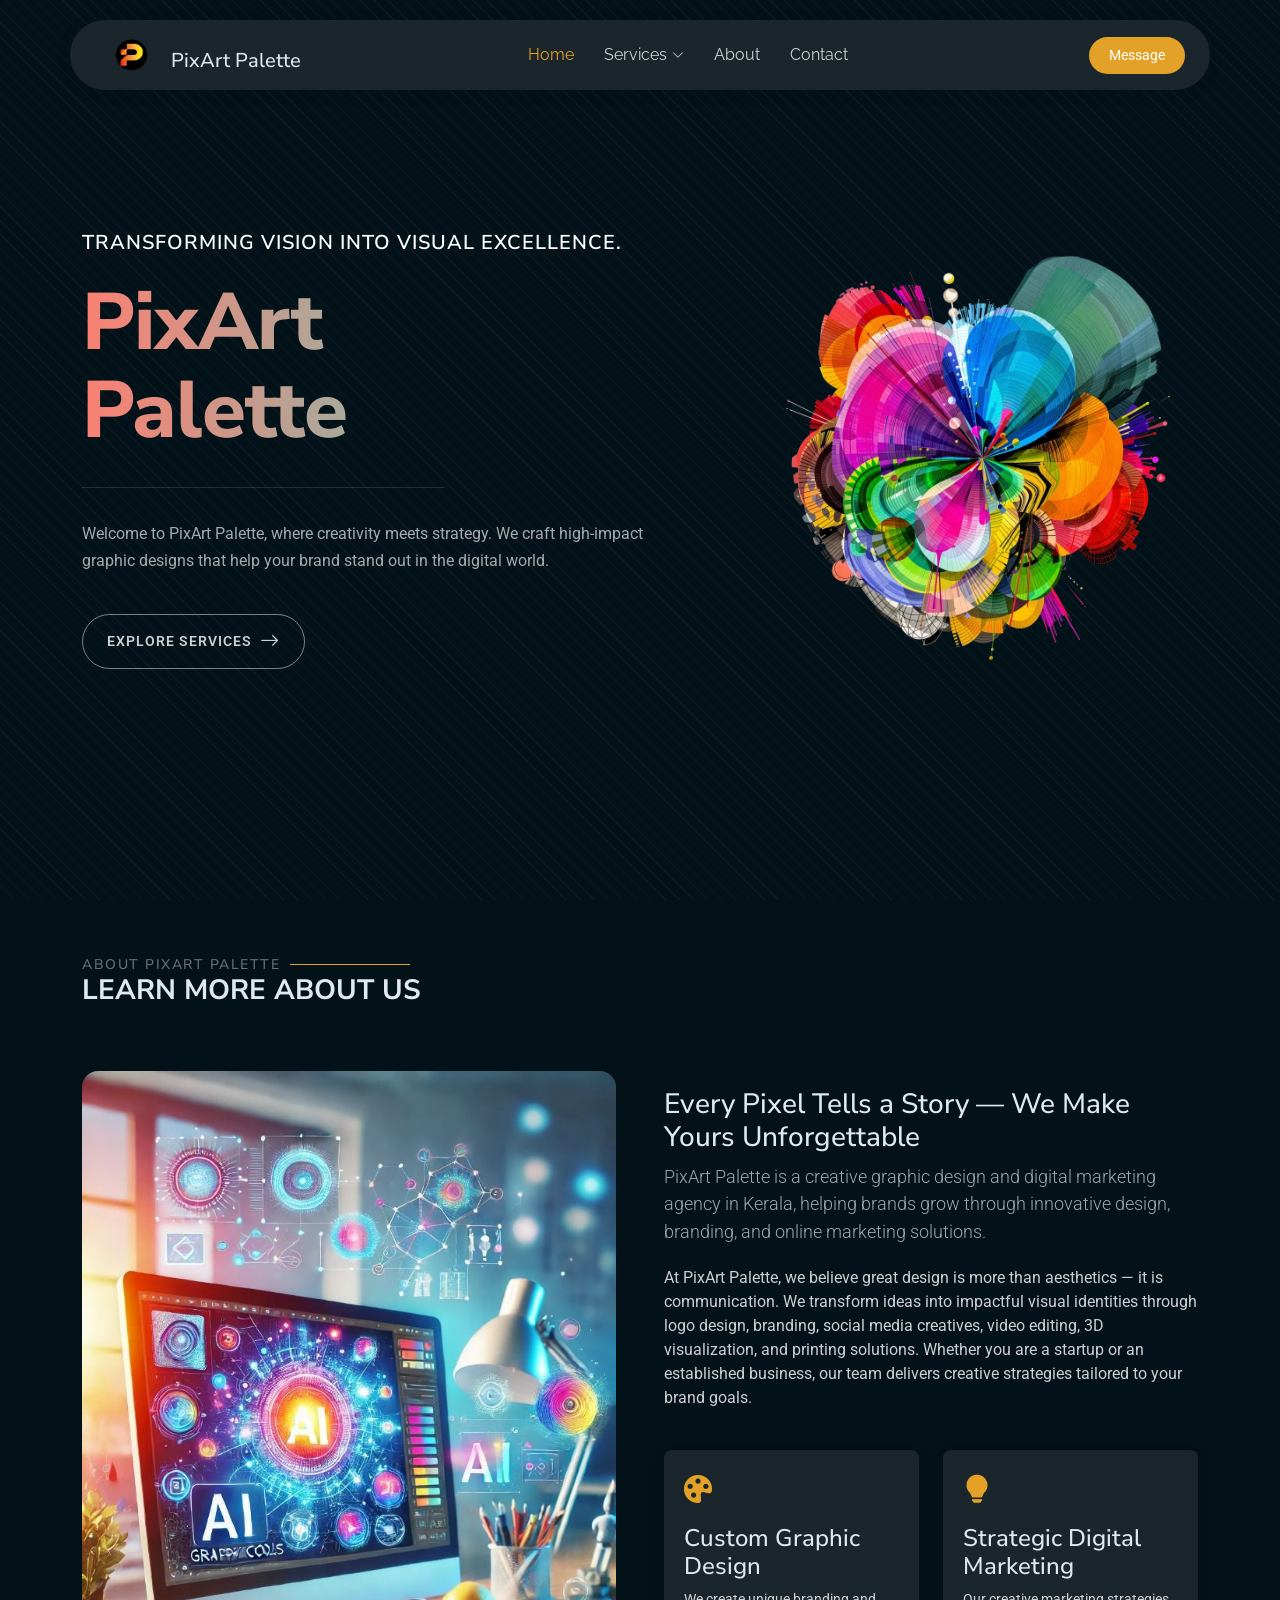
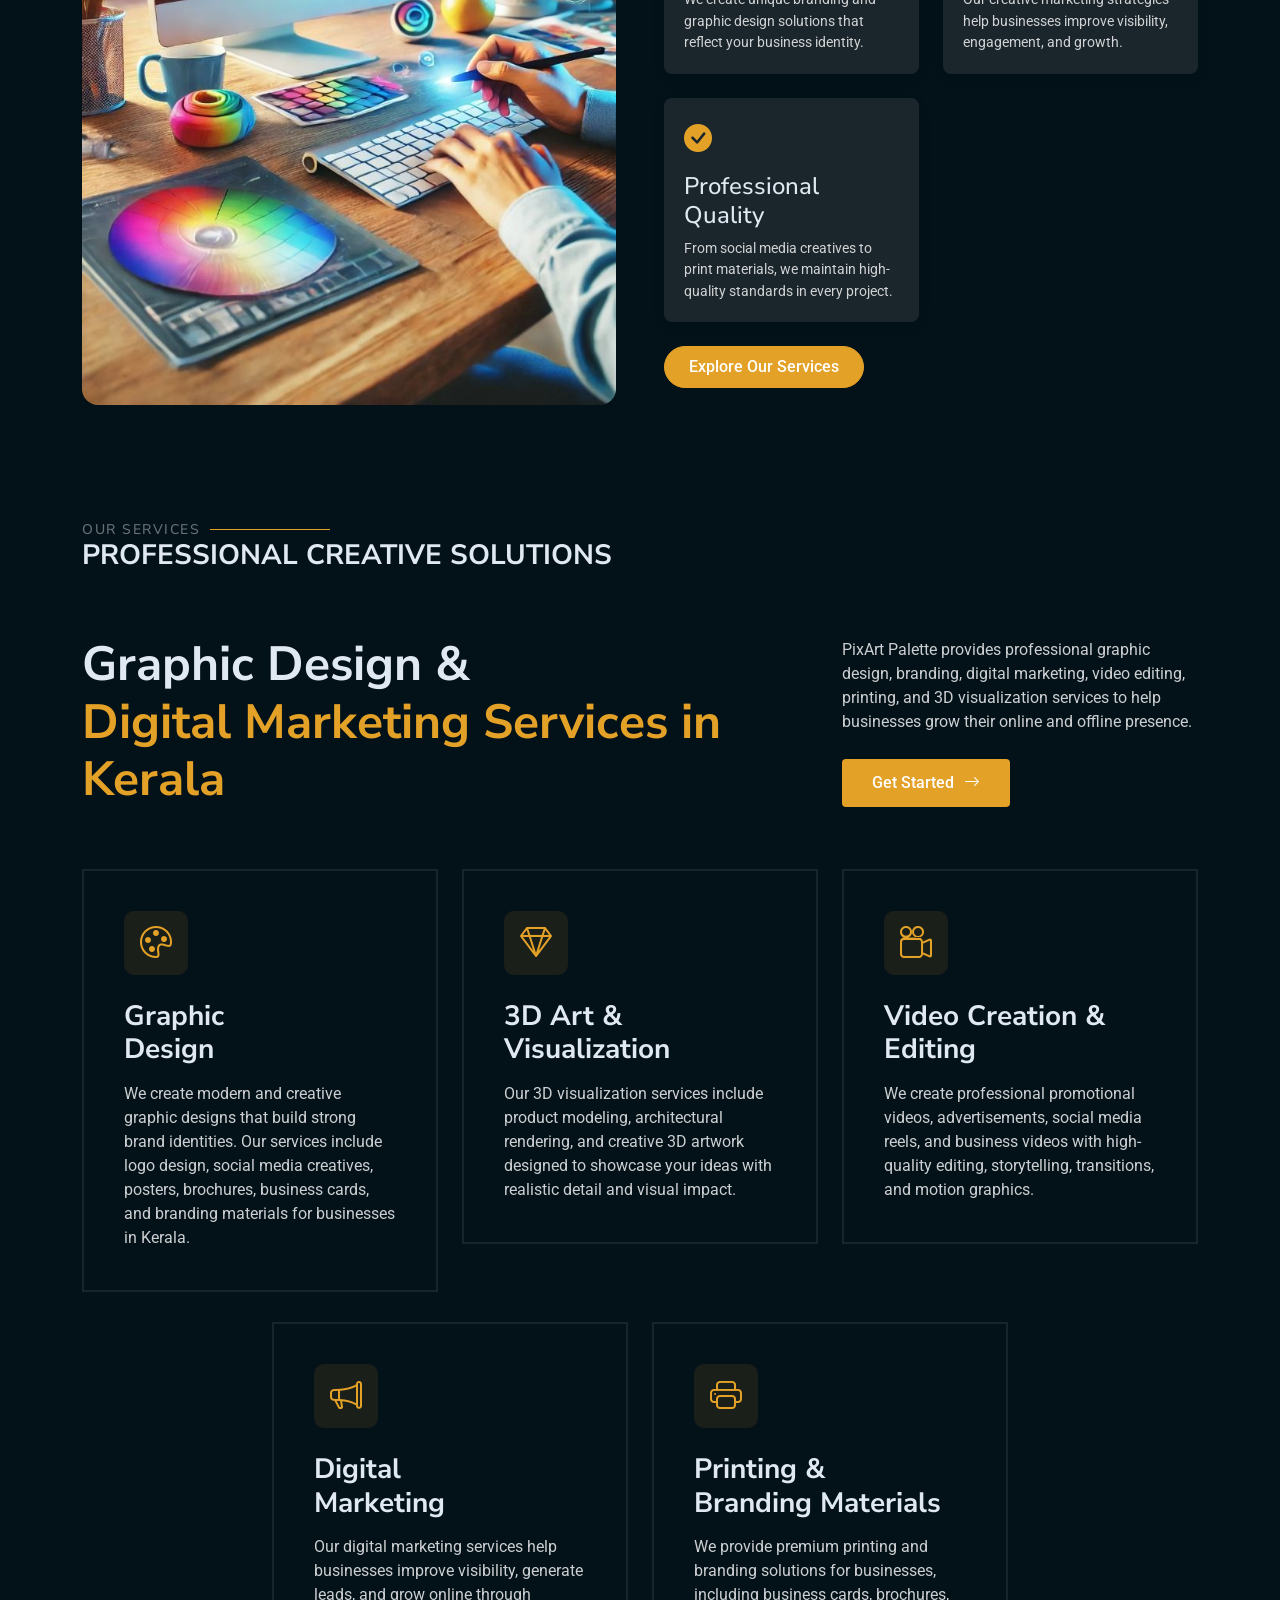
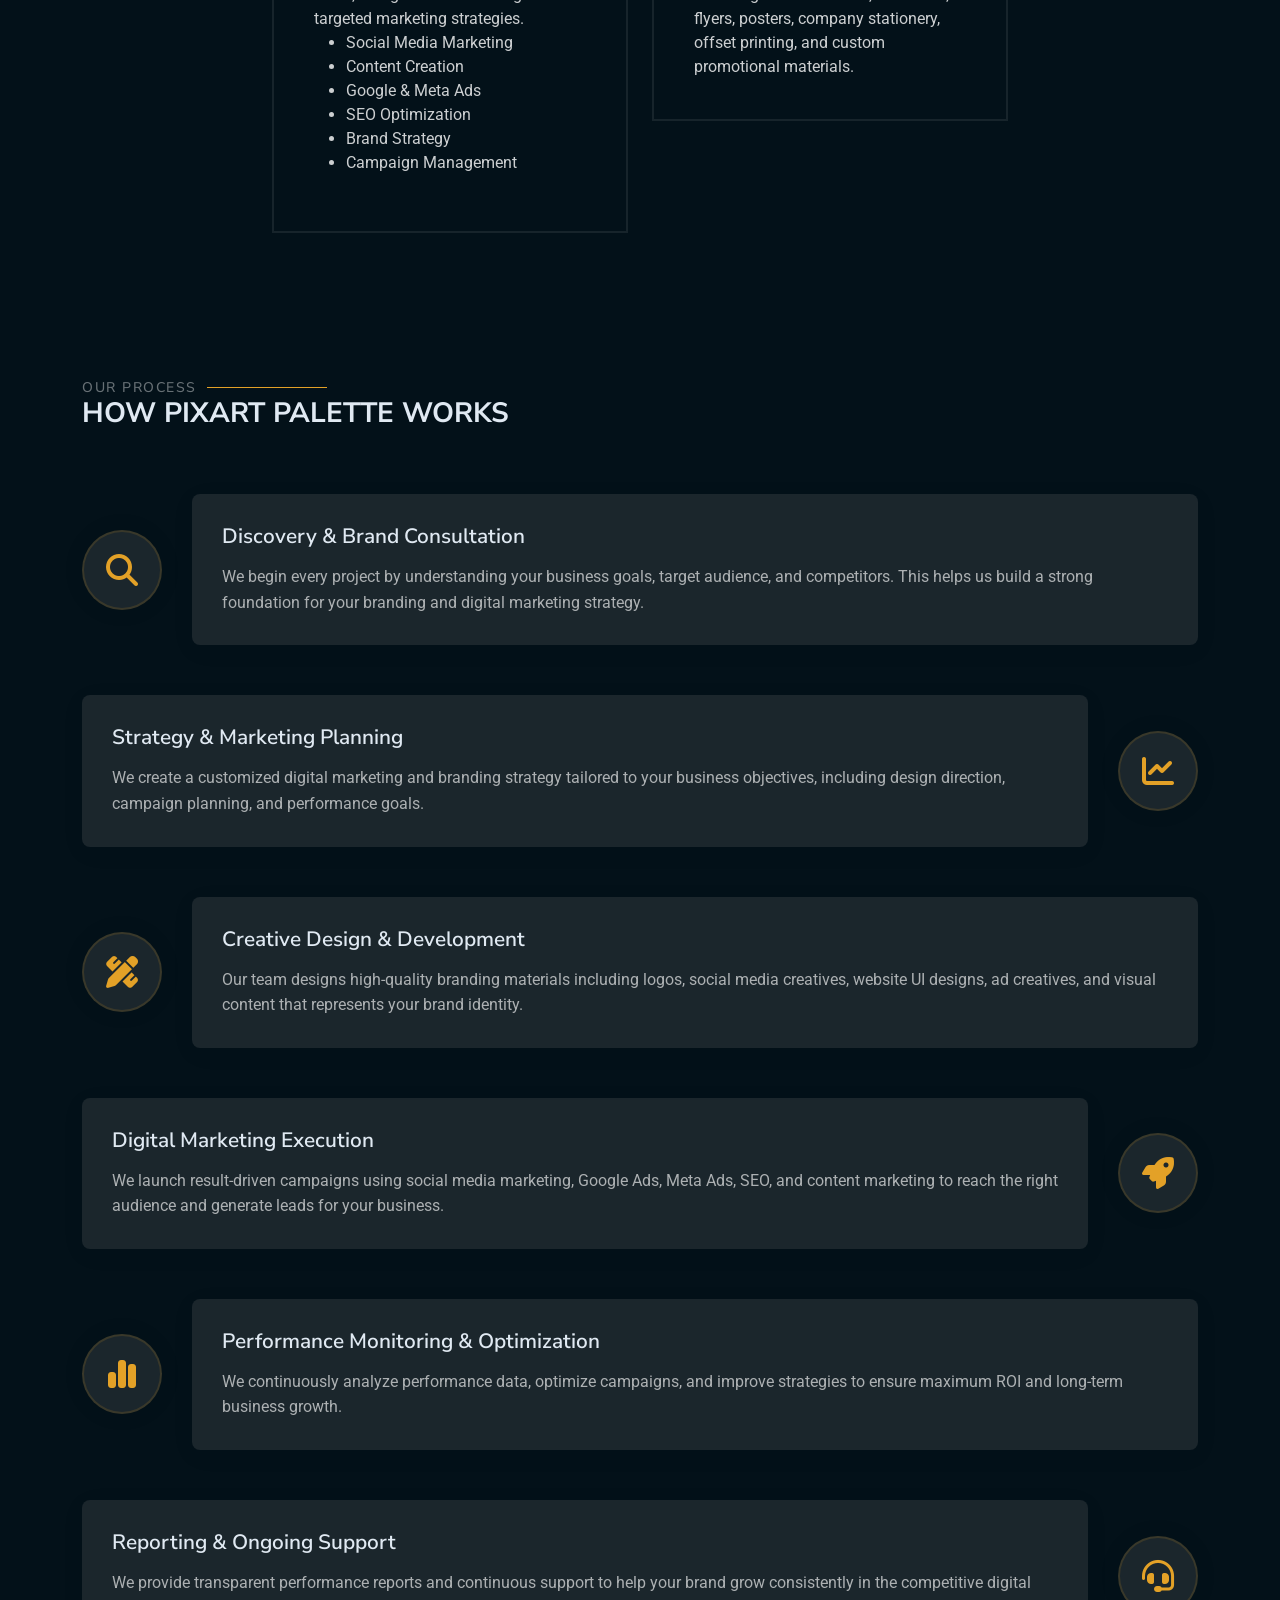
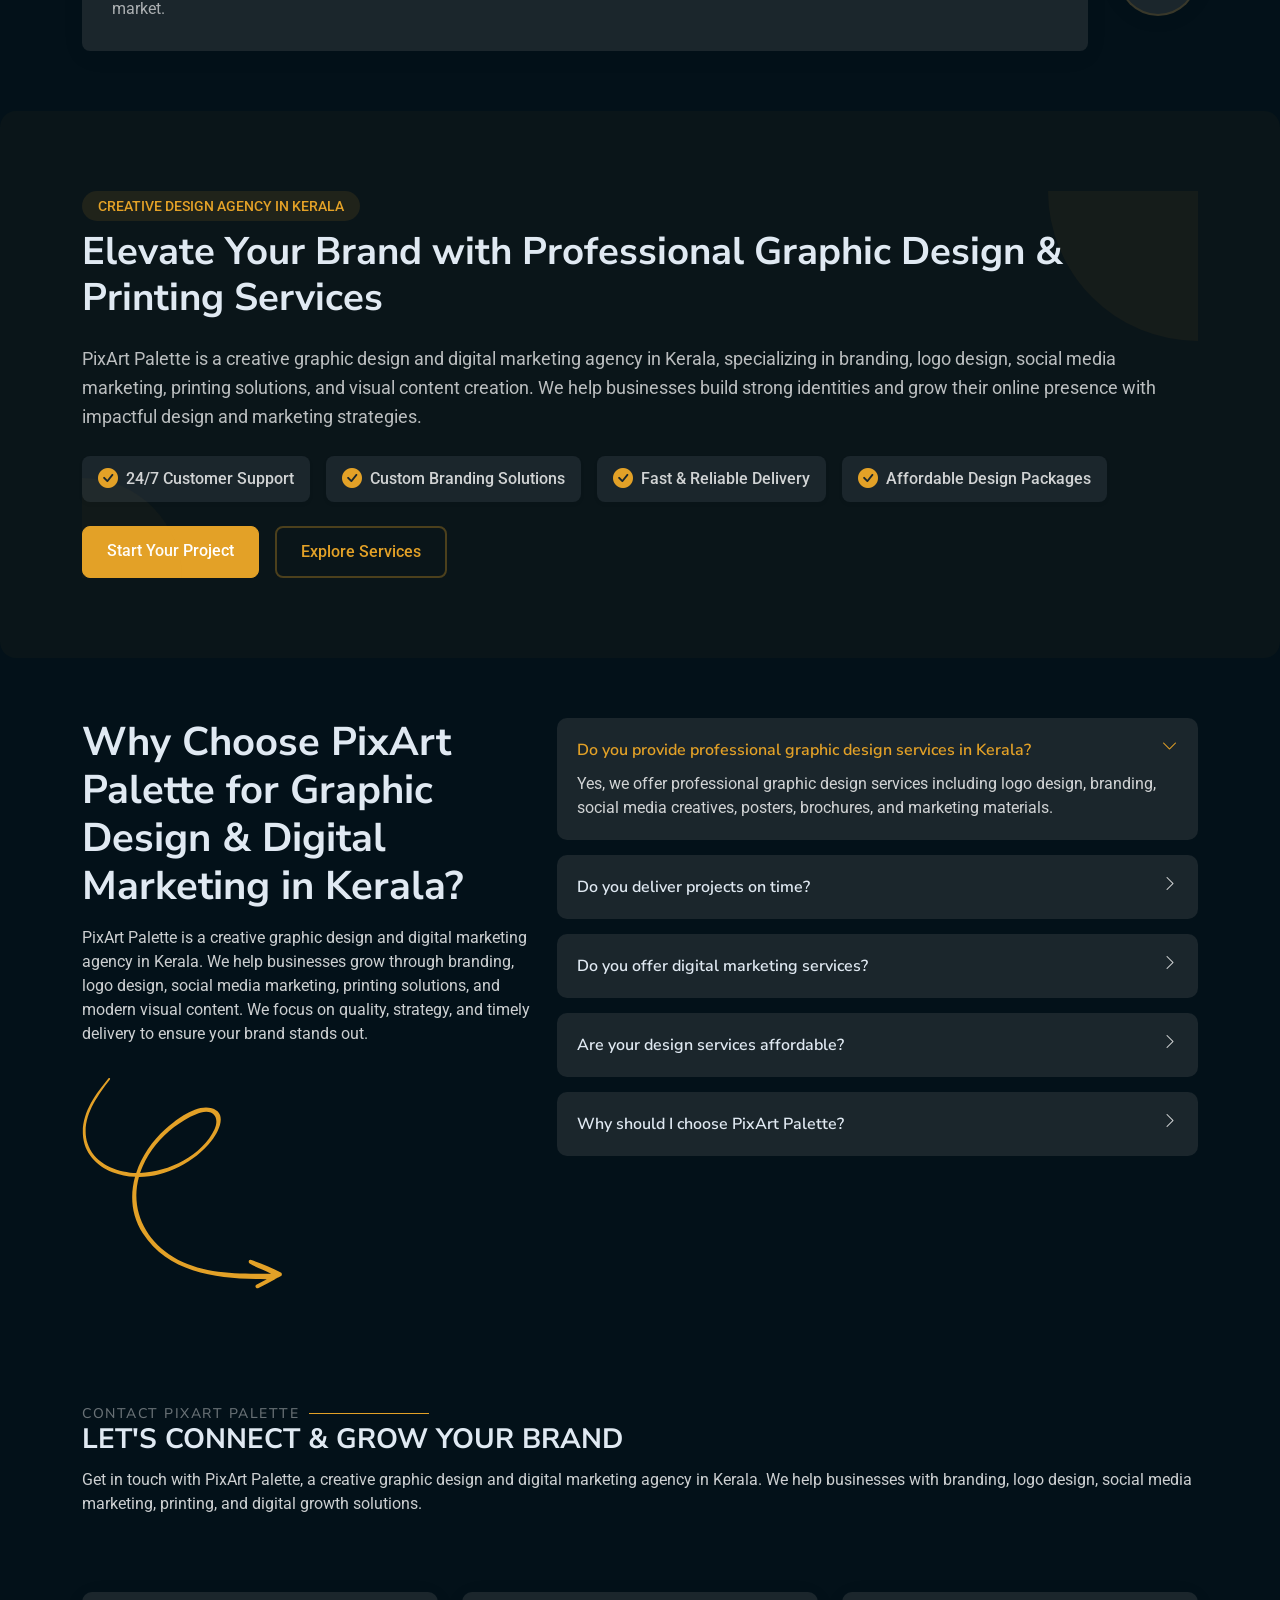
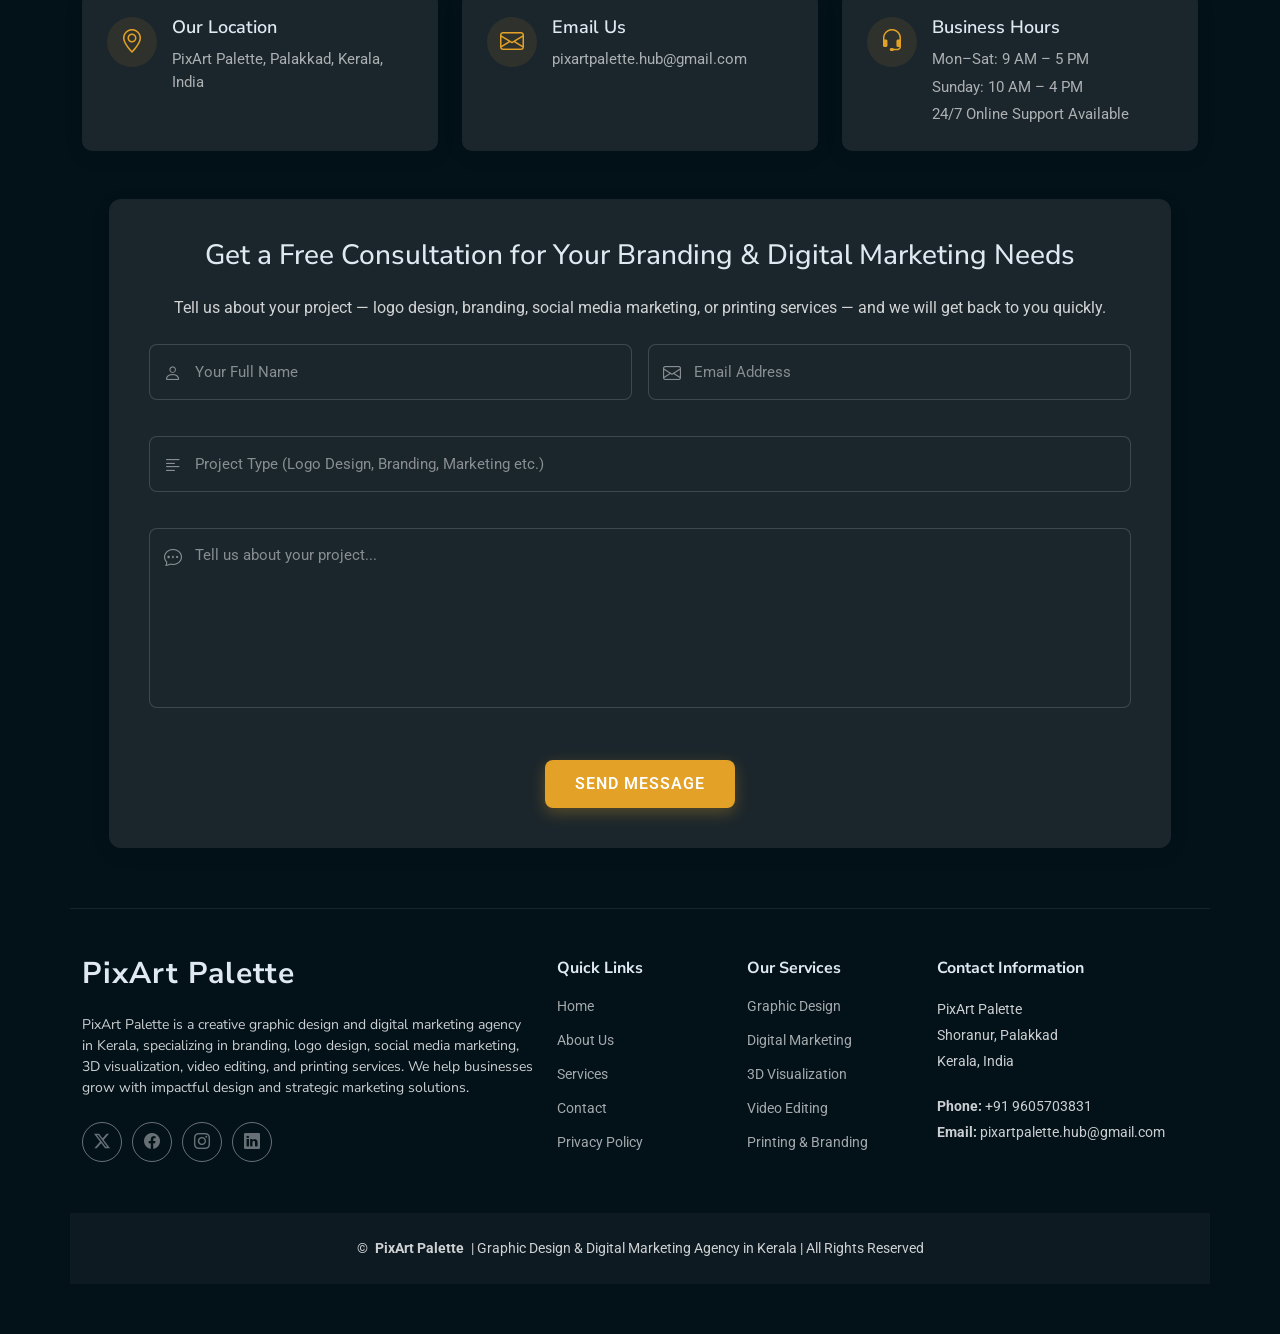
==== index.html @ e787c621 "Update index.html" ====
<!DOCTYPE html>
<html lang="en">

<head>
  <meta charset="utf-8">
  <meta content="width=device-width, initial-scale=1.0" name="viewport">
  <title>PixArt Palette | Graphic Design & Digital Marketing Agency in Kerala</title>
  
  <link rel="canonical" href="https://yourdomain.com/">

<meta name="description"
content="PixArt Palette offers professional graphic design, branding, digital marketing, video editing, 3D visualization, and printing services in Kerala.">

<meta name="keywords"
content="Graphic Design Kerala, Digital Marketing Kerala, Branding Agency, Logo Design, Social Media Marketing, Video Editing, 3D Visualization, Printing Services">

<meta name="author" content="PixArt Palette">
  <meta property="og:title" content="PixArt Palette">
<meta property="og:description" content="Creative Graphic Design & Digital Marketing Solutions">
<meta property="og:image" content="https://yourdomain.com/assets/img/logo.png">
<meta property="og:url" content="https://yourdomain.com">
<meta property="og:type" content="website">

  <meta name="twitter:card" content="summary_large_image">
<meta name="twitter:title" content="PixArt Palette">
<meta name="twitter:description" content="Creative Graphic Design & Digital Marketing Solutions">
<meta name="twitter:image" content="https://yourdomain.com/assets/img/logo.png">
  
  <link href="https://fonts.googleapis.com" rel="preconnect">
  <link href="https://fonts.gstatic.com" rel="preconnect" crossorigin>
  <link href="https://fonts.googleapis.com/css2?family=Roboto:ital,wght@0,100;0,300;0,400;0,500;0,700;0,900;1,100;1,300;1,400;1,500;1,700;1,900&family=Raleway:ital,wght@0,100;0,200;0,300;0,400;0,500;0,600;0,700;0,800;0,900;1,100;1,200;1,300;1,400;1,500;1,600;1,700;1,800;1,900&family=Nunito+Sans:ital,wght@0,200;0,300;0,400;0,600;0,700;0,800;0,900;1,200;1,300;1,400;1,600;1,700;1,800;1,900&display=swap" rel="stylesheet">
  <link href="assets/vendor/bootstrap/css/bootstrap.min.css" rel="stylesheet">
  <link href="assets/vendor/bootstrap-icons/bootstrap-icons.css" rel="stylesheet">
  <link href="assets/vendor/aos/aos.css" rel="stylesheet">
  <link href="assets/vendor/swiper/swiper-bundle.min.css" rel="stylesheet">
  <link href="assets/vendor/glightbox/css/glightbox.min.css" rel="stylesheet">
  <link href="assets/css/main.css" rel="stylesheet">

<link rel="stylesheet" href="https://cdnjs.cloudflare.com/ajax/libs/font-awesome/6.5.1/css/all.min.css">
  
  

</head>

<body class="index-page">

  <header id="header" class="header d-flex align-items-center fixed-top">
    <div class="header-container container-fluid container-xl position-relative d-flex align-items-center justify-content-between">

      <a href="index.html" class="logo d-flex align-items-center me-auto me-xl-0">
        <img src="assets\img\logo.png" alt="PixArt Palette" >
        <h5 style="margin-top: 20px;">PixArt Palette</h5>
      </a>

      <nav id="navmenu" class="navmenu">
        <ul>
          <li><a href="#hero" class="active">Home</a></li>
          <li class="dropdown"><a href="#services"><span>Services</span> <i class="bi bi-chevron-down toggle-dropdown"></i></a>
            <ul>
              <li><a href="graphic-designing.html">Graphic Designing </a></li>
              <li><a href="digital-marketing.html">Digital Marketing</a></li>
              <li><a href="3d-art.html">3D Art & Visualization</a></li>
              <li><a href="video-editing.html">Video Creation & Editing</a></li>
              <li><a href="printing-branding.html">Printing & Branding Materials</a></li>
            </ul>
          </li>
          <li><a href="#about">About</a></li>
          <li><a href="#contact">Contact</a></li>
        </ul>
        <i class="mobile-nav-toggle d-xl-none bi bi-list"></i>
      </nav>

      <a class="btn-getstarted" href="#contact" >Message</a>

    </div>
  </header>

  <main class="main">

    <!-- Hero Section -->
    <section id="hero" class="hero section">
      <div class="container">
        <div class="row">
          <div class="col-lg-7 content-col" data-aos="fade-up">
            <div class="content">
              <div class="agency-name">
                <h5 style="text-transform: uppercase;">Transforming Vision into Visual Excellence.</h5>
              </div>

              <div class="main-heading">
                <h1 style="background: linear-gradient(to right, salmon, turquoise);color: transparent;background-clip: text;">PixArt <br> Palette</h1>
              </div>

              <div class="divider"></div>

              <div class="description">
                <p>Welcome to PixArt Palette, where creativity meets strategy. We craft high-impact graphic designs that help your brand stand out in the digital world.</p>
              </div>

              <div class="cta-button">
                <a href="#services" class="btn">
                  <span>EXPLORE SERVICES</span>
                  <i class="bi bi-arrow-right"></i>
                </a>
              </div>
            </div>
          </div>

          <div class="col-lg-5" data-aos="zoom-out">
            <div class="visual-content">
              <div class="fluid-shape">
                <img src="assets/img/abstract/abstract-1.webp" alt="Abstract colorful digital art explosion with vibrant geometric shapes and creative design elements" class="fluid-img">
              </div>
            </div>
          </div>
        </div>
      </div>
    </section>
    
  <section id="about" class="about section">

  <div class="container section-title" data-aos="fade-up">
    <h2>About PixArt Palette</h2>
    <div>
      <span>Learn More</span>
      <span class="description-title">About Us</span>
    </div>
  </div>

  <div class="container">

    <div class="row gx-5 align-items-center">

      <!-- About Image -->
      <div class="col-lg-6" data-aos="fade-right" data-aos-delay="200">
        <div class="about-image position-relative">
          <img 
            src="assets/img/image1.jpg"
            class="img-fluid rounded-4 shadow-sm"
            alt="Graphic design and digital marketing workspace"
            loading="lazy">
        </div>
      </div>

      <!-- About Content -->
      <div class="col-lg-6 mt-4 mt-lg-0" data-aos="fade-left" data-aos-delay="300">

        <div class="about-content">

          <h3>
            Every Pixel Tells a Story — We Make Yours Unforgettable
          </h3>

          <p class="lead">
            PixArt Palette is a creative graphic design and digital marketing agency in Kerala,
            helping brands grow through innovative design, branding, and online marketing solutions.
          </p>

          <p>
            At PixArt Palette, we believe great design is more than aesthetics — it is communication.
            We transform ideas into impactful visual identities through logo design, branding,
            social media creatives, video editing, 3D visualization, and printing solutions.
            Whether you are a startup or an established business, our team delivers creative strategies
            tailored to your brand goals.
          </p>

          <!-- Features -->
          <div class="row g-4 mt-3">

            <div class="col-md-6" data-aos="zoom-in" data-aos-delay="400">
              <div class="feature-item">
                <i class="bi bi-palette-fill"></i>

                <h4>Custom Graphic Design</h4>

                <p>
                  We create unique branding and graphic design solutions that reflect your business identity.
                </p>
              </div>
            </div>

            <div class="col-md-6" data-aos="zoom-in" data-aos-delay="450">
              <div class="feature-item">
                <i class="bi bi-lightbulb-fill"></i>

                <h4>Strategic Digital Marketing</h4>

                <p>
                  Our creative marketing strategies help businesses improve visibility, engagement, and growth.
                </p>
              </div>
            </div>

            <div class="col-md-6" data-aos="zoom-in" data-aos-delay="500">
              <div class="feature-item">
                <i class="bi bi-check-circle-fill"></i>

                <h4>Professional Quality</h4>

                <p>
                  From social media creatives to print materials, we maintain high-quality standards in every project.
                </p>
              </div>
            </div>

          </div>

          <!-- CTA -->
          <a href="#services" class="btn btn-primary mt-4" aria-label="Explore PixArt Palette Services">
            Explore Our Services
          </a>

        </div>
      </div>

    </div>

  </div>

</section>
    <section id="services" class="services section">

  <!-- Section Title -->
  <div class="container section-title" data-aos="fade-up">
    <h2>Our Services</h2>
    <div>
      <span>Professional</span>
      <span class="description-title">Creative Solutions</span>
    </div>
  </div>

  <div class="container" data-aos="fade-up" data-aos-delay="100">

    <!-- Service Header -->
    <div class="service-header">
      <div class="row align-items-center">

        <div class="col-lg-8 col-md-12">
          <div class="service-intro">

            <h3 class="service-heading">
              <div>Graphic Design &</div>
              <div><span>Digital Marketing Services in Kerala</span></div>
            </h3>

          </div>
        </div>

        <div class="col-lg-4 col-md-12">
          <div class="service-summary">

            <p>
              PixArt Palette provides professional graphic design, branding,
              digital marketing, video editing, printing, and 3D visualization services
              to help businesses grow their online and offline presence.
            </p>

            <a href="#contact" class="service-btn" aria-label="Contact PixArt Palette">
              Get Started
              <i class="bi bi-arrow-right"></i>
            </a>

          </div>
        </div>

      </div>
    </div>

    <!-- Services Grid -->
    <div class="row justify-content-center">

      <!-- Graphic Design -->
      <div class="col-lg-4 col-md-6" data-aos="fade-up" data-aos-delay="100">

        <article class="service-card position-relative z-1">

          <div class="service-icon">
            <i class="bi bi-palette"></i>
          </div>

          <h3>
            <a href="#contact">
              Graphic <span>Design</span>
            </a>
          </h3>

          <p>
            We create modern and creative graphic designs that build strong brand identities.
            Our services include logo design, social media creatives, posters,
            brochures, business cards, and branding materials for businesses in Kerala.
          </p>

        </article>
      </div>

      <!-- 3D Visualization -->
      <div class="col-lg-4 col-md-6" data-aos="fade-up" data-aos-delay="200">

        <article class="service-card position-relative z-1">

          <div class="service-icon">
            <i class="bi bi-gem"></i>
          </div>

          <h3>
            <a href="#contact">
              3D Art & <span>Visualization</span>
            </a>
          </h3>

          <p>
            Our 3D visualization services include product modeling,
            architectural rendering, and creative 3D artwork designed to
            showcase your ideas with realistic detail and visual impact.
          </p>

        </article>
      </div>

      <!-- Video Editing -->
      <div class="col-lg-4 col-md-6" data-aos="fade-up" data-aos-delay="300">

        <article class="service-card position-relative z-1">

          <div class="service-icon">
            <i class="bi bi-camera-reels"></i>
          </div>

          <h3>
            <a href="#contact">
              Video Creation & <span>Editing</span>
            </a>
          </h3>

          <p>
            We create professional promotional videos, advertisements,
            social media reels, and business videos with high-quality editing,
            storytelling, transitions, and motion graphics.
          </p>

        </article>
      </div>

      <!-- Digital Marketing -->
      <div class="col-lg-4 col-md-6" data-aos="fade-up" data-aos-delay="100">

        <article class="service-card position-relative z-1">

          <div class="service-icon">
            <i class="bi bi-megaphone"></i>
          </div>

          <h3>
            <a href="#contact">
              Digital <span>Marketing</span>
            </a>
          </h3>

          <p>
            Our digital marketing services help businesses improve visibility,
            generate leads, and grow online through targeted marketing strategies.
          </p>

          <ul class="seo-service-list">
            <li>Social Media Marketing</li>
            <li>Content Creation</li>
            <li>Google & Meta Ads</li>
            <li>SEO Optimization</li>
            <li>Brand Strategy</li>
            <li>Campaign Management</li>
          </ul>

        </article>
      </div>

      <!-- Printing -->
      <div class="col-lg-4 col-md-6" data-aos="fade-up" data-aos-delay="200">

        <article class="service-card position-relative z-1">

          <div class="service-icon">
            <i class="bi bi-printer"></i>
          </div>

          <h3>
            <a href="#contact">
              Printing & <span>Branding Materials</span>
            </a>
          </h3>

          <p>
            We provide premium printing and branding solutions for businesses,
            including business cards, brochures, flyers, posters, company stationery,
            offset printing, and custom promotional materials.
          </p>

        </article>
      </div>

    </div>

  </div>

</section>
    
    <section id="steps" class="steps section">

  <!-- Section Title -->
  <div class="container section-title" data-aos="fade-up">
    <h2>Our Process</h2>
    <div>
      <span>How PixArt Palette</span>
      <span class="description-title">Works</span>
    </div>
  </div>

  <div class="container" data-aos="fade-up" data-aos-delay="100">

    <!-- Step 1 -->
    <article class="step-item" data-aos="fade-right" data-aos-delay="200">

      <div class="step-content">

        <div class="step-icon">
          <i class="fas fa-magnifying-glass"></i>
        </div>

        <div class="step-info">
          <h3>Discovery & Brand Consultation</h3>
          <p>
            We begin every project by understanding your business goals,
            target audience, and competitors. This helps us build a strong
            foundation for your branding and digital marketing strategy.
          </p>
        </div>

      </div>
    </article>

    <!-- Step 2 -->
    <article class="step-item" data-aos="fade-left" data-aos-delay="300">

      <div class="step-content">

        <div class="step-icon">
          <i class="fas fa-chart-line"></i>
        </div>

        <div class="step-info">
          <h3>Strategy & Marketing Planning</h3>
          <p>
            We create a customized digital marketing and branding strategy
            tailored to your business objectives, including design direction,
            campaign planning, and performance goals.
          </p>
        </div>

      </div>
    </article>

    <!-- Step 3 -->
    <article class="step-item" data-aos="fade-right" data-aos-delay="400">

      <div class="step-content">

        <div class="step-icon">
          <i class="fas fa-pen-ruler"></i>
        </div>

        <div class="step-info">
          <h3>Creative Design & Development</h3>
          <p>
            Our team designs high-quality branding materials including logos,
            social media creatives, website UI designs, ad creatives,
            and visual content that represents your brand identity.
          </p>
        </div>

      </div>
    </article>

    <!-- Step 4 -->
    <article class="step-item" data-aos="fade-left" data-aos-delay="500">

      <div class="step-content">

        <div class="step-icon">
          <i class="fas fa-rocket"></i>
        </div>

        <div class="step-info">
          <h3>Digital Marketing Execution</h3>
          <p>
            We launch result-driven campaigns using social media marketing,
            Google Ads, Meta Ads, SEO, and content marketing to reach the
            right audience and generate leads for your business.
          </p>
        </div>

      </div>
    </article>

    <!-- Step 5 -->
    <article class="step-item" data-aos="fade-right" data-aos-delay="600">

      <div class="step-content">

        <div class="step-icon">
          <i class="fas fa-chart-simple"></i>
        </div>

        <div class="step-info">
          <h3>Performance Monitoring & Optimization</h3>
          <p>
            We continuously analyze performance data, optimize campaigns,
            and improve strategies to ensure maximum ROI and long-term business growth.
          </p>
        </div>

      </div>
    </article>

    <!-- Step 6 -->
    <article class="step-item" data-aos="fade-left" data-aos-delay="700">

      <div class="step-content">

        <div class="step-icon">
          <i class="fas fa-headset"></i>
        </div>

        <div class="step-info">
          <h3>Reporting & Ongoing Support</h3>
          <p>
            We provide transparent performance reports and continuous support
            to help your brand grow consistently in the competitive digital market.
          </p>
        </div>

      </div>
    </article>

  </div>

</section>
    
   <section id="call-to-action" class="call-to-action section">

  <div class="container" data-aos="fade-up" data-aos-delay="100">

    <div class="advertise-1 d-flex flex-column flex-lg-row gap-4 align-items-center position-relative">

      <!-- Content -->
      <div class="content-left flex-grow-1" data-aos="fade-right" data-aos-delay="200">

        <span class="badge text-uppercase mb-2">
          Creative Design Agency in Kerala
        </span>

        <h2>
          Elevate Your Brand with Professional Graphic Design & Printing Services
        </h2>

        <p class="my-4">
          PixArt Palette is a creative graphic design and digital marketing agency in Kerala,
          specializing in branding, logo design, social media marketing, printing solutions,
          and visual content creation. We help businesses build strong identities and
          grow their online presence with impactful design and marketing strategies.
        </p>

        <!-- Features -->
        <div class="features d-flex flex-wrap gap-3 mb-4">

          <div class="feature-item">
            <i class="bi bi-check-circle-fill"></i>
            <span>24/7 Customer Support</span>
          </div>

          <div class="feature-item">
            <i class="bi bi-check-circle-fill"></i>
            <span>Custom Branding Solutions</span>
          </div>

          <div class="feature-item">
            <i class="bi bi-check-circle-fill"></i>
            <span>Fast & Reliable Delivery</span>
          </div>

          <div class="feature-item">
            <i class="bi bi-check-circle-fill"></i>
            <span>Affordable Design Packages</span>
          </div>

        </div>

        <!-- CTA Buttons -->
        <div class="cta-buttons d-flex flex-wrap gap-3">

          <a href="#contact"
             class="btn btn-primary"
             aria-label="Start your project with PixArt Palette">
            Start Your Project
          </a>

          <a href="#services"
             class="btn btn-outline"
             aria-label="View PixArt Palette services">
            Explore Services
          </a>

        </div>

      </div>

      <!-- Decorative Elements -->
      <div class="decoration" aria-hidden="true">
        <div class="circle-1"></div>
        <div class="circle-2"></div>
      </div>

    </div>

  </div>

</section>
    
   <section class="faq-9 faq section" id="faq">
     <div class="container">
       <div class="row"> 
         <div class="col-lg-5" data-aos="fade-up"> 
           <h2 class="faq-title">
          Why Choose PixArt Palette for Graphic Design & Digital Marketing in Kerala?</h2>
           <p class="faq-description">
          PixArt Palette is a creative graphic design and digital marketing agency in Kerala.
          We help businesses grow through branding, logo design, social media marketing,
          printing solutions, and modern visual content. We focus on quality, strategy,
          and timely delivery to ensure your brand stands out.</p>
           <div class="faq-arrow d-none d-lg-block" data-aos="fade-up" data-aos-delay="200">
             <svg class="faq-arrow" width="200" height="211" viewBox="0 0 200 211" fill="none" xmlns="http://www.w3.org/2000/svg"> 
               <path d="M198.804 194.488C189.279 189.596 179.529 185.52 169.407 182.07L169.384 182.049C169.227 181.994 169.07 181.939 168.912 181.884C166.669 181.139 165.906 184.546 167.669 185.615C174.053 189.473 182.761 191.837 189.146 195.695C156.603 195.912 119.781 196.591 91.266 179.049C62.5221 161.368 48.1094 130.695 56.934 98.891C84.5539 98.7247 112.556 84.0176 129.508 62.667C136.396 53.9724 146.193 35.1448 129.773 30.2717C114.292 25.6624 93.7109 41.8875 83.1971 51.3147C70.1109 63.039 59.63 78.433 54.2039 95.0087C52.1221 94.9842 50.0776 94.8683 48.0703 94.6608C30.1803 92.8027 11.2197 83.6338 5.44902 65.1074C-1.88449 41.5699 14.4994 19.0183 27.9202 1.56641C28.6411 0.625793 27.2862 -0.561638 26.5419 0.358501C13.4588 16.4098 -0.221091 34.5242 0.896608 56.5659C1.8218 74.6941 14.221 87.9401 30.4121 94.2058C37.7076 97.0203 45.3454 98.5003 53.0334 98.8449C47.8679 117.532 49.2961 137.487 60.7729 155.283C87.7615 197.081 139.616 201.147 184.786 201.155L174.332 206.827C172.119 208.033 174.345 211.287 176.537 210.105C182.06 207.125 187.582 204.122 193.084 201.144C193.346 201.147 195.161 199.887 195.423 199.868C197.08 198.548 193.084 201.144 195.528 199.81C196.688 199.192 197.846 198.552 199.006 197.935C200.397 197.167 200.007 195.087 198.804 194.488ZM60.8213 88.0427C67.6894 72.648 78.8538 59.1566 92.1207 49.0388C98.8475 43.9065 106.334 39.2953 114.188 36.1439C117.295 34.8947 120.798 33.6609 124.168 33.635C134.365 33.5511 136.354 42.9911 132.638 51.031C120.47 77.4222 86.8639 93.9837 58.0983 94.9666C58.8971 92.6666 59.783 90.3603 60.8213 88.0427Z" fill="currentColor">
                 
               </path>
             </svg> 
           </div> 
         </div> 
         <div class="col-lg-7" data-aos="fade-up" data-aos-delay="300"> 
           <div class="faq-container"> 
             <div class="faq-item faq-active"> 
               <h3>Do you provide professional graphic design services in Kerala?</h3>
               <div class="faq-content">
                 <p>Yes, we offer professional graphic design services including logo design, branding, social media creatives, posters, brochures, and marketing materials.</p>
               </div> 
               <i class="faq-toggle bi bi-chevron-right"></i>
             </div>
             <!-- End Faq item-->
             <div class="faq-item"> 
               <h3>Do you deliver projects on time?</h3>
               <div class="faq-content"> 
                 <p>Yes, we follow a structured workflow to ensure all projects are delivered on time without compromising quality or creativity.</p>
               </div>
               <i class="faq-toggle bi bi-chevron-right"></i>
             </div>
             <!-- End Faq item-->
             <div class="faq-item"> 
                <h3>Do you offer digital marketing services?</h3> 
               <div class="faq-content">
                 <p>Yes, we provide complete digital marketing services including social media marketing, Google Ads, Meta Ads, SEO, content marketing, and campaign management.</p>
               </div> <i class="faq-toggle bi bi-chevron-right"></i>
             </div>
             <!-- End Faq item-->
             <div class="faq-item"> 
                <h3>Are your design services affordable?</h3>
               <div class="faq-content"> 
                 <p>Yes, we offer flexible and affordable pricing packages tailored for startups, small businesses, and established brands. </p>
               </div> 
               <i class="faq-toggle bi bi-chevron-right"></i>
             </div>
             <!-- End Faq item--> 
             <div class="faq-item">
                <h3>Why should I choose PixArt Palette?</h3>
               <div class="faq-content"> 
                 <p> We combine creativity with strategy to deliver high-quality branding, digital marketing, and design solutions that help your business grow online and offline. </p>
               </div> 
               <i class="faq-toggle bi bi-chevron-right"></i> 
             </div>
             <!-- End Faq item--> 
           </div> 
         </div> 
       </div> 
     </div> 
   </section>
    <!-- /Faq Section -->

   <!-- Contact Section -->
<section id="contact" class="contact section">

  <!-- Section Title -->
  <div class="container section-title" data-aos="fade-up">

    <h2>Contact PixArt Palette</h2>

    <div>
      <span>Let's</span>
      <span class="description-title">Connect & Grow Your Brand</span>
    </div>

    <p class="mt-2">
      Get in touch with PixArt Palette, a creative graphic design and digital marketing agency in Kerala.
      We help businesses with branding, logo design, social media marketing, printing, and digital growth solutions.
    </p>

  </div>

  <!-- Contact Info -->
  <div class="container" data-aos="fade-up" data-aos-delay="100">

    <div class="row gy-4 mb-5">

      <!-- Address -->
      <div class="col-lg-4" data-aos="fade-up" data-aos-delay="100">

        <div class="contact-info-box">

          <div class="icon-box">
            <i class="bi bi-geo-alt"></i>
          </div>

          <div class="info-content">
            <h4>Our Location</h4>
            <p>PixArt Palette, Palakkad, Kerala, India</p>
          </div>

        </div>
      </div>

      <!-- Email -->
      <div class="col-lg-4" data-aos="fade-up" data-aos-delay="200">

        <div class="contact-info-box">

          <div class="icon-box">
            <i class="bi bi-envelope"></i>
          </div>

          <div class="info-content">
            <h4>Email Us</h4>
            <p>pixartpalette.hub@gmail.com</p>
          </div>

        </div>
      </div>

      <!-- Hours -->
      <div class="col-lg-4" data-aos="fade-up" data-aos-delay="300">

        <div class="contact-info-box">

          <div class="icon-box">
            <i class="bi bi-headset"></i>
          </div>

          <div class="info-content">
            <h4>Business Hours</h4>
            <p>Mon–Sat: 9 AM – 5 PM</p>
            <p>Sunday: 10 AM – 4 PM</p>
            <p>24/7 Online Support Available</p>
          </div>

        </div>
      </div>

    </div>

  </div>

  <!-- Contact Form -->
  <div class="row justify-content-center" data-aos="fade-up" data-aos-delay="300"> 
    <div class="col-lg-10"> 
      <div class="contact-form-wrapper"> 
        <h3 class="text-center mb-4">
            Get a Free Consultation for Your Branding & Digital Marketing Needs
          </h3>
        <p class="text-center mb-4">
            Tell us about your project — logo design, branding, social media marketing,
            or printing services — and we will get back to you quickly.
          </p> 
        <form action="https://formsubmit.co/pixartpalette.hub@gmail.com" method="POST" class="php-email-form"> 
          <input type="hidden" name="_captcha" value="false"> 
          <input type="hidden" name="_subject" value="New message from PixArt Palette website"> 
          <div class="row g-3"> 
            <div class="col-md-6">
              <div class="form-group"> 
                <div class="input-with-icon">
                  <i class="bi bi-person"></i>
                  <input type="text" class="form-control" name="name" placeholder="Your Full Name" required=""> 
                </div> 
              </div> 
            </div> 
            <div class="col-md-6"> 
              <div class="form-group"> 
                <div class="input-with-icon">
                  <i class="bi bi-envelope"></i>
                  <input type="email" class="form-control" name="email" placeholder="Email Address" required=""> 
                </div> 
              </div> 
            </div> 
            <div class="col-md-12"> 
              <div class="form-group">
                <div class="input-with-icon">
                  <i class="bi bi-text-left"></i>
                  <input type="text" class="form-control" name="subject" placeholder="Project Type (Logo Design, Branding, Marketing etc.)" required=""> 
                </div> 
              </div> 
            </div>
            <div class="col-12"> 
              <div class="form-group"> 
                <div class="input-with-icon"> 
                  <i class="bi bi-chat-dots message-icon"></i>
                  <textarea class="form-control" name="message" placeholder="Tell us about your project..." style="height: 180px" required=""></textarea>
                </div> 
              </div>
            </div>
            <div class="col-12">
              <div class="loading">Sending message...</div>
              <div class="error-message"></div>
              <div class="sent-message">Your message has been sent successfully!</div>
            </div>
            <div class="col-12 text-center">
              <button type="submit" class="btn btn-primary btn-submit">SEND MESSAGE</button> 
            </div>
          </div>
        </form>
      </div>
    </div>
  </div>
</div> 
</section>

</section>

  </main>

  <footer id="footer" class="footer">

  <div class="container footer-top">

    <div class="row gy-4">

      <!-- About -->
      <div class="col-lg-5 col-md-12 footer-about">

        <a href="index.html" class="logo d-flex align-items-center">
          <span class="sitename">PixArt Palette</span>
        </a>

        <p>
          PixArt Palette is a creative graphic design and digital marketing agency in Kerala,
          specializing in branding, logo design, social media marketing, 3D visualization,
          video editing, and printing services. We help businesses grow with impactful design
          and strategic marketing solutions.
        </p>

        <!-- Social Links -->
        <div class="social-links d-flex mt-4">

          <a href="#" aria-label="Twitter">
            <i class="bi bi-twitter-x"></i>
          </a>

          <a href="https://www.facebook.com/profile.php?id=61588335359564" aria-label="Facebook">
            <i class="bi bi-facebook"></i>
          </a>

          <a href="https://www.instagram.com/pixart_ Palette.io/" aria-label="Instagram">
            <i class="bi bi-instagram"></i>
          </a>

          <a href="#" aria-label="LinkedIn">
            <i class="bi bi-linkedin"></i>
          </a>

        </div>

      </div>

      <!-- Useful Links -->
      <div class="col-lg-2 col-6 footer-links">

        <h4>Quick Links</h4>

        <ul>
          <li><a href="#hero">Home</a></li>
          <li><a href="#about">About Us</a></li>
          <li><a href="#services">Services</a></li>
          <li><a href="#contact">Contact</a></li>
          <li><a href="#">Privacy Policy</a></li>
        </ul>

      </div>

      <!-- Services -->
      <div class="col-lg-2 col-6 footer-links">

        <h4>Our Services</h4>

        <ul>
          <li><a href="#services">Graphic Design</a></li>
          <li><a href="#services">Digital Marketing</a></li>
          <li><a href="#services">3D Visualization</a></li>
          <li><a href="#services">Video Editing</a></li>
          <li><a href="#services">Printing & Branding</a></li>
        </ul>

      </div>

      <!-- Contact -->
      <div class="col-lg-3 col-md-12 footer-contact text-center text-md-start">

        <h4>Contact Information</h4>

        <p>PixArt Palette</p>
        <p>Shoranur, Palakkad</p>
        <p>Kerala, India</p>

        <p class="mt-4">
          <strong>Phone:</strong>
          <span>+91 9605703831</span>
        </p>

        <p>
          <strong>Email:</strong>
          <span>pixartpalette.hub@gmail.com</span>
        </p>

      </div>

    </div>

  </div>

  <!-- Copyright -->
  <div class="container copyright text-center mt-4">

    <p>
      © <span id="year"></span>
      <strong class="px-1 sitename">PixArt Palette</strong>
      | Graphic Design & Digital Marketing Agency in Kerala
      | All Rights Reserved
    </p>

  </div>

</footer>
  
  <!-- Scroll Top -->
  <a href="#" id="scroll-top" class="scroll-top d-flex align-items-center justify-content-center"><i class="bi bi-arrow-up-short"></i></a>

  <!-- Preloader -->
  <div id="preloader"></div>

  <!-- Vendor JS Files -->
  <script src="assets/vendor/bootstrap/js/bootstrap.bundle.min.js"></script>
  <script src="assets/vendor/php-email-form/validate.js"></script>
  <script src="assets/vendor/aos/aos.js"></script>
  <script src="assets/vendor/swiper/swiper-bundle.min.js"></script>
  <script src="assets/vendor/glightbox/js/glightbox.min.js"></script>
  <script src="assets/vendor/imagesloaded/imagesloaded.pkgd.min.js"></script>
  <script src="assets/vendor/isotope-layout/isotope.pkgd.min.js"></script>

  <!-- Main JS File -->
  <script src="assets/js/main.js"></script>

</body>

</html>
---- assets/css/main.css ----
/*--------------------------------------------------------------
# Font & Color Variables
# Help: https://bootstrapmade.com/color-system/
--------------------------------------------------------------*/
/* Fonts */
:root {
  --default-font: "Roboto",  system-ui, -apple-system, "Segoe UI", Roboto, "Helvetica Neue", Arial, "Noto Sans", "Liberation Sans", sans-serif, "Apple Color Emoji", "Segoe UI Emoji", "Segoe UI Symbol", "Noto Color Emoji";
  --heading-font: "Nunito Sans",  sans-serif;
  --nav-font: "Raleway",  sans-serif;
}

/* Global Colors - The following color variables are used throughout the website. Updating them here will change the color scheme of the entire website */
:root { 
  --background-color: #031119; /* Background color for the entire website, including individual sections */
  --default-color: rgba(255, 255, 255, 0.8); /* Default color used for the majority of the text content across the entire website */
  --heading-color: #e0e9f2; /* Color for headings, subheadings and title throughout the website */
  --accent-color: #e3a127; /* Accent color that represents your brand on the website. It's used for buttons, links, and other elements that need to stand out */
  --surface-color: #1b262c; /* The surface color is used as a background of boxed elements within sections, such as cards, icon boxes, or other elements that require a visual separation from the global background. */
  --contrast-color: #ffffff; /* Contrast color for text, ensuring readability against backgrounds of accent, heading, or default colors. */
}

/* Nav Menu Colors - The following color variables are used specifically for the navigation menu. They are separate from the global colors to allow for more customization options */
:root {
  --nav-color: rgba(255, 255, 255, 0.8);  /* The default color of the main navmenu links */
  --nav-hover-color: #e3a127; /* Applied to main navmenu links when they are hovered over or active */
  --nav-mobile-background-color: #29343a; /* Used as the background color for mobile navigation menu */
  --nav-dropdown-background-color: #29343a; /* Used as the background color for dropdown items that appear when hovering over primary navigation items */
  --nav-dropdown-color: rgba(255, 255, 255, 0.8); /* Used for navigation links of the dropdown items in the navigation menu. */
  --nav-dropdown-hover-color: #e3a127; /* Similar to --nav-hover-color, this color is applied to dropdown navigation links when they are hovered over. */
}

/* Color Presets - These classes override global colors when applied to any section or element, providing reuse of the sam color scheme. */

.light-background {
  --background-color: #0d1d26;
  --surface-color: #16262f;
}

.dark-background {
  --background-color: #060606;
  --default-color: #ffffff;
  --heading-color: #ffffff;
  --surface-color: #252525;
  --contrast-color: #ffffff;
}

/* Smooth scroll */
:root {
  scroll-behavior: smooth;
}

/*--------------------------------------------------------------
# General Styling & Shared Classes
--------------------------------------------------------------*/
body {
  color: var(--default-color);
  background-color: var(--background-color);
  font-family: var(--default-font);
}

a {
  color: var(--accent-color);
  text-decoration: none;
  transition: 0.3s;
}

a:hover {
  color: color-mix(in srgb, var(--accent-color), transparent 25%);
  text-decoration: none;
}

h1,
h2,
h3,
h4,
h5,
h6 {
  color: var(--heading-color);
  font-family: var(--heading-font);
}

/* PHP Email Form Messages
------------------------------*/
.php-email-form .error-message {
  display: none;
  background: #df1529;
  color: #ffffff;
  text-align: left;
  padding: 15px;
  margin-bottom: 24px;
  font-weight: 600;
}

.php-email-form .sent-message {
  display: none;
  color: #ffffff;
  background: #059652;
  text-align: center;
  padding: 15px;
  margin-bottom: 24px;
  font-weight: 600;
}

.php-email-form .loading {
  display: none;
  background: var(--surface-color);
  text-align: center;
  padding: 15px;
  margin-bottom: 24px;
}

.php-email-form .loading:before {
  content: "";
  display: inline-block;
  border-radius: 50%;
  width: 24px;
  height: 24px;
  margin: 0 10px -6px 0;
  border: 3px solid var(--accent-color);
  border-top-color: var(--surface-color);
  animation: php-email-form-loading 1s linear infinite;
}

@keyframes php-email-form-loading {
  0% {
    transform: rotate(0deg);
  }

  100% {
    transform: rotate(360deg);
  }
}

/*--------------------------------------------------------------
# Global Header
--------------------------------------------------------------*/
.header {
  --background-color: rgba(255, 255, 255, 0);
  color: var(--default-color);
  background-color: var(--background-color);
  padding: 20px 0;
  transition: all 0.5s;
  z-index: 997;
}

.header .header-container {
  background: var(--surface-color);
  border-radius: 50px;
  padding: 5px 25px 5px 30px;
  box-shadow: 0px 2px 15px rgba(0, 0, 0, 0.1);
}

.header .logo {
  line-height: 1;
}

.header .logo img {
  max-height: 36px;
  margin-right: 8px;
}

.header .logo h1 {
  font-size: 20px;
  margin: 0;
  font-weight: 600;
  text-transform: uppercase;
  letter-spacing: 1.5px;
  color: var(--heading-color);
}

.header .btn-getstarted,
.header .btn-getstarted:focus {
  color: var(--contrast-color);
  background: var(--accent-color);
  font-size: 14px;
  padding: 8px 20px;
  margin: 0 0 0 30px;
  border-radius: 50px;
  transition: 0.3s;
}

.header .btn-getstarted:hover,
.header .btn-getstarted:focus:hover {
  color: var(--contrast-color);
  background: color-mix(in srgb, var(--accent-color), transparent 15%);
}

@media (max-width: 1000px) {
  .header {
    padding-top: 10px;
  }

  .header .header-container {
    margin-left: 10px;
    margin-right: 10px;
    padding: 10px 5px 10px 15px;
  }

  .header .logo {
    order: 1;
  }

  .header .btn-getstarted {
    order: 2;
    margin: 0 10px 0 0;
    padding: 6px 15px;
  }

  .header .navmenu {
    order: 3;
  }
}

/*--------------------------------------------------------------
# Navigation Menu
--------------------------------------------------------------*/
/* Navmenu - Desktop */
@media (min-width: 1200px) {
  .navmenu {
    padding: 0;
  }

  .navmenu ul {
    margin: 0;
    padding: 0;
    display: flex;
    list-style: none;
    align-items: center;
  }

  .navmenu li {
    position: relative;
  }

  .navmenu a,
  .navmenu a:focus {
    color: var(--nav-color);
    padding: 18px 15px;
    font-size: 16px;
    font-family: var(--nav-font);
    font-weight: 400;
    display: flex;
    align-items: center;
    justify-content: space-between;
    white-space: nowrap;
    transition: 0.3s;
  }

  .navmenu a i,
  .navmenu a:focus i {
    font-size: 12px;
    line-height: 0;
    margin-left: 5px;
    transition: 0.3s;
  }

  .navmenu li:last-child a {
    padding-right: 0;
  }

  .navmenu li:hover>a,
  .navmenu .active,
  .navmenu .active:focus {
    color: var(--nav-hover-color);
  }

  .navmenu .dropdown ul {
    margin: 0;
    padding: 10px 0;
    background: var(--nav-dropdown-background-color);
    display: block;
    position: absolute;
    visibility: hidden;
    left: 14px;
    top: 130%;
    opacity: 0;
    transition: 0.3s;
    border-radius: 4px;
    z-index: 99;
    box-shadow: 0px 0px 30px rgba(0, 0, 0, 0.1);
  }

  .navmenu .dropdown ul li {
    min-width: 200px;
  }

  .navmenu .dropdown ul a {
    padding: 10px 20px;
    font-size: 15px;
    text-transform: none;
    color: var(--nav-dropdown-color);
  }

  .navmenu .dropdown ul a i {
    font-size: 12px;
  }

  .navmenu .dropdown ul a:hover,
  .navmenu .dropdown ul .active:hover,
  .navmenu .dropdown ul li:hover>a {
    color: var(--nav-dropdown-hover-color);
  }

  .navmenu .dropdown:hover>ul {
    opacity: 1;
    top: 100%;
    visibility: visible;
  }

  .navmenu .dropdown .dropdown ul {
    top: 0;
    left: -90%;
    visibility: hidden;
  }

  .navmenu .dropdown .dropdown:hover>ul {
    opacity: 1;
    top: 0;
    left: -100%;
    visibility: visible;
  }
}

/* Navmenu - Mobile */
@media (max-width: 1199px) {
  .mobile-nav-toggle {
    color: var(--nav-color);
    font-size: 28px;
    line-height: 0;
    margin-right: 10px;
    cursor: pointer;
    transition: color 0.3s;
  }

  .navmenu {
    padding: 0;
    z-index: 9997;
  }

  .navmenu ul {
    display: none;
    list-style: none;
    position: absolute;
    inset: 60px 20px 20px 20px;
    padding: 10px 0;
    margin: 0;
    border-radius: 6px;
    background-color: var(--nav-mobile-background-color);
    overflow-y: auto;
    transition: 0.3s;
    z-index: 9998;
    box-shadow: 0px 0px 30px rgba(0, 0, 0, 0.1);
  }

  .navmenu a,
  .navmenu a:focus {
    color: var(--nav-dropdown-color);
    padding: 10px 20px;
    font-family: var(--nav-font);
    font-size: 17px;
    font-weight: 500;
    display: flex;
    align-items: center;
    justify-content: space-between;
    white-space: nowrap;
    transition: 0.3s;
  }

  .navmenu a i,
  .navmenu a:focus i {
    font-size: 12px;
    line-height: 0;
    margin-left: 5px;
    width: 30px;
    height: 30px;
    display: flex;
    align-items: center;
    justify-content: center;
    border-radius: 50%;
    transition: 0.3s;
    background-color: color-mix(in srgb, var(--accent-color), transparent 90%);
  }

  .navmenu a i:hover,
  .navmenu a:focus i:hover {
    background-color: var(--accent-color);
    color: var(--contrast-color);
  }

  .navmenu a:hover,
  .navmenu .active,
  .navmenu .active:focus {
    color: var(--nav-dropdown-hover-color);
  }

  .navmenu .active i,
  .navmenu .active:focus i {
    background-color: var(--accent-color);
    color: var(--contrast-color);
    transform: rotate(180deg);
  }

  .navmenu .dropdown ul {
    position: static;
    display: none;
    z-index: 99;
    padding: 10px 0;
    margin: 10px 20px;
    background-color: var(--nav-dropdown-background-color);
    border: 1px solid color-mix(in srgb, var(--default-color), transparent 90%);
    box-shadow: none;
    transition: all 0.5s ease-in-out;
  }

  .navmenu .dropdown ul ul {
    background-color: rgba(33, 37, 41, 0.1);
  }

  .navmenu .dropdown>.dropdown-active {
    display: block;
    background-color: rgba(33, 37, 41, 0.03);
  }

  .mobile-nav-active {
    overflow: hidden;
  }

  .mobile-nav-active .mobile-nav-toggle {
    color: #fff;
    position: absolute;
    font-size: 32px;
    top: 15px;
    right: 15px;
    margin-right: 0;
    z-index: 9999;
  }

  .mobile-nav-active .navmenu {
    position: fixed;
    overflow: hidden;
    inset: 0;
    background: rgba(33, 37, 41, 0.8);
    transition: 0.3s;
  }

  .mobile-nav-active .navmenu>ul {
    display: block;
  }
}

/*--------------------------------------------------------------
# Global Footer
--------------------------------------------------------------*/
.footer {
  color: var(--default-color);
  background-color: var(--background-color);
  font-size: 14px;
  padding-bottom: 50px;
  position: relative;
}

.footer .footer-top {
  padding-top: 50px;
  border-top: 1px solid color-mix(in srgb, var(--default-color), transparent 90%);
}

.footer .footer-about .logo {
  line-height: 1;
  margin-bottom: 25px;
}

.footer .footer-about .logo img {
  max-height: 40px;
  margin-right: 6px;
}

.footer .footer-about .logo span {
  color: var(--heading-color);
  font-size: 30px;
  font-weight: 700;
  letter-spacing: 1px;
  font-family: var(--heading-font);
}

.footer .footer-about p {
  font-size: 14px;
  font-family: var(--heading-font);
}

.footer .social-links a {
  display: flex;
  align-items: center;
  justify-content: center;
  width: 40px;
  height: 40px;
  border-radius: 50%;
  border: 1px solid color-mix(in srgb, var(--default-color), transparent 50%);
  font-size: 16px;
  color: color-mix(in srgb, var(--default-color), transparent 50%);
  margin-right: 10px;
  transition: 0.3s;
}

.footer .social-links a:hover {
  color: var(--accent-color);
  border-color: var(--accent-color);
}

.footer h4 {
  font-size: 16px;
  font-weight: bold;
  position: relative;
  padding-bottom: 12px;
}

.footer .footer-links {
  margin-bottom: 30px;
}

.footer .footer-links ul {
  list-style: none;
  padding: 0;
  margin: 0;
}

.footer .footer-links ul i {
  padding-right: 2px;
  font-size: 12px;
  line-height: 0;
}

.footer .footer-links ul li {
  padding: 10px 0;
  display: flex;
  align-items: center;
}

.footer .footer-links ul li:first-child {
  padding-top: 0;
}

.footer .footer-links ul a {
  color: color-mix(in srgb, var(--default-color), transparent 20%);
  display: inline-block;
  line-height: 1;
}

.footer .footer-links ul a:hover {
  color: var(--accent-color);
}

.footer .footer-contact p {
  margin-bottom: 5px;
}

.footer .copyright {
  padding-top: 25px;
  padding-bottom: 25px;
  background-color: color-mix(in srgb, var(--default-color), transparent 95%);
}

.footer .copyright p {
  margin-bottom: 0;
}

.footer .credits {
  margin-top: 6px;
  font-size: 13px;
}

/*--------------------------------------------------------------
# Preloader
--------------------------------------------------------------*/
#preloader {
  position: fixed;
  inset: 0;
  z-index: 999999;
  overflow: hidden;
  background: var(--background-color);
  transition: all 0.6s ease-out;
}

#preloader:before {
  content: "";
  position: fixed;
  top: calc(50% - 30px);
  left: calc(50% - 30px);
  border: 6px solid #ffffff;
  border-color: var(--accent-color) transparent var(--accent-color) transparent;
  border-radius: 50%;
  width: 60px;
  height: 60px;
  animation: animate-preloader 1.5s linear infinite;
}

@keyframes animate-preloader {
  0% {
    transform: rotate(0deg);
  }

  100% {
    transform: rotate(360deg);
  }
}

/*--------------------------------------------------------------
# Scroll Top Button
--------------------------------------------------------------*/
.scroll-top {
  position: fixed;
  visibility: hidden;
  opacity: 0;
  right: 15px;
  bottom: -15px;
  z-index: 99999;
  background-color: var(--accent-color);
  width: 44px;
  height: 44px;
  border-radius: 50px;
  transition: all 0.4s;
}

.scroll-top i {
  font-size: 24px;
  color: var(--contrast-color);
  line-height: 0;
}

.scroll-top:hover {
  background-color: color-mix(in srgb, var(--accent-color), transparent 20%);
  color: var(--contrast-color);
}

.scroll-top.active {
  visibility: visible;
  opacity: 1;
  bottom: 15px;
}

/*--------------------------------------------------------------
# Disable aos animation delay on mobile devices
--------------------------------------------------------------*/
@media screen and (max-width: 768px) {
  [data-aos-delay] {
    transition-delay: 0 !important;
  }
}

/*--------------------------------------------------------------
# Global Page Titles & Breadcrumbs
--------------------------------------------------------------*/
.page-title {
  color: var(--default-color);
  background-color: var(--background-color);
  background-size: cover;
  background-position: center;
  background-repeat: no-repeat;
  padding: 160px 0 80px 0;
  text-align: center;
  position: relative;
}

.page-title::after {
  content: "";
  position: absolute;
  top: 0;
  left: 0;
  right: 0;
  bottom: 0;
  background-image: repeating-linear-gradient(45deg, rgba(255, 255, 255, 0.02) 0px, rgba(255, 255, 255, 0.05) 1px, transparent 1px, transparent 10px);
  z-index: 1;
}

.page-title h1 {
  font-size: 42px;
  font-weight: 700;
  margin-bottom: 10px;
}

.page-title .breadcrumbs ol {
  display: flex;
  flex-wrap: wrap;
  list-style: none;
  justify-content: center;
  padding: 0;
  margin: 0;
  font-size: 16px;
  font-weight: 400;
}

.page-title .breadcrumbs ol li+li {
  padding-left: 10px;
}

.page-title .breadcrumbs ol li+li::before {
  content: "/";
  display: inline-block;
  padding-right: 10px;
  color: color-mix(in srgb, var(--default-color), transparent 50%);
}

/*--------------------------------------------------------------
# Global Sections
--------------------------------------------------------------*/
section,
.section {
  color: var(--default-color);
  background-color: var(--background-color);
  padding: 60px 0;
  scroll-margin-top: 90px;
  overflow: clip;
}

@media (max-width: 1199px) {

  section,
  .section {
    scroll-margin-top: 66px;
  }
}

/*--------------------------------------------------------------
# Global Section Titles
--------------------------------------------------------------*/
.section-title {
  padding-bottom: 60px;
  position: relative;
}

.section-title h2 {
  font-size: 14px;
  font-weight: 500;
  padding: 0;
  line-height: 1px;
  margin: 0;
  letter-spacing: 1.5px;
  text-transform: uppercase;
  color: color-mix(in srgb, var(--default-color), transparent 50%);
  position: relative;
}

.section-title h2::after {
  content: "";
  width: 120px;
  height: 1px;
  display: inline-block;
  background: var(--accent-color);
  margin: 4px 10px;
}

.section-title div {
  color: var(--heading-color);
  margin: 0;
  margin: 0;
  font-size: 28px;
  font-weight: 700;
  text-transform: uppercase;
  font-family: var(--heading-font);
}

/*--------------------------------------------------------------
# Hero Section
--------------------------------------------------------------*/
.hero {
  position: relative;
  min-height: 100vh;
  width: 100%;
  display: flex;
  align-items: center;
  overflow: hidden;
  padding: 100px 0;
}

.hero::after {
  content: "";
  position: absolute;
  top: 0;
  left: 0;
  right: 0;
  bottom: 0;
  background-image: repeating-linear-gradient(45deg, rgba(255, 255, 255, 0.02) 0px, rgba(255, 255, 255, 0.05) 1px, transparent 1px, transparent 10px);
  z-index: 1;
}

.hero .container,
.hero .container-fluid {
  position: relative;
  z-index: 2;
}

.hero .content-col {
  display: flex;
  flex-direction: column;
  justify-content: center;
  padding-right: 3rem;
}

@media (max-width: 991px) {
  .hero .content-col {
    padding-right: 15px;
    margin-bottom: 3rem;
  }
}

.hero .agency-name {
  margin-bottom: 1.5rem;
}

.hero .agency-name h5 {
  font-size: 1.25rem;
  font-weight: 600;
  letter-spacing: 1px;
  color: var(--contrast-color);
  margin: 0;
}

.hero .main-heading {
  margin-bottom: 2rem;
}

.hero .main-heading h1 {
  font-size: 5rem;
  font-weight: 800;
  line-height: 1.1;
  letter-spacing: -1px;
  margin: 0;
}

@media (max-width: 1200px) {
  .hero .main-heading h1 {
    font-size: 4rem;
  }
}

@media (max-width: 767px) {
  .hero .main-heading h1 {
    font-size: 3rem;
  }
}

@media (max-width: 480px) {
  .hero .main-heading h1 {
    font-size: 2.5rem;
  }
}

.hero .divider {
  width: 60%;
  height: 1px;
  background-color: color-mix(in srgb, var(--default-color), transparent 85%);
  margin-bottom: 2rem;
}

@media (max-width: 767px) {
  .hero .divider {
    width: 100%;
  }
}

.hero .description {
  margin-bottom: 2.5rem;
}

.hero .description p {
  font-size: 1rem;
  line-height: 1.7;
  color: color-mix(in srgb, var(--default-color), transparent 20%);
  margin: 0;
}

.hero .cta-button .btn {
  display: inline-flex;
  align-items: center;
  background-color: transparent;
  border: 1px solid color-mix(in srgb, var(--default-color), transparent 40%);
  color: var(--default-color);
  padding: 0.75rem 1.5rem;
  border-radius: 50px;
  font-size: 0.9rem;
  font-weight: 600;
  letter-spacing: 1px;
  transition: all 0.3s ease;
}

.hero .cta-button .btn span {
  margin-right: 0.5rem;
}

.hero .cta-button .btn i {
  font-size: 1.2rem;
  transition: transform 0.3s ease;
}

.hero .cta-button .btn:hover {
  background-color: var(--accent-color);
  border-color: var(--accent-color);
  color: var(--contrast-color);
}

.hero .cta-button .btn:hover i {
  transform: translateX(5px);
}

.hero .visual-content {
  position: relative;
  width: 100%;
  height: 100%;
  display: flex;
  align-items: center;
  justify-content: center;
}

@media (max-width: 991px) {
  .hero .visual-content {
    flex-direction: column;
  }
}

.hero .fluid-shape {
  position: relative;
  width: 100%;
  margin: 0 auto;
}

.hero .fluid-shape .fluid-img {
  width: 100%;
  height: auto;
  animation: float 6s ease-in-out infinite;
}

@keyframes float {
  0% {
    transform: translateY(0px);
  }

  50% {
    transform: translateY(-15px);
  }

  100% {
    transform: translateY(0px);
  }
}

.hero .stats-card {
  position: absolute;
  bottom: 10%;
  right: 0;
  background-color: color-mix(in srgb, var(--surface-color), transparent 50%);
  backdrop-filter: blur(10px);
  border: 1px solid color-mix(in srgb, var(--default-color), transparent 90%);
  border-radius: 10px;
  padding: 1.5rem;
  width: 200px;
  display: flex;
  flex-direction: column;
  box-shadow: 0 10px 30px rgba(0, 0, 0, 0.1);
}

@media (max-width: 991px) {
  .hero .stats-card {
    position: relative;
    bottom: auto;
    right: auto;
    margin-top: 2rem;
    width: 90%;
  }
}

.hero .stats-card .stats-number h2 {
  font-size: 3rem;
  font-weight: 700;
  margin: 0;
  line-height: 1;
}

.hero .stats-card .stats-label {
  margin-top: 0.5rem;
}

.hero .stats-card .stats-label p {
  font-size: 0.9rem;
  margin: 0;
}

.hero .stats-card .stats-arrow {
  position: absolute;
  top: 1.5rem;
  right: 1.5rem;
}

.hero .stats-card .stats-arrow a {
  display: flex;
  align-items: center;
  justify-content: center;
  width: 32px;
  height: 32px;
  background-color: var(--accent-color);
  border-radius: 50%;
  color: var(--contrast-color);
  font-size: 1rem;
  transition: all 0.3s ease;
}

.hero .stats-card .stats-arrow a:hover {
  transform: translateY(-3px);
  background-color: color-mix(in srgb, var(--accent-color), transparent 20%);
}

/*--------------------------------------------------------------
# About Section
--------------------------------------------------------------*/
.about {
  padding-top: 60px;
  padding-bottom: 60px;
}

.about .about-image {
  border-radius: 8px;
  overflow: hidden;
}

.about .about-image .experience-badge {
  position: absolute;
  bottom: 30px;
  right: -30px;
  background: var(--accent-color);
  color: var(--contrast-color);
  padding: 1.5rem;
  border-radius: 8px;
  box-shadow: 0 10px 30px rgba(0, 0, 0, 0.1);
  text-align: center;
  min-width: 140px;
}

.about .about-image .experience-badge .years {
  font-size: 2.5rem;
  font-weight: 700;
  line-height: 1;
  display: block;
  margin-bottom: 5px;
}

.about .about-image .experience-badge .text {
  font-size: 0.9rem;
  text-transform: uppercase;
  letter-spacing: 1px;
}

@media (max-width: 768px) {
  .about .about-image .experience-badge {
    right: 0;
    bottom: 20px;
    padding: 1rem;
    min-width: 120px;
  }

  .about .about-image .experience-badge .years {
    font-size: 2rem;
  }
}

.about .about-content h2 {
  font-size: 2.2rem;
  margin-bottom: 1.25rem;
  font-weight: 700;
}

@media (max-width: 768px) {
  .about .about-content h2 {
    font-size: 1.8rem;
  }
}

.about .about-content .lead {
  font-size: 1.15rem;
  margin-bottom: 1.25rem;
  color: color-mix(in srgb, var(--heading-color), transparent 30%);
}

.about .about-content p {
  margin-bottom: 1rem;
}

.about .about-content .feature-item {
  padding: 1.25rem;
  background-color: var(--surface-color);
  border-radius: 8px;
  box-shadow: 0 5px 15px rgba(0, 0, 0, 0.05);
  height: 100%;
  transition: all 0.3s ease;
}

.about .about-content .feature-item:hover {
  transform: translateY(-5px);
  box-shadow: 0 10px 25px rgba(0, 0, 0, 0.1);
}

.about .about-content .feature-item i {
  font-size: 1.75rem;
  color: var(--accent-color);
  margin-bottom: 0.75rem;
  display: block;
}

.about .about-content .feature-item h5 {
  font-size: 1.15rem;
  margin-bottom: 0.75rem;
  font-weight: 600;
}

.about .about-content .feature-item p {
  font-size: 0.9rem;
  margin-bottom: 0;
}

.about .about-content .btn-primary {
  background-color: var(--accent-color);
  border-color: var(--accent-color);
  padding: 0.5rem 1.5rem;
  border-radius: 50px;
  font-weight: 500;
  color: var(--contrast-color);
}

.about .about-content .btn-primary:hover {
  background-color: color-mix(in srgb, var(--accent-color), black 10%);
  border-color: color-mix(in srgb, var(--accent-color), black 10%);
}

.about .testimonial-section {
  border-top: 1px solid rgba(0, 0, 0, 0.08);
}

.about .testimonial-section .testimonial-intro h3 {
  font-size: 1.75rem;
  margin-bottom: 1.25rem;
  font-weight: 700;
}

.about .testimonial-section .testimonial-intro p {
  margin-bottom: 1.5rem;
}

.about .testimonial-section .testimonial-intro .swiper-nav-buttons {
  display: flex;
  gap: 10px;
}

.about .testimonial-section .testimonial-intro .swiper-nav-buttons button {
  width: 44px;
  height: 44px;
  border-radius: 50%;
  background-color: var(--surface-color);
  border: 1px solid rgba(0, 0, 0, 0.08);
  display: flex;
  align-items: center;
  justify-content: center;
  cursor: pointer;
  transition: all 0.3s ease;
}

.about .testimonial-section .testimonial-intro .swiper-nav-buttons button:hover {
  background-color: var(--accent-color);
  border-color: var(--accent-color);
  color: var(--contrast-color);
}

.about .testimonial-section .testimonial-intro .swiper-nav-buttons button i {
  font-size: 1.25rem;
}

.about .testimonial-section .testimonial-slider {
  overflow: hidden;
}

.about .testimonial-section .testimonial-slider .swiper-wrapper {
  height: auto !important;
}

.about .testimonial-section .testimonial-item {
  background-color: var(--surface-color);
  border-radius: 10px;
  padding: 2rem;
  box-shadow: 0 5px 30px rgba(0, 0, 0, 0.05);
  height: 100%;
}

.about .testimonial-section .testimonial-item .rating {
  color: #ffc107;
  font-size: 1rem;
}

.about .testimonial-section .testimonial-item p {
  font-style: italic;
  margin-bottom: 0;
  font-size: 1rem;
  line-height: 1.6;
}

.about .testimonial-section .testimonial-item .client-info .client-img {
  width: 50px;
  height: 50px;
  border-radius: 50%;
  margin-right: 15px;
  object-fit: cover;
}

.about .testimonial-section .testimonial-item .client-info h6 {
  font-weight: 600;
}

.about .testimonial-section .testimonial-item .client-info span {
  font-size: 0.85rem;
  color: color-mix(in srgb, var(--default-color), transparent 40%);
}

/*--------------------------------------------------------------
# Services Section
--------------------------------------------------------------*/
.services .service-header {
  margin-bottom: 60px;
}

.services .service-header .service-intro .service-heading {
  font-size: 48px;
  margin-bottom: 0;
  font-weight: 700;
  line-height: 1.2;
  color: var(--heading-color);
}

.services .service-header .service-intro .service-heading div {
  display: block;
  position: relative;
}

.services .service-header .service-intro .service-heading span {
  display: block;
  color: var(--accent-color);
}

@media (max-width: 992px) {
  .services .service-header .service-intro .service-heading {
    font-size: 36px;
  }
}

@media (max-width: 768px) {
  .services .service-header .service-intro .service-heading {
    font-size: 30px;
    margin-bottom: 20px;
  }
}

.services .service-header .service-summary p {
  margin-bottom: 25px;
  color: var(--default-color);
}

.services .service-header .service-summary .service-btn {
  display: inline-flex;
  align-items: center;
  padding: 12px 30px;
  background-color: var(--accent-color);
  color: var(--contrast-color);
  border-radius: 4px;
  font-weight: 500;
  transition: all 0.3s ease;
}

.services .service-header .service-summary .service-btn i {
  margin-left: 10px;
  transition: transform 0.3s ease;
}

.services .service-header .service-summary .service-btn:hover {
  background-color: color-mix(in srgb, var(--accent-color), transparent 15%);
  color: var(--contrast-color);
}

.services .service-header .service-summary .service-btn:hover i {
  transform: translateX(5px);
}

@media (max-width: 992px) {
  .services .service-header .service-summary {
    margin-top: 30px;
  }
}

.services .service-card {
  padding: 40px 40px 40px 40px;
  margin-bottom: 30px;
  border: 2px solid color-mix(in srgb, var(--default-color), transparent 90%);
  transition: all 0.3s ease;
}

.services .service-card .service-icon {
  margin-bottom: 25px;
  background-color: color-mix(in srgb, var(--accent-color), transparent 90%);
  display: inline-flex;
  align-items: center;
  justify-content: center;
  border-radius: 10px;
  width: 64px;
  height: 64px;
}

.services .service-card .service-icon i {
  font-size: 32px;
  color: var(--accent-color);
  transition: all 0.3s ease;
}

.services .service-card h3 {
  font-size: 28px;
  margin-bottom: 15px;
  font-weight: 700;
}

.services .service-card h3 a {
  color: var(--heading-color);
  transition: color 0.3s ease;
}

.services .service-card h3 a span {
  display: block;
}

.services .service-card h3 a:hover {
  color: var(--accent-color);
}

.services .service-card p {
  color: var(--default-color);
  transition: color 0.3s ease;
  margin-bottom: 0;
}

.services .service-card .card-action {
  position: absolute;
  top: 0;
  right: 0;
  width: 80px;
  height: 80px;
  display: flex;
  align-items: center;
  justify-content: center;
  background-color: var(--accent-color);
  opacity: 0;
  visibility: hidden;
  transform: translateY(20px);
  transition: all 0.3s ease;
}

.services .service-card .card-action i {
  font-size: 24px;
  color: var(--contrast-color);
  transition: transform 0.3s ease;
}

.services .service-card .card-action:hover i {
  transform: rotate(45deg);
}

.services .service-card::before {
  content: "";
  position: absolute;
  top: 0;
  left: 0;
  right: 0;
  bottom: 0;
  background-color: var(--surface-color);
  clip-path: polygon(70% 0, 100% 30%, 100% 100%, 0 100%, 0 0);
  z-index: -1;
  opacity: 0;
  visibility: hidden;
  transition: all 0.3s ease;
}

.services .service-card:hover {
  border-color: transparent;
}

.services .service-card:hover::before {
  opacity: 1;
  visibility: visible;
  background-color: var(--surface-color);
}

.services .service-card:hover h3 a {
  color: var(--accent-color);
}

.services .service-card:hover h3 a:hover {
  color: var(--accent-color);
}

.services .service-card:hover p {
  color: color-mix(in srgb, var(--default-color), transparent 20%);
}

.services .service-card:hover .card-action {
  opacity: 1;
  visibility: visible;
  transform: translateY(0);
}

.services .service-card:hover .service-icon i {
  transform: scale(1.1);
}

@media (max-width: 768px) {
  .services .service-card {
    padding: 150px 25px 25px;
  }

  .services .service-card h3 {
    font-size: 24px;
  }

  .services .service-card .service-icon {
    position: absolute;
    top: 40px;
    left: 25px;
  }
}

@media (max-width: 768px) {
  .services {
    padding: 70px 0 50px;
  }
}

/*--------------------------------------------------------------
# Steps Section
--------------------------------------------------------------*/
.steps .steps-wrapper {
  position: relative;
  padding: 20px 0;
}

.steps .steps-wrapper::before {
  content: "";
  position: absolute;
  width: 2px;
  background-color: color-mix(in srgb, var(--accent-color), transparent 85%);
  top: 0;
  bottom: 0;
  left: 50%;
  transform: translateX(-50%);
}

.steps .step-item {
  margin-bottom: 50px;
  width: 100%;
  position: relative;
}

.steps .step-item:last-child {
  margin-bottom: 0;
}

.steps .step-item:nth-child(even) .step-content {
  flex-direction: row-reverse;
}

.steps .step-content {
  display: flex;
  align-items: center;
  gap: 30px;
}

.steps .step-icon {
  flex-shrink: 0;
  width: 80px;
  height: 80px;
  background-color: var(--surface-color);
  border-radius: 50%;
  display: flex;
  align-items: center;
  justify-content: center;
  position: relative;
  z-index: 1;
  box-shadow: 0 0 20px rgba(0, 0, 0, 0.1);
  border: 2px solid color-mix(in srgb, var(--accent-color), transparent 85%);
  transition: all 0.3s ease-in-out;
}

.steps .step-icon i {
  font-size: 32px;
  color: var(--accent-color);
  transition: transform 0.3s ease-in-out;
}

.steps .step-info {
  flex: 1;
  background-color: var(--surface-color);
  padding: 30px;
  border-radius: 8px;
  box-shadow: 0 5px 25px rgba(0, 0, 0, 0.05);
  transition: transform 0.3s ease-in-out;
}

.steps .step-info:hover {
  transform: translateY(-5px);
}

.steps .step-number {
  display: inline-block;
  font-family: var(--heading-font);
  font-size: 0.9rem;
  font-weight: 600;
  color: var(--accent-color);
  text-transform: uppercase;
  letter-spacing: 1px;
  margin-bottom: 10px;
}

.steps h3 {
  font-size: 1.3rem;
  margin-bottom: 15px;
  font-weight: 600;
  color: var(--heading-color);
}

.steps p {
  color: color-mix(in srgb, var(--default-color), transparent 20%);
  font-size: 1rem;
  line-height: 1.6;
  margin-bottom: 0;
}

@media (max-width: 991px) {
  .steps .steps-wrapper::before {
    left: 25px;
  }

  .steps .step-item .step-content {
    flex-direction: row !important;
  }

  .steps .step-icon {
    width: 60px;
    height: 60px;
  }

  .steps .step-icon i {
    font-size: 24px;
  }

  .steps .step-info {
    padding: 20px;
  }

  .steps h3 {
    font-size: 1.3rem;
  }
}

@media (max-width: 767px) {
  .steps .step-content {
    gap: 20px;
  }

  .steps .step-icon {
    width: 50px;
    height: 50px;
  }

  .steps .step-icon i {
    font-size: 20px;
  }

  .steps .step-info {
    padding: 15px;
  }

  .steps h3 {
    font-size: 1.2rem;
  }

  .steps p {
    font-size: 0.95rem;
  }
}

/*--------------------------------------------------------------
# Call To Action Section
--------------------------------------------------------------*/
.call-to-action {
  padding-top: 80px;
  position: relative;
  background-color: color-mix(in srgb, var(--accent-color), transparent 97%);
  border-radius: 1rem;
  overflow: hidden;
  padding-bottom: 80px;
}

.call-to-action .badge {
  background-color: color-mix(in srgb, var(--accent-color), transparent 90%);
  color: var(--accent-color);
  padding: 0.5rem 1rem;
  font-size: 0.875rem;
  font-weight: 500;
  border-radius: 2rem;
}

.call-to-action h2 {
  font-size: clamp(1.75rem, 3vw, 2.5rem);
  font-weight: 700;
  line-height: 1.2;
  margin: 0;
}

.call-to-action p {
  font-size: 1.125rem;
  line-height: 1.6;
  opacity: 0.9;
}

.call-to-action .features .feature-item {
  display: flex;
  align-items: center;
  gap: 0.5rem;
  padding: 0.5rem 1rem;
  background-color: var(--surface-color);
  border-radius: 0.5rem;
  box-shadow: 0 2px 4px rgba(0, 0, 0, 0.05);
  transition: transform 0.3s ease;
}

.call-to-action .features .feature-item:hover {
  transform: translateY(-2px);
}

.call-to-action .features .feature-item i {
  color: var(--accent-color);
  font-size: 1.25rem;
}

.call-to-action .features .feature-item span {
  font-weight: 500;
}

.call-to-action .cta-buttons .btn {
  padding: 0.75rem 1.5rem;
  font-weight: 500;
  border-radius: 0.5rem;
  transition: all 0.3s ease;
}

.call-to-action .cta-buttons .btn.btn-primary {
  background-color: var(--accent-color);
  border-color: var(--accent-color);
  color: var(--contrast-color);
}

.call-to-action .cta-buttons .btn.btn-primary:hover {
  background-color: color-mix(in srgb, var(--accent-color), transparent 15%);
  border-color: color-mix(in srgb, var(--accent-color), transparent 15%);
  transform: translateY(-2px);
}

.call-to-action .cta-buttons .btn.btn-outline {
  border: 2px solid color-mix(in srgb, var(--accent-color), transparent 70%);
  color: var(--accent-color);
}

.call-to-action .cta-buttons .btn.btn-outline:hover {
  background-color: var(--accent-color);
  border-color: var(--accent-color);
  color: var(--contrast-color);
  transform: translateY(-2px);
}

.call-to-action .content-right {
  flex-shrink: 0;
  max-width: 100%;
  width: 450px;
}

.call-to-action .content-right img {
  width: 100%;
  height: auto;
  box-shadow: 0 10px 30px rgba(0, 0, 0, 0.1);
}

.call-to-action .content-right .floating-card {
  position: absolute;
  bottom: 2rem;
  right: -1rem;
  background: var(--surface-color);
  padding: 1rem;
  border-radius: 1rem;
  box-shadow: 0 10px 30px rgba(0, 0, 0, 0.1);
  display: flex;
  align-items: center;
  gap: 1rem;
  animation: float 3s ease-in-out infinite;
}

.call-to-action .content-right .floating-card .card-icon {
  width: 3rem;
  height: 3rem;
  background-color: color-mix(in srgb, var(--accent-color), transparent 90%);
  border-radius: 0.75rem;
  display: flex;
  align-items: center;
  justify-content: center;
}

.call-to-action .content-right .floating-card .card-icon i {
  color: var(--accent-color);
  font-size: 1.5rem;
}

.call-to-action .content-right .floating-card .card-content {
  display: flex;
  flex-direction: column;
}

.call-to-action .content-right .floating-card .card-content .stats-number {
  font-size: 1.25rem;
  font-weight: 700;
  color: var(--accent-color);
}

.call-to-action .content-right .floating-card .card-content .stats-text {
  font-size: 0.875rem;
  opacity: 0.8;
}

.call-to-action .decoration {
  position: absolute;
  inset: 0;
  pointer-events: none;
  overflow: hidden;
  z-index: 0;
}

.call-to-action .decoration .circle-1,
.call-to-action .decoration .circle-2 {
  position: absolute;
  border-radius: 50%;
  background-color: color-mix(in srgb, var(--accent-color), transparent 90%);
}

.call-to-action .decoration .circle-1 {
  width: 300px;
  height: 300px;
  top: -150px;
  right: -150px;
  opacity: 0.5;
}

.call-to-action .decoration .circle-2 {
  width: 200px;
  height: 200px;
  bottom: -100px;
  left: -100px;
  opacity: 0.3;
}

@media (max-width: 991.98px) {
  .call-to-action {
    padding: 2rem;
  }

  .call-to-action .content-right {
    width: 100%;
    margin-top: 2rem;
  }

  .call-to-action .content-right .floating-card {
    position: relative;
    bottom: auto;
    right: auto;
    margin-top: -3rem;
    margin-right: 1rem;
    z-index: 1;
  }
}

@keyframes float {

  0%,
  100% {
    transform: translateY(0);
  }

  50% {
    transform: translateY(-10px);
  }
}

/*--------------------------------------------------------------
# Testimonials Section
--------------------------------------------------------------*/
.testimonials .testimonials-slider {
  width: 100%;
  position: relative;
  padding-bottom: 60px;
}

.testimonials .swiper-wrapper {
  height: auto;
}

.testimonials .testimonial-item {
  background-color: var(--surface-color);
  padding: 40px;
  border-radius: 20px;
}

@media (max-width: 575px) {
  .testimonials .testimonial-item {
    padding: 20px;
  }
}

.testimonials .testimonial-item h2 {
  font-size: 24px;
  font-weight: 600;
  margin-bottom: 20px;
}

.testimonials .testimonial-item p {
  font-size: 16px;
  line-height: 1.8;
  margin-bottom: 30px;
  font-style: italic;
}

.testimonials .testimonial-item .profile {
  gap: 15px;
}

.testimonials .testimonial-item .profile .profile-img {
  width: 60px;
  height: 60px;
  border-radius: 50%;
  object-fit: cover;
}

.testimonials .testimonial-item .profile .profile-info h3 {
  font-size: 18px;
  margin: 0;
  font-weight: 600;
}

.testimonials .testimonial-item .profile .profile-info span {
  font-size: 14px;
  color: color-mix(in srgb, var(--default-color) 70%, transparent);
}

.testimonials .testimonial-item .featured-img-wrapper {
  min-height: 400px;
  position: relative;
  overflow: hidden;
  border-radius: 16px;
}

.testimonials .testimonial-item .featured-img {
  width: 100%;
  height: 100%;
  object-fit: cover;
  position: absolute;
  top: 0;
  left: 0;
}

.testimonials .swiper-navigation {
  position: absolute;
  bottom: 0;
  gap: 10px;
}

.testimonials .swiper-button-prev,
.testimonials .swiper-button-next {
  position: relative;
  left: auto;
  right: auto;
  top: auto;
  margin: 0;
  width: 44px;
  height: 44px;
  background-color: var(--surface-color);
  border-radius: 50%;
  border: 1px solid color-mix(in srgb, var(--default-color) 10%, transparent);
  transition: 0.3s;
}

.testimonials .swiper-button-prev::after,
.testimonials .swiper-button-next::after {
  font-size: 20px;
  color: var(--default-color);
}

.testimonials .swiper-button-prev:hover,
.testimonials .swiper-button-next:hover {
  background-color: var(--accent-color);
  border-color: var(--accent-color);
}

.testimonials .swiper-button-prev:hover::after,
.testimonials .swiper-button-next:hover::after {
  color: var(--contrast-color);
}

/*--------------------------------------------------------------
# Portfolio Section
--------------------------------------------------------------*/
.portfolio .portfolio-filters {
  display: flex;
  justify-content: center;
  flex-wrap: wrap;
  gap: 15px;
  padding: 0;
  margin: 0 0 40px;
  list-style: none;
}

.portfolio .portfolio-filters li {
  font-size: 15px;
  font-weight: 500;
  padding: 12px 25px;
  cursor: pointer;
  background: var(--surface-color);
  color: var(--default-color);
  border-radius: 30px;
  display: flex;
  align-items: center;
  gap: 8px;
  transition: all 0.3s ease;
}

.portfolio .portfolio-filters li i {
  font-size: 1.1em;
  transition: transform 0.3s ease;
}

.portfolio .portfolio-filters li:hover {
  color: var(--accent-color);
  transform: translateY(-2px);
  background: color-mix(in srgb, var(--accent-color), transparent 92%);
}

.portfolio .portfolio-filters li:hover i {
  transform: scale(1.1);
}

.portfolio .portfolio-filters li.filter-active {
  background: var(--accent-color);
  color: var(--contrast-color);
}

@media (max-width: 768px) {
  .portfolio .portfolio-filters {
    gap: 10px;
  }

  .portfolio .portfolio-filters li {
    padding: 8px 20px;
    font-size: 14px;
  }
}

.portfolio .portfolio-entry {
  position: relative;
  border-radius: 16px;
  overflow: hidden;
  background: var(--surface-color);
  box-shadow: 0 4px 30px rgba(0, 0, 0, 0.05);
}

.portfolio .portfolio-entry .entry-image {
  position: relative;
  margin: 0;
  overflow: hidden;
  aspect-ratio: 16/9;
}

.portfolio .portfolio-entry .entry-image img {
  width: 100%;
  height: 100%;
  object-fit: cover;
  transition: transform 0.6s cubic-bezier(0.4, 0, 0.2, 1);
}

.portfolio .portfolio-entry .entry-image .entry-overlay {
  position: absolute;
  inset: 0;
  background: linear-gradient(180deg, transparent 0%, rgba(0, 0, 0, 0.8) 100%);
  display: flex;
  align-items: flex-end;
  padding: 30px;
  opacity: 0;
  transform: translateY(20px);
  transition: all 0.4s cubic-bezier(0.4, 0, 0.2, 1);
}

.portfolio .portfolio-entry .entry-image .entry-overlay .overlay-content {
  width: 100%;
  transform: translateY(20px);
  transition: transform 0.4s cubic-bezier(0.4, 0, 0.2, 1);
}

.portfolio .portfolio-entry .entry-image .entry-overlay .entry-meta {
  color: var(--accent-color);
  font-size: 14px;
  font-weight: 500;
  text-transform: uppercase;
  letter-spacing: 1px;
  margin-bottom: 10px;
}

.portfolio .portfolio-entry .entry-image .entry-overlay .entry-title {
  color: var(--contrast-color);
  font-size: 24px;
  font-weight: 600;
  margin: 0 0 20px;
}

.portfolio .portfolio-entry .entry-image .entry-overlay .entry-links {
  display: flex;
  gap: 15px;
}

.portfolio .portfolio-entry .entry-image .entry-overlay .entry-links a {
  width: 46px;
  height: 46px;
  display: flex;
  align-items: center;
  justify-content: center;
  background: var(--surface-color);
  color: var(--accent-color);
  border-radius: 12px;
  font-size: 20px;
  transition: all 0.3s ease;
  opacity: 0;
  transform: translateY(20px);
}

.portfolio .portfolio-entry .entry-image .entry-overlay .entry-links a:hover {
  background: var(--accent-color);
  color: var(--contrast-color);
  transform: translateY(-2px);
}

.portfolio .portfolio-entry .entry-image .entry-overlay .entry-links a:nth-child(1) {
  transition-delay: 0.1s;
}

.portfolio .portfolio-entry .entry-image .entry-overlay .entry-links a:nth-child(2) {
  transition-delay: 0.2s;
}

.portfolio .portfolio-entry:hover .entry-image img {
  transform: scale(1.05);
}

.portfolio .portfolio-entry:hover .entry-image .entry-overlay {
  opacity: 1;
  transform: translateY(0);
}

.portfolio .portfolio-entry:hover .entry-image .entry-overlay .overlay-content {
  transform: translateY(0);
}

.portfolio .portfolio-entry:hover .entry-image .entry-overlay .entry-links a {
  opacity: 1;
  transform: translateY(0);
}

@media (max-width: 768px) {
  .portfolio .portfolio-entry .entry-image .entry-overlay {
    padding: 20px;
  }

  .portfolio .portfolio-entry .entry-image .entry-overlay .entry-title {
    font-size: 20px;
    margin-bottom: 15px;
  }

  .portfolio .portfolio-entry .entry-image .entry-overlay .entry-links a {
    width: 40px;
    height: 40px;
    font-size: 18px;
  }
}

.portfolio .portfolio-item .entry-image {
  aspect-ratio: 4/3;
}

@media (min-width: 1200px) {
  .portfolio .portfolio-item .entry-title {
    font-size: 20px;
  }
}

@media (min-width: 768px) {
  .portfolio .row {
    margin-left: -10px;
    margin-right: -10px;
  }

  .portfolio .row .portfolio-item {
    padding-left: 10px;
    padding-right: 10px;
  }
}

@media (min-width: 992px) {
  .portfolio .row {
    margin-left: -12px;
    margin-right: -12px;
  }

  .portfolio .row .portfolio-item {
    padding-left: 12px;
    padding-right: 12px;
  }
}

@media (min-width: 1200px) {
  .portfolio .row {
    margin-left: -15px;
    margin-right: -15px;
  }

  .portfolio .row .portfolio-item {
    padding-left: 15px;
    padding-right: 15px;
  }
}

@media (min-width: 1200px) {
  .portfolio .entry-overlay {
    padding: 25px;
  }
}

@media (min-width: 992px) and (max-width: 1199px) {
  .portfolio .entry-overlay {
    padding: 20px;
  }
}

@media (max-width: 991px) {
  .portfolio .entry-overlay {
    padding: 20px;
  }
}

/*--------------------------------------------------------------
# Team Section
--------------------------------------------------------------*/
.team .team-member {
  position: relative;
  background-color: var(--surface-color);
  border: 1px solid color-mix(in srgb, var(--default-color), transparent 90%);
  border-radius: 8px;
  transition: 0.3s;
}

.team .team-member:hover {
  border-color: color-mix(in srgb, var(--accent-color), transparent 70%);
}

.team .team-member .member-img {
  flex: 0 0 200px;
  overflow: hidden;
}

.team .team-member .member-img img {
  width: 200px;
  height: 100%;
  object-fit: cover;
  border-top-left-radius: 8px;
  border-bottom-left-radius: 8px;
}

.team .team-member .member-info {
  padding: 25px;
  text-align: left;
}

.team .team-member .member-info h4 {
  font-size: 1.2rem;
  font-weight: 700;
  margin-bottom: 5px;
  color: var(--heading-color);
}

.team .team-member .member-info span {
  font-size: 0.9rem;
  font-weight: 400;
  color: color-mix(in srgb, var(--heading-color), transparent 30%);
  display: block;
  margin-bottom: 15px;
}

.team .team-member .member-info p {
  font-size: 0.9rem;
  margin-bottom: 20px;
  color: color-mix(in srgb, var(--default-color), transparent 20%);
}

.team .team-member .member-info .social {
  display: flex;
  gap: 10px;
}

.team .team-member .member-info .social a {
  display: inline-flex;
  align-items: center;
  justify-content: center;
  width: 32px;
  height: 32px;
  font-size: 1rem;
  color: var(--heading-color);
  transition: 0.3s;
  border-radius: 4px;
  border: 1px solid color-mix(in srgb, var(--default-color), transparent 90%);
}

.team .team-member .member-info .social a:hover {
  color: var(--accent-color);
  border-color: var(--accent-color);
  background: color-mix(in srgb, var(--accent-color), transparent 95%);
}

@media (max-width: 767px) {
  .team .team-member {
    flex-direction: column;
  }

  .team .team-member .member-img {
    flex: auto;
  }

  .team .team-member .member-img img {
    width: 100%;
    border-radius: 8px 8px 0 0;
  }

  .team .team-member .member-info {
    text-align: center;
  }

  .team .team-member .member-info .social {
    justify-content: center;
  }
}

/*--------------------------------------------------------------
# Pricing Section
--------------------------------------------------------------*/
.pricing {
  --card-border-radius: 20px;
}

.pricing .row {
  justify-content: center;
}

.pricing .pricing-card {
  height: 100%;
  background: var(--surface-color);
  border-radius: var(--card-border-radius);
  box-shadow: 0 10px 30px rgba(0, 0, 0, 0.05);
  overflow: hidden;
  position: relative;
  transition: all 0.4s;
  margin-bottom: 30px;
  display: flex;
  flex-direction: column;
  border: 1px solid color-mix(in srgb, var(--default-color), transparent 90%);
}

.pricing .pricing-card:hover {
  transform: translateY(-10px);
  box-shadow: 0 15px 30px rgba(0, 0, 0, 0.1);
}

.pricing .pricing-card.popular {
  border: 2px solid var(--accent-color);
}

.pricing .pricing-card.popular .plan-cta .btn-plan {
  background-color: var(--accent-color);
  color: var(--contrast-color);
}

.pricing .pricing-card.popular .plan-cta .btn-plan:hover {
  background-color: color-mix(in srgb, var(--accent-color), transparent 20%);
}

.pricing .pricing-card .popular-tag {
  position: absolute;
  top: 20px;
  right: -35px;
  background-color: var(--accent-color);
  color: var(--contrast-color);
  font-size: 13px;
  font-weight: 600;
  padding: 8px 40px;
  transform: rotate(45deg);
}

.pricing .plan-header {
  padding: 30px 30px 20px;
  text-align: center;
}

.pricing .plan-header .plan-icon {
  width: 70px;
  height: 70px;
  margin: 0 auto 20px;
  display: flex;
  align-items: center;
  justify-content: center;
  border-radius: 50%;
  background-color: color-mix(in srgb, var(--accent-color), transparent 90%);
}

.pricing .plan-header .plan-icon i {
  font-size: 28px;
  color: var(--accent-color);
}

.pricing .plan-header h3 {
  font-size: 24px;
  font-weight: 700;
  margin-bottom: 10px;
}

.pricing .plan-header p {
  font-size: 15px;
  color: color-mix(in srgb, var(--default-color), transparent 30%);
}

.pricing .plan-pricing {
  text-align: center;
  padding: 10px 30px 20px;
  position: relative;
}

.pricing .plan-pricing .currency {
  font-size: 24px;
  vertical-align: top;
  line-height: 1;
  color: var(--heading-color);
  font-weight: 600;
}

.pricing .plan-pricing .amount {
  font-size: 60px;
  font-weight: 700;
  color: var(--heading-color);
  line-height: 1;
}

.pricing .plan-pricing .period {
  font-size: 16px;
  color: color-mix(in srgb, var(--default-color), transparent 40%);
}

.pricing .plan-features {
  padding: 20px 30px;
  flex: 1;
}

.pricing .plan-features ul {
  list-style: none;
  padding: 0;
  margin: 0;
}

.pricing .plan-features ul li {
  padding: 12px 0;
  font-size: 15px;
  display: flex;
  align-items: center;
  gap: 10px;
  color: color-mix(in srgb, var(--default-color), transparent 20%);
}

.pricing .plan-features ul li.disabled {
  color: color-mix(in srgb, var(--default-color), transparent 60%);
}

.pricing .plan-features ul li i {
  font-size: 18px;
}

.pricing .plan-features ul li i.bi-check-circle-fill {
  color: var(--accent-color);
}

.pricing .plan-features ul li i.bi-x-circle-fill {
  color: color-mix(in srgb, var(--default-color), transparent 60%);
}

.pricing .plan-cta {
  padding: 10px 30px 30px;
  text-align: center;
}

.pricing .plan-cta .btn-plan {
  display: inline-block;
  width: 100%;
  padding: 14px 32px;
  background-color: color-mix(in srgb, var(--default-color), transparent 95%);
  color: var(--default-color);
  border-radius: 50px;
  font-size: 16px;
  font-weight: 600;
  transition: all 0.3s;
}

.pricing .plan-cta .btn-plan:hover {
  background-color: color-mix(in srgb, var(--default-color), transparent 80%);
}

@media (max-width: 992px) {
  .pricing .pricing-card {
    max-width: 400px;
    margin-left: auto;
    margin-right: auto;
  }
}

@media (max-width: 768px) {
  .pricing .plan-pricing .amount {
    font-size: 48px;
  }

  .pricing .plan-header {
    padding: 25px 20px 15px;
  }

  .pricing .plan-features,
  .pricing .plan-pricing,
  .pricing .plan-cta {
    padding-left: 20px;
    padding-right: 20px;
  }
}

/*--------------------------------------------------------------
# Faq Section
--------------------------------------------------------------*/
.faq .faq-title {
  font-size: 2.5rem;
  font-weight: 700;
  margin-bottom: 1rem;
  color: var(--heading-color);
}

.faq .faq-description {
  font-size: 1rem;
  color: var(--default-color);
  margin-bottom: 2rem;
}

.faq .faq-arrow {
  color: var(--accent-color);
}

.faq .faq-container .faq-item {
  background-color: var(--surface-color);
  position: relative;
  padding: 20px;
  margin-bottom: 15px;
  border-radius: 10px;
  overflow: hidden;
}

.faq .faq-container .faq-item:last-child {
  margin-bottom: 0;
}

.faq .faq-container .faq-item h3 {
  font-weight: 600;
  font-size: 16px;
  line-height: 24px;
  margin: 0 30px 0 0;
  transition: 0.3s;
  cursor: pointer;
  display: flex;
  align-items: center;
}

.faq .faq-container .faq-item h3 .num {
  color: var(--accent-color);
  padding-right: 5px;
}

.faq .faq-container .faq-item h3:hover {
  color: var(--accent-color);
}

.faq .faq-container .faq-item .faq-content {
  display: grid;
  grid-template-rows: 0fr;
  transition: 0.3s ease-in-out;
  visibility: hidden;
  opacity: 0;
}

.faq .faq-container .faq-item .faq-content p {
  margin-bottom: 0;
  overflow: hidden;
}

.faq .faq-container .faq-item .faq-toggle {
  position: absolute;
  top: 20px;
  right: 20px;
  font-size: 16px;
  line-height: 0;
  transition: 0.3s;
  cursor: pointer;
}

.faq .faq-container .faq-item .faq-toggle:hover {
  color: var(--accent-color);
}

.faq .faq-container .faq-active h3 {
  color: var(--accent-color);
}

.faq .faq-container .faq-active .faq-content {
  grid-template-rows: 1fr;
  visibility: visible;
  opacity: 1;
  padding-top: 10px;
}

.faq .faq-container .faq-active .faq-toggle {
  transform: rotate(90deg);
  color: var(--accent-color);
}

/*--------------------------------------------------------------
# Contact Section
--------------------------------------------------------------*/
.contact .contact-info-box {
  background-color: var(--surface-color);
  border-radius: 10px;
  box-shadow: 0 5px 25px rgba(0, 0, 0, 0.05);
  padding: 25px;
  height: 100%;
  transition: transform 0.3s ease, box-shadow 0.3s ease;
  display: flex;
  align-items: flex-start;
  gap: 15px;
}

.contact .contact-info-box:hover {
  transform: translateY(-5px);
  box-shadow: 0 8px 30px rgba(0, 0, 0, 0.1);
}

.contact .contact-info-box .icon-box {
  background-color: color-mix(in srgb, var(--accent-color), transparent 90%);
  color: var(--accent-color);
  width: 50px;
  height: 50px;
  border-radius: 50%;
  display: flex;
  align-items: center;
  justify-content: center;
  flex-shrink: 0;
}

.contact .contact-info-box .icon-box i {
  font-size: 24px;
}

.contact .contact-info-box .info-content h4 {
  font-size: 18px;
  font-weight: 600;
  margin-bottom: 10px;
}

.contact .contact-info-box .info-content p {
  margin-bottom: 5px;
  color: color-mix(in srgb, var(--default-color), transparent 20%);
  font-size: 15px;
  line-height: 1.5;
}

.contact .contact-info-box .info-content p:last-child {
  margin-bottom: 0;
}

.contact .map-section {
  position: relative;
  width: 100%;
  height: 500px;
  overflow: hidden;
}

.contact .map-section iframe {
  display: block;
  width: 100%;
  height: 100%;
  border: 0;
}

.contact .form-container-overlap {
  position: relative;
  margin-top: -150px;
  margin-bottom: 60px;
  z-index: 10;
}

.contact .contact-form-wrapper {
  background-color: var(--surface-color);
  border-radius: 12px;
  box-shadow: 0 5px 25px rgba(0, 0, 0, 0.05);
  padding: 40px;
}

.contact .contact-form-wrapper h2 {
  font-size: 28px;
  font-weight: 700;
  margin-bottom: 30px;
  position: relative;
}

.contact .contact-form-wrapper h2:after {
  content: "";
  position: absolute;
  left: 50%;
  bottom: -10px;
  transform: translateX(-50%);
  width: 50px;
  height: 3px;
  background-color: var(--accent-color);
}

.contact .contact-form-wrapper .form-group {
  margin-bottom: 20px;
}

.contact .contact-form-wrapper .form-group .input-with-icon {
  position: relative;
}

.contact .contact-form-wrapper .form-group .input-with-icon i {
  position: absolute;
  left: 15px;
  top: 50%;
  transform: translateY(-50%);
  color: color-mix(in srgb, var(--default-color), transparent 40%);
  font-size: 18px;
  z-index: 10;
}

.contact .contact-form-wrapper .form-group .input-with-icon i.message-icon {
  top: 28px;
}

.contact .contact-form-wrapper .form-group .input-with-icon textarea+i {
  top: 25px;
  transform: none;
}

.contact .contact-form-wrapper .form-group .input-with-icon .form-control {
  border-radius: 8px;
  padding: 12px 15px 12px 45px;
  height: 3.5rem;
  color: var(--default-color);
  background-color: var(--surface-color);
  font-size: 15px;
  border: 1px solid color-mix(in srgb, var(--default-color), transparent 80%);
}

.contact .contact-form-wrapper .form-group .input-with-icon .form-control:focus {
  border-color: var(--accent-color);
  box-shadow: 0 0 0 0.25rem color-mix(in srgb, var(--accent-color), transparent 90%);
}

.contact .contact-form-wrapper .form-group .input-with-icon .form-control::placeholder {
  color: color-mix(in srgb, var(--default-color), transparent 40%);
}

.contact .contact-form-wrapper .form-group .input-with-icon textarea.form-control {
  height: 180px;
  resize: none;
  padding-top: 15px;
}

.contact .contact-form-wrapper .btn-submit {
  background-color: var(--accent-color);
  border: none;
  color: var(--contrast-color);
  padding: 12px 30px;
  font-size: 16px;
  font-weight: 600;
  letter-spacing: 1px;
  border-radius: 8px;
  transition: all 0.3s ease;
  box-shadow: 0 5px 15px color-mix(in srgb, var(--accent-color), transparent 70%);
}

.contact .contact-form-wrapper .btn-submit:hover {
  background-color: color-mix(in srgb, var(--accent-color), transparent 15%);
  transform: translateY(-3px);
  box-shadow: 0 8px 20px color-mix(in srgb, var(--accent-color), transparent 60%);
}

.contact .contact-form-wrapper .btn-submit:active {
  transform: translateY(0);
  box-shadow: 0 3px 10px color-mix(in srgb, var(--accent-color), transparent 70%);
}

.contact .contact-form-wrapper .loading,
.contact .contact-form-wrapper .error-message,
.contact .contact-form-wrapper .sent-message {
  margin-top: 10px;
  margin-bottom: 20px;
}

@media (max-width: 992px) {
  .contact .form-container-overlap {
    margin-top: -120px;
  }

  .contact .contact-form-wrapper {
    padding: 30px;
  }
}

@media (max-width: 768px) {
  .contact .contact-info-box {
    margin-bottom: 20px;
  }

  .contact .form-container-overlap {
    margin-top: -100px;
  }

  .contact .contact-form-wrapper {
    padding: 25px;
  }

  .contact .contact-form-wrapper h2 {
    font-size: 24px;
  }

  .contact .map-section {
    height: 450px;
  }
}

@media (max-width: 576px) {
  .contact .form-container-overlap {
    margin-top: -80px;
  }

  .contact .contact-form-wrapper {
    padding: 20px;
  }

  .contact .btn-submit {
    width: 100%;
  }

  .contact .map-section {
    height: 400px;
  }
}

/*--------------------------------------------------------------
# Portfolio Details Section
--------------------------------------------------------------*/
.portfolio-details {
  --section-spacing: 2.5rem;
}

.portfolio-details .portfolio-details-media {
  position: relative;
}

.portfolio-details .portfolio-details-media .main-image {
  margin-bottom: 1rem;
  border-radius: 20px;
  overflow: hidden;
  box-shadow: 0 10px 30px rgba(0, 0, 0, 0.08);
}

.portfolio-details .portfolio-details-media .main-image .portfolio-details-slider {
  position: relative;
}

.portfolio-details .portfolio-details-media .main-image .portfolio-details-slider .swiper-wrapper {
  height: auto !important;
}

.portfolio-details .portfolio-details-media .main-image .portfolio-details-slider .swiper-slide img {
  aspect-ratio: 3/2;
  object-fit: cover;
  width: 100%;
}

.portfolio-details .portfolio-details-media .main-image .portfolio-details-slider .swiper-button-next,
.portfolio-details .portfolio-details-media .main-image .portfolio-details-slider .swiper-button-prev {
  background-color: var(--contrast-color);
  width: 40px;
  height: 40px;
  border-radius: 50%;
  transition: all 0.3s ease;
}

.portfolio-details .portfolio-details-media .main-image .portfolio-details-slider .swiper-button-next:after,
.portfolio-details .portfolio-details-media .main-image .portfolio-details-slider .swiper-button-prev:after {
  font-size: 16px;
  color: var(--accent-color);
  font-weight: bold;
}

.portfolio-details .portfolio-details-media .main-image .portfolio-details-slider .swiper-button-next:hover,
.portfolio-details .portfolio-details-media .main-image .portfolio-details-slider .swiper-button-prev:hover {
  background-color: var(--accent-color);
}

.portfolio-details .portfolio-details-media .main-image .portfolio-details-slider .swiper-button-next:hover:after,
.portfolio-details .portfolio-details-media .main-image .portfolio-details-slider .swiper-button-prev:hover:after {
  color: var(--contrast-color);
}

.portfolio-details .portfolio-details-media .thumbnail-grid img {
  height: 80px;
  object-fit: cover;
  border-radius: 8px;
  cursor: pointer;
  transition: all 0.3s ease;
  box-shadow: 0 4px 10px rgba(0, 0, 0, 0.05);
}

.portfolio-details .portfolio-details-media .thumbnail-grid img:hover {
  transform: translateY(-5px);
  box-shadow: 0 8px 15px rgba(0, 0, 0, 0.1);
}

.portfolio-details .portfolio-details-media .tech-stack-badges {
  display: flex;
  flex-wrap: wrap;
  gap: 10px;
  margin-top: 1.5rem;
}

.portfolio-details .portfolio-details-media .tech-stack-badges span {
  display: inline-block;
  padding: 6px 12px;
  font-size: 13px;
  font-weight: 500;
  border-radius: 20px;
  background-color: color-mix(in srgb, var(--heading-color), transparent 85%);
  color: var(--heading-color);
  transition: all 0.3s ease;
}

.portfolio-details .portfolio-details-media .tech-stack-badges span:hover {
  background-color: color-mix(in srgb, var(--heading-color), transparent 70%);
  transform: translateY(-2px);
}

.portfolio-details .portfolio-details-content {
  padding: 0 0 0 2rem;
  height: 100%;
  display: flex;
  flex-direction: column;
}

.portfolio-details .portfolio-details-content .project-meta {
  display: flex;
  flex-wrap: wrap;
  justify-content: space-between;
  margin-bottom: 1.5rem;
}

.portfolio-details .portfolio-details-content .project-meta .badge-wrapper .project-badge {
  display: inline-block;
  padding: 8px 16px;
  background-color: color-mix(in srgb, var(--accent-color), transparent 90%);
  color: var(--accent-color);
  border-radius: 30px;
  font-weight: 600;
  font-size: 14px;
}

.portfolio-details .portfolio-details-content .project-meta .date-client {
  display: flex;
  gap: 1.5rem;
}

.portfolio-details .portfolio-details-content .project-meta .date-client .meta-item {
  display: flex;
  align-items: center;
  font-size: 14px;
  color: color-mix(in srgb, var(--default-color), transparent 30%);
}

.portfolio-details .portfolio-details-content .project-meta .date-client .meta-item i {
  margin-right: 6px;
  color: var(--accent-color);
}

.portfolio-details .portfolio-details-content .project-title {
  font-size: 2.2rem;
  margin-bottom: 1rem;
  font-weight: 700;
  line-height: 1.2;
  color: var(--heading-color);
}

.portfolio-details .portfolio-details-content .project-website {
  display: flex;
  align-items: center;
  margin-bottom: 1.5rem;
}

.portfolio-details .portfolio-details-content .project-website i {
  font-size: 22px;
  color: var(--accent-color);
  margin-right: 8px;
}

.portfolio-details .portfolio-details-content .project-website a {
  font-weight: 500;
  transition: all 0.3s;
}

.portfolio-details .portfolio-details-content .project-website a:hover {
  letter-spacing: 0.5px;
}

.portfolio-details .portfolio-details-content .project-overview {
  margin-bottom: var(--section-spacing);
}

.portfolio-details .portfolio-details-content .project-overview .lead {
  font-size: 1.1rem;
  line-height: 1.7;
  color: color-mix(in srgb, var(--default-color), transparent 15%);
  margin-bottom: 1.5rem;
}

.portfolio-details .portfolio-details-content .project-overview .project-accordion .accordion-item {
  border: none;
  background: none;
  margin-bottom: 10px;
}

.portfolio-details .portfolio-details-content .project-overview .project-accordion .accordion-item .accordion-header .accordion-button {
  padding: 1rem;
  font-weight: 600;
  font-size: 1rem;
  color: var(--heading-color);
  background-color: color-mix(in srgb, var(--surface-color), transparent 70%);
  border-radius: 8px !important;
  box-shadow: none;
}

.portfolio-details .portfolio-details-content .project-overview .project-accordion .accordion-item .accordion-header .accordion-button:not(.collapsed) {
  background-color: var(--surface-color);
  color: var(--accent-color);
  border-bottom-left-radius: 0 !important;
  border-bottom-right-radius: 0 !important;
  box-shadow: 0 4px 10px rgba(0, 0, 0, 0.03);
}

.portfolio-details .portfolio-details-content .project-overview .project-accordion .accordion-item .accordion-header .accordion-button:not(.collapsed) i {
  color: var(--accent-color);
}

.portfolio-details .portfolio-details-content .project-overview .project-accordion .accordion-item .accordion-header .accordion-button::after {
  background-size: 14px;
  width: 14px;
  height: 14px;
}

.portfolio-details .portfolio-details-content .project-overview .project-accordion .accordion-item .accordion-header .accordion-button i {
  font-size: 1.1rem;
}

.portfolio-details .portfolio-details-content .project-overview .project-accordion .accordion-item .accordion-body {
  padding: 1rem;
  background-color: var(--surface-color);
  border-bottom-left-radius: 8px;
  border-bottom-right-radius: 8px;
}

.portfolio-details .portfolio-details-content .project-overview .project-accordion .accordion-item .accordion-body p {
  margin-bottom: 0;
  color: color-mix(in srgb, var(--default-color), transparent 25%);
  line-height: 1.6;
}

.portfolio-details .portfolio-details-content .project-features {
  margin-bottom: var(--section-spacing);
}

.portfolio-details .portfolio-details-content .project-features h3 {
  display: flex;
  align-items: center;
  font-size: 1.25rem;
  margin-bottom: 1.2rem;
}

.portfolio-details .portfolio-details-content .project-features h3 i {
  margin-right: 10px;
  color: var(--accent-color);
  font-size: 1.1em;
}

.portfolio-details .portfolio-details-content .project-features .feature-list {
  list-style: none;
  padding-left: 0;
}

.portfolio-details .portfolio-details-content .project-features .feature-list li {
  display: flex;
  align-items: center;
  padding: 8px 0;
  font-size: 15px;
  color: color-mix(in srgb, var(--default-color), transparent 15%);
}

.portfolio-details .portfolio-details-content .project-features .feature-list li i {
  color: var(--accent-color);
  margin-right: 10px;
  font-size: 1.1em;
}

.portfolio-details .portfolio-details-content .cta-buttons {
  display: flex;
  flex-wrap: wrap;
  gap: 1rem;
  margin-top: auto;
}

.portfolio-details .portfolio-details-content .cta-buttons .btn-view-project {
  padding: 12px 28px;
  background-color: var(--accent-color);
  color: var(--contrast-color);
  border-radius: 30px;
  font-weight: 500;
  transition: all 0.3s ease;
}

.portfolio-details .portfolio-details-content .cta-buttons .btn-view-project:hover {
  background-color: color-mix(in srgb, var(--accent-color), black 15%);
  transform: translateY(-3px);
  box-shadow: 0 8px 15px rgba(0, 0, 0, 0.1);
}

.portfolio-details .portfolio-details-content .cta-buttons .btn-next-project {
  padding: 12px 28px;
  background-color: color-mix(in srgb, var(--heading-color), transparent 90%);
  color: var(--heading-color);
  border-radius: 30px;
  font-weight: 500;
  transition: all 0.3s ease;
  display: flex;
  align-items: center;
  gap: 8px;
}

.portfolio-details .portfolio-details-content .cta-buttons .btn-next-project i {
  transition: transform 0.3s ease;
}

.portfolio-details .portfolio-details-content .cta-buttons .btn-next-project:hover {
  background-color: color-mix(in srgb, var(--heading-color), transparent 80%);
}

.portfolio-details .portfolio-details-content .cta-buttons .btn-next-project:hover i {
  transform: translateX(3px);
}

@media (max-width: 1199.98px) {
  .portfolio-details .portfolio-details-content {
    padding-left: 1rem;
  }
}

@media (max-width: 991.98px) {
  .portfolio-details .portfolio-details-content {
    padding: 2rem 0 0 0;
  }

  .portfolio-details .portfolio-details-content .cta-buttons {
    margin-top: 2rem;
  }
}

@media (max-width: 767.98px) {
  .portfolio-details .project-meta {
    flex-direction: column;
    gap: 1rem;
  }

  .portfolio-details .project-meta .date-client {
    flex-direction: column;
    gap: 0.5rem;
  }

  .portfolio-details .cta-buttons {
    flex-direction: column;
    width: 100%;
  }

  .portfolio-details .cta-buttons a {
    width: 100%;
    text-align: center;
  }
}

/*--------------------------------------------------------------
# Service Details Section
--------------------------------------------------------------*/
.service-details .swiper-wrapper {
  height: auto !important;
}

.service-details .service-header {
  margin-bottom: 40px;
}

.service-details .service-header h1 {
  font-size: 36px;
  font-weight: 700;
  margin-bottom: 20px;
  position: relative;
}

.service-details .service-header h1:after {
  content: "";
  position: absolute;
  bottom: -12px;
  left: 0;
  width: 80px;
  height: 4px;
  background: var(--accent-color);
}

.service-details .service-header .service-meta {
  display: flex;
  flex-wrap: wrap;
  gap: 20px;
  margin-bottom: 20px;
  margin-top: 25px;
}

.service-details .service-header .service-meta span {
  display: flex;
  align-items: center;
  font-size: 15px;
  color: color-mix(in srgb, var(--default-color), transparent 30%);
}

.service-details .service-header .service-meta span i {
  color: var(--accent-color);
  margin-right: 8px;
  font-size: 16px;
}

.service-details .service-header .lead {
  font-size: 18px;
  line-height: 1.7;
  color: color-mix(in srgb, var(--default-color), transparent 15%);
}

.service-details .service-tabs {
  margin-bottom: 50px;
}

.service-details .service-tabs .nav-tabs {
  border-bottom: 2px solid color-mix(in srgb, var(--heading-color), transparent 90%);
  margin-bottom: 30px;
}

.service-details .service-tabs .nav-tabs .nav-item {
  margin-right: 5px;
}

.service-details .service-tabs .nav-tabs .nav-link {
  border: none;
  border-radius: 0;
  padding: 12px 20px;
  font-weight: 600;
  color: color-mix(in srgb, var(--heading-color), transparent 30%);
  position: relative;
  transition: all 0.3s;
  display: flex;
  align-items: center;
}

.service-details .service-tabs .nav-tabs .nav-link i {
  margin-right: 8px;
  font-size: 18px;
}

.service-details .service-tabs .nav-tabs .nav-link:after {
  content: "";
  position: absolute;
  bottom: -2px;
  left: 0;
  width: 0;
  height: 3px;
  background-color: var(--accent-color);
  transition: all 0.3s ease;
}

.service-details .service-tabs .nav-tabs .nav-link:hover {
  color: var(--heading-color);
  background-color: transparent;
}

.service-details .service-tabs .nav-tabs .nav-link:hover:after {
  width: 30%;
}

.service-details .service-tabs .nav-tabs .nav-link.active {
  color: var(--accent-color);
  background-color: transparent;
}

.service-details .service-tabs .nav-tabs .nav-link.active:after {
  width: 100%;
}

.service-details .service-tabs .tab-content .content-block h3 {
  font-size: 24px;
  margin-bottom: 20px;
  font-weight: 700;
}

.service-details .service-tabs .tab-content .content-block p {
  color: color-mix(in srgb, var(--default-color), transparent 20%);
  margin-bottom: 15px;
  line-height: 1.7;
}

.service-details .service-tabs .tab-content img {
  border-radius: 10px;
  box-shadow: 0 8px 20px rgba(0, 0, 0, 0.08);
}

.service-details .service-tabs .tab-content .process-timeline {
  position: relative;
  padding-left: 30px;
}

.service-details .service-tabs .tab-content .process-timeline:before {
  content: "";
  position: absolute;
  top: 10px;
  bottom: 10px;
  left: 15px;
  width: 2px;
  background: color-mix(in srgb, var(--accent-color), transparent 80%);
}

.service-details .service-tabs .tab-content .process-timeline .timeline-item {
  position: relative;
  padding-bottom: 35px;
}

.service-details .service-tabs .tab-content .process-timeline .timeline-item:last-child {
  padding-bottom: 0;
}

.service-details .service-tabs .tab-content .process-timeline .timeline-item .timeline-marker {
  position: absolute;
  left: -30px;
  top: -5px;
  width: 32px;
  height: 32px;
  background-color: var(--accent-color);
  color: var(--contrast-color);
  border-radius: 50%;
  display: flex;
  align-items: center;
  justify-content: center;
  font-weight: 700;
  font-size: 14px;
  z-index: 2;
}

.service-details .service-tabs .tab-content .process-timeline .timeline-item .timeline-content {
  padding-left: 10px;
}

.service-details .service-tabs .tab-content .process-timeline .timeline-item .timeline-content h4 {
  font-size: 20px;
  font-weight: 700;
  margin-bottom: 10px;
}

.service-details .service-tabs .tab-content .process-timeline .timeline-item .timeline-content p {
  color: color-mix(in srgb, var(--default-color), transparent 20%);
  line-height: 1.6;
}

.service-details .service-tabs .tab-content .benefit-card {
  background-color: var(--surface-color);
  border-radius: 12px;
  padding: 30px;
  transition: all 0.3s ease;
  height: 100%;
  box-shadow: 0 5px 15px rgba(0, 0, 0, 0.04);
  position: relative;
  overflow: hidden;
}

.service-details .service-tabs .tab-content .benefit-card:before {
  content: "";
  position: absolute;
  bottom: 0;
  left: 0;
  width: 100%;
  height: 3px;
  background: var(--accent-color);
  transform: scaleX(0);
  transform-origin: right;
  transition: transform 0.5s ease;
}

.service-details .service-tabs .tab-content .benefit-card:hover {
  transform: translateY(-8px);
  box-shadow: 0 15px 30px rgba(0, 0, 0, 0.08);
}

.service-details .service-tabs .tab-content .benefit-card:hover:before {
  transform: scaleX(1);
  transform-origin: left;
}

.service-details .service-tabs .tab-content .benefit-card:hover .benefit-icon {
  transform: rotateY(180deg);
  background-color: var(--accent-color);
}

.service-details .service-tabs .tab-content .benefit-card:hover .benefit-icon i {
  color: var(--contrast-color);
}

.service-details .service-tabs .tab-content .benefit-card .benefit-icon {
  width: 60px;
  height: 60px;
  border-radius: 12px;
  background-color: color-mix(in srgb, var(--accent-color), transparent 90%);
  display: flex;
  align-items: center;
  justify-content: center;
  margin-bottom: 20px;
  transition: all 0.5s ease;
}

.service-details .service-tabs .tab-content .benefit-card .benefit-icon i {
  font-size: 28px;
  color: var(--accent-color);
  transition: all 0.5s ease;
}

.service-details .service-tabs .tab-content .benefit-card h4 {
  font-size: 18px;
  font-weight: 700;
  margin-bottom: 12px;
}

.service-details .service-tabs .tab-content .benefit-card p {
  color: color-mix(in srgb, var(--default-color), transparent 20%);
  margin-bottom: 0;
}

.service-details .service-gallery h3 {
  font-size: 26px;
  margin-bottom: 25px;
  font-weight: 700;
}

.service-details .service-gallery .service-details-slider {
  margin-bottom: 40px;
  padding-bottom: 40px;
}

.service-details .service-gallery .service-details-slider .portfolio-item {
  position: relative;
  border-radius: 12px;
  overflow: hidden;
  box-shadow: 0 8px 25px rgba(0, 0, 0, 0.08);
}

.service-details .service-gallery .service-details-slider .portfolio-item:hover .portfolio-info {
  opacity: 1;
  transform: translateY(0);
}

.service-details .service-gallery .service-details-slider .portfolio-item img {
  border-radius: 12px;
  transition: all 0.4s ease;
}

.service-details .service-gallery .service-details-slider .portfolio-item .portfolio-info {
  position: absolute;
  bottom: 0;
  left: 0;
  right: 0;
  background: linear-gradient(0deg, rgba(0, 0, 0, 0.7) 0%, rgba(0, 0, 0, 0) 100%);
  padding: 30px 20px 20px;
  opacity: 0;
  transform: translateY(20px);
  transition: all 0.3s ease;
  border-bottom-left-radius: 12px;
  border-bottom-right-radius: 12px;
}

.service-details .service-gallery .service-details-slider .portfolio-item .portfolio-info h5 {
  color: var(--contrast-color);
  font-weight: 700;
  margin-bottom: 5px;
}

.service-details .service-gallery .service-details-slider .portfolio-item .portfolio-info p {
  color: color-mix(in srgb, var(--contrast-color), transparent 20%);
  margin: 0;
  font-size: 14px;
}

.service-details .service-gallery .service-details-slider .swiper-pagination {
  padding-top: 5px;
  bottom: 0;
}

.service-details .service-gallery .service-details-slider .swiper-pagination .swiper-pagination-bullet {
  width: 10px;
  height: 10px;
  background-color: color-mix(in srgb, var(--accent-color), transparent 70%);
  opacity: 1;
}

.service-details .service-gallery .service-details-slider .swiper-pagination .swiper-pagination-bullet.swiper-pagination-bullet-active {
  width: 25px;
  border-radius: 5px;
  background-color: var(--accent-color);
}

.service-details .service-sidebar {
  position: sticky;
  top: 100px;
}

.service-details .service-sidebar .action-card {
  background: linear-gradient(135deg, var(--accent-color) 0%, color-mix(in srgb, var(--accent-color), black 20%) 100%);
  border-radius: 15px;
  padding: 35px 30px;
  color: var(--contrast-color);
  margin-bottom: 30px;
  position: relative;
  overflow: hidden;
  box-shadow: 0 10px 30px rgba(0, 0, 0, 0.15);
  text-align: center;
}

.service-details .service-sidebar .action-card:before {
  content: "";
  position: absolute;
  top: -50px;
  right: -50px;
  width: 100px;
  height: 100px;
  border-radius: 50%;
  background: rgba(255, 255, 255, 0.1);
  z-index: 1;
}

.service-details .service-sidebar .action-card:after {
  content: "";
  position: absolute;
  bottom: -40px;
  left: -40px;
  width: 80px;
  height: 80px;
  border-radius: 50%;
  background: rgba(255, 255, 255, 0.08);
  z-index: 1;
}

.service-details .service-sidebar .action-card h3 {
  color: var(--contrast-color);
  font-size: 24px;
  font-weight: 700;
  margin-bottom: 15px;
}

.service-details .service-sidebar .action-card p {
  margin-bottom: 25px;
  opacity: 0.9;
}

.service-details .service-sidebar .action-card .btn-primary {
  background-color: var(--contrast-color);
  color: var(--accent-color);
  border: none;
  border-radius: 8px;
  padding: 12px 25px;
  font-weight: 600;
  display: inline-block;
  transition: all 0.3s ease;
}

.service-details .service-sidebar .action-card .btn-primary:hover {
  transform: translateY(-3px);
  box-shadow: 0 10px 20px rgba(0, 0, 0, 0.15);
}

.service-details .service-sidebar .action-card .guarantee {
  display: block;
  margin-top: 20px;
  font-size: 14px;
  opacity: 0.8;
}

.service-details .service-sidebar .action-card .guarantee i {
  margin-right: 5px;
}

.service-details .service-sidebar .service-features-list {
  background-color: var(--surface-color);
  border-radius: 15px;
  padding: 30px;
  margin-bottom: 30px;
  box-shadow: 0 5px 25px rgba(0, 0, 0, 0.05);
}

.service-details .service-sidebar .service-features-list h4 {
  font-size: 20px;
  font-weight: 700;
  margin-bottom: 25px;
  padding-bottom: 15px;
  border-bottom: 2px solid color-mix(in srgb, var(--heading-color), transparent 90%);
}

.service-details .service-sidebar .service-features-list ul {
  list-style: none;
  padding: 0;
  margin: 0;
}

.service-details .service-sidebar .service-features-list ul li {
  display: flex;
  align-items: flex-start;
  margin-bottom: 25px;
}

.service-details .service-sidebar .service-features-list ul li:last-child {
  margin-bottom: 0;
}

.service-details .service-sidebar .service-features-list ul li i {
  flex-shrink: 0;
  background-color: color-mix(in srgb, var(--accent-color), transparent 90%);
  color: var(--accent-color);
  width: 42px;
  height: 42px;
  border-radius: 8px;
  display: flex;
  align-items: center;
  justify-content: center;
  font-size: 20px;
  margin-right: 15px;
}

.service-details .service-sidebar .service-features-list ul li div {
  flex: 1;
}

.service-details .service-sidebar .service-features-list ul li div h5 {
  font-size: 16px;
  font-weight: 700;
  margin-bottom: 5px;
}

.service-details .service-sidebar .service-features-list ul li div p {
  color: color-mix(in srgb, var(--default-color), transparent 25%);
  margin: 0;
  font-size: 14px;
}

.service-details .service-sidebar .testimonial-card {
  background-color: var(--surface-color);
  border-radius: 15px;
  padding: 30px;
  margin-bottom: 30px;
  box-shadow: 0 5px 25px rgba(0, 0, 0, 0.05);
}

.service-details .service-sidebar .testimonial-card .testimonial-header {
  display: flex;
  justify-content: space-between;
  align-items: center;
  margin-bottom: 20px;
}

.service-details .service-sidebar .testimonial-card .testimonial-header i {
  font-size: 36px;
  color: var(--accent-color);
  opacity: 0.3;
}

.service-details .service-sidebar .testimonial-card .testimonial-header .rating {
  display: flex;
}

.service-details .service-sidebar .testimonial-card .testimonial-header .rating i {
  color: #FFD700;
  font-size: 16px;
  opacity: 1;
  margin-left: 2px;
}

.service-details .service-sidebar .testimonial-card .testimonial-text {
  font-style: italic;
  line-height: 1.7;
  margin-bottom: 20px;
  color: color-mix(in srgb, var(--default-color), transparent 15%);
}

.service-details .service-sidebar .testimonial-card .client-info {
  display: flex;
  align-items: center;
}

.service-details .service-sidebar .testimonial-card .client-info .client-image {
  width: 50px;
  height: 50px;
  border-radius: 50%;
  object-fit: cover;
  margin-right: 15px;
}

.service-details .service-sidebar .testimonial-card .client-info .client-details h5 {
  font-size: 16px;
  font-weight: 700;
  margin: 0 0 5px;
}

.service-details .service-sidebar .testimonial-card .client-info .client-details span {
  font-size: 14px;
  color: color-mix(in srgb, var(--default-color), transparent 30%);
}

.service-details .service-sidebar .contact-info {
  background-color: var(--surface-color);
  border-radius: 15px;
  padding: 30px;
  box-shadow: 0 5px 25px rgba(0, 0, 0, 0.05);
}

.service-details .service-sidebar .contact-info h4 {
  font-size: 20px;
  font-weight: 700;
  margin-bottom: 25px;
}

.service-details .service-sidebar .contact-info .contact-method {
  display: flex;
  align-items: flex-start;
  margin-bottom: 20px;
}

.service-details .service-sidebar .contact-info .contact-method:last-child {
  margin-bottom: 0;
}

.service-details .service-sidebar .contact-info .contact-method i {
  flex-shrink: 0;
  width: 40px;
  height: 40px;
  border-radius: 50%;
  background-color: color-mix(in srgb, var(--accent-color), transparent 90%);
  color: var(--accent-color);
  display: flex;
  align-items: center;
  justify-content: center;
  font-size: 18px;
  margin-right: 15px;
}

.service-details .service-sidebar .contact-info .contact-method div {
  flex: 1;
}

.service-details .service-sidebar .contact-info .contact-method div span {
  display: block;
  font-size: 14px;
  color: color-mix(in srgb, var(--default-color), transparent 30%);
  margin-bottom: 5px;
}

.service-details .service-sidebar .contact-info .contact-method div p {
  margin: 0;
  font-weight: 600;
  color: var(--heading-color);
}

@media (max-width: 991px) {
  .service-details .service-sidebar {
    position: relative;
    top: 0;
    margin-bottom: 40px;
  }

  .service-details .service-header h1 {
    font-size: 30px;
  }
}

@media (max-width: 767px) {
  .service-details .service-tabs .nav-tabs {
    flex-wrap: nowrap;
    overflow-x: auto;
  }

  .service-details .service-tabs .nav-tabs .nav-link {
    white-space: nowrap;
    padding: 10px 15px;
    font-size: 14px;
  }

  .service-details .service-tabs .nav-tabs .nav-link i {
    font-size: 16px;
  }

  .service-details .service-header h1 {
    font-size: 26px;
  }

  .service-details .service-header .service-meta {
    gap: 15px;
  }

  .service-details .service-header .service-meta span {
    font-size: 14px;
  }

  .service-details .service-header .lead {
    font-size: 16px;
  }
}

/*--------------------------------------------------------------
# Starter Section Section
--------------------------------------------------------------*/
.starter-section {
  /* Add your styles here */
}
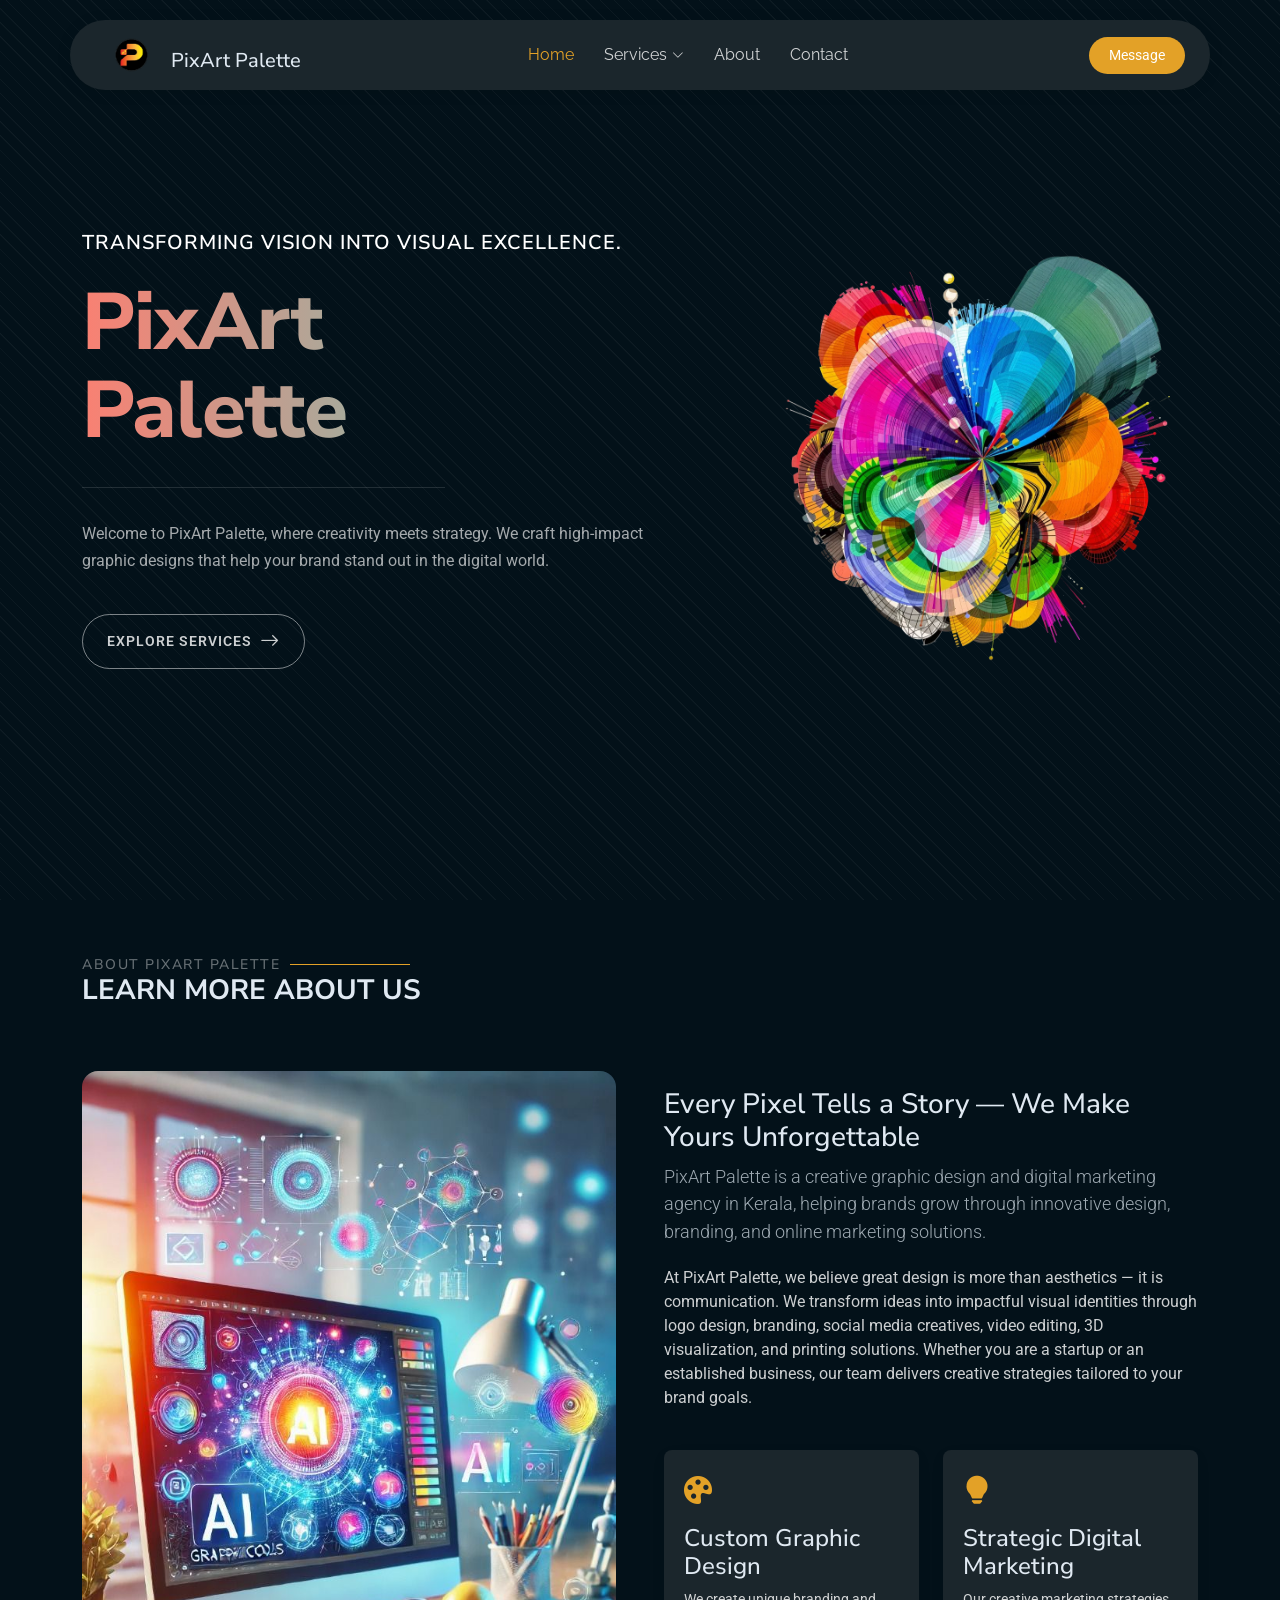
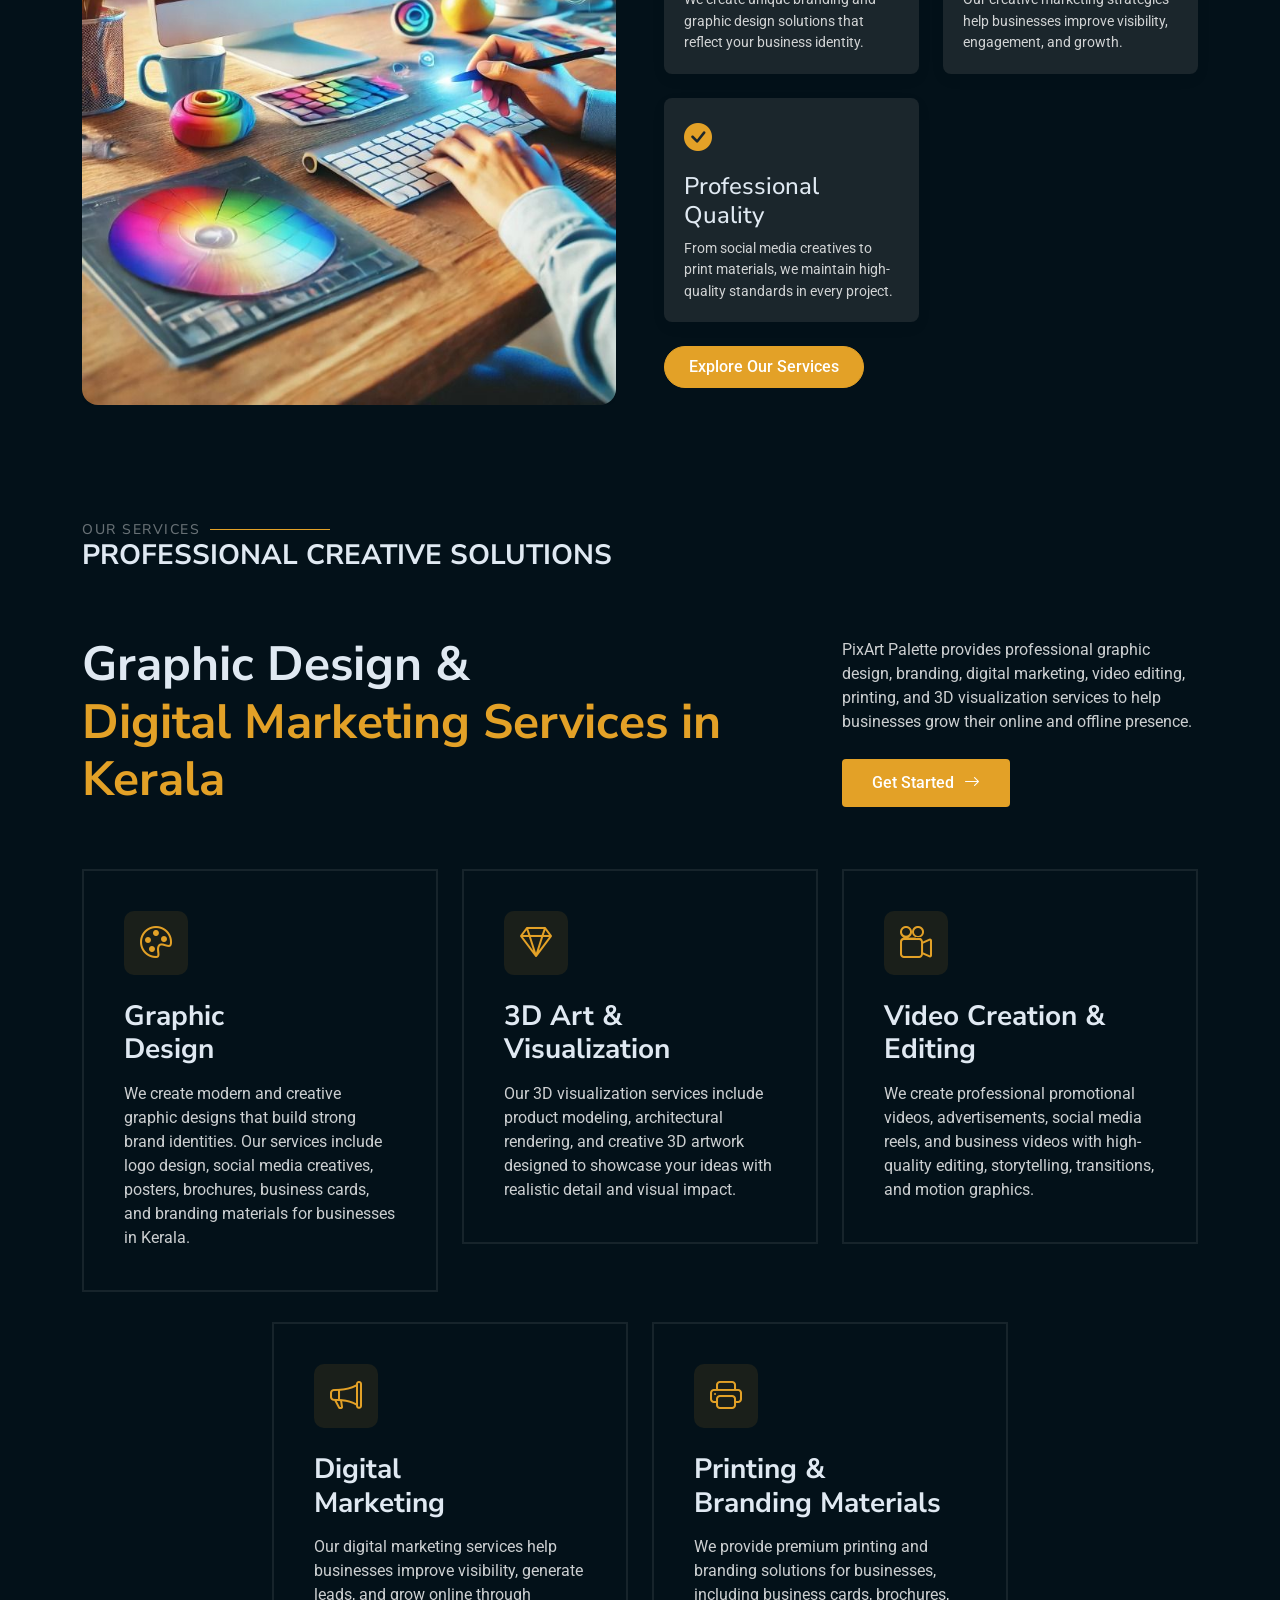
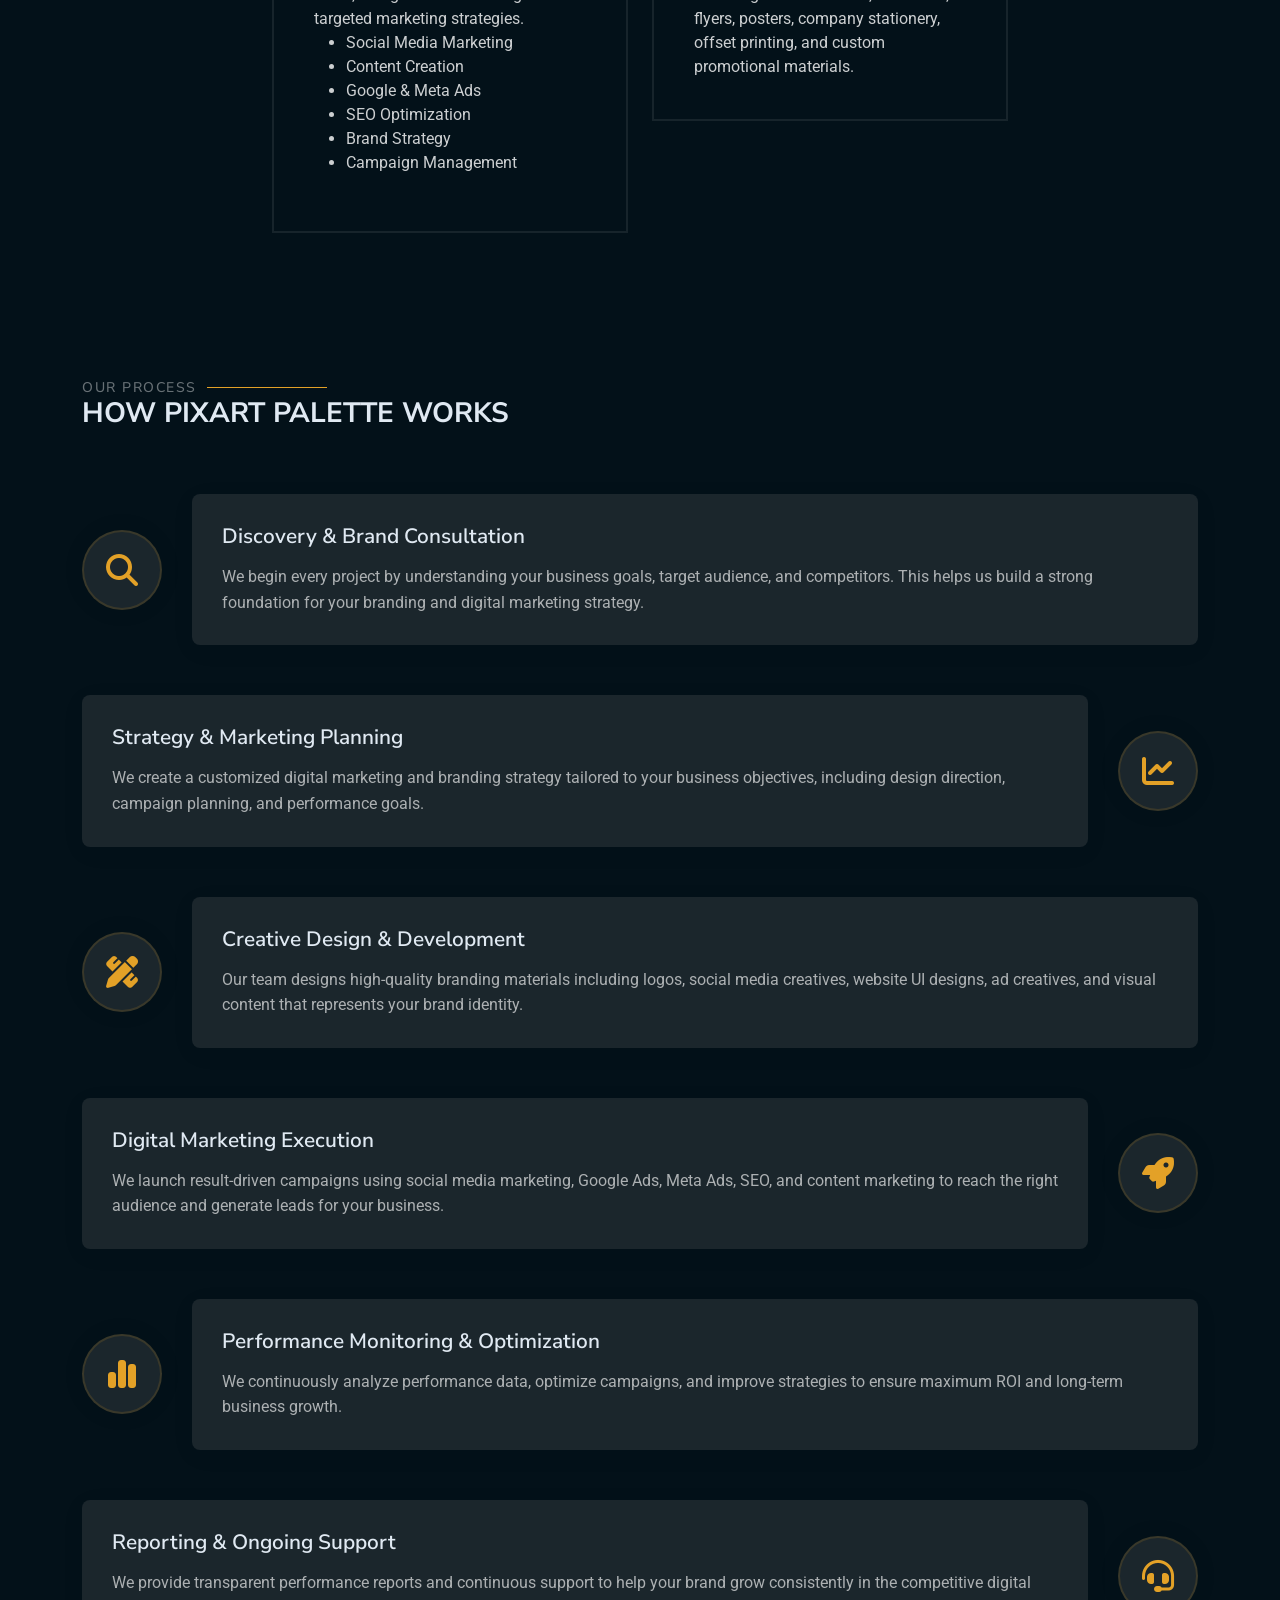
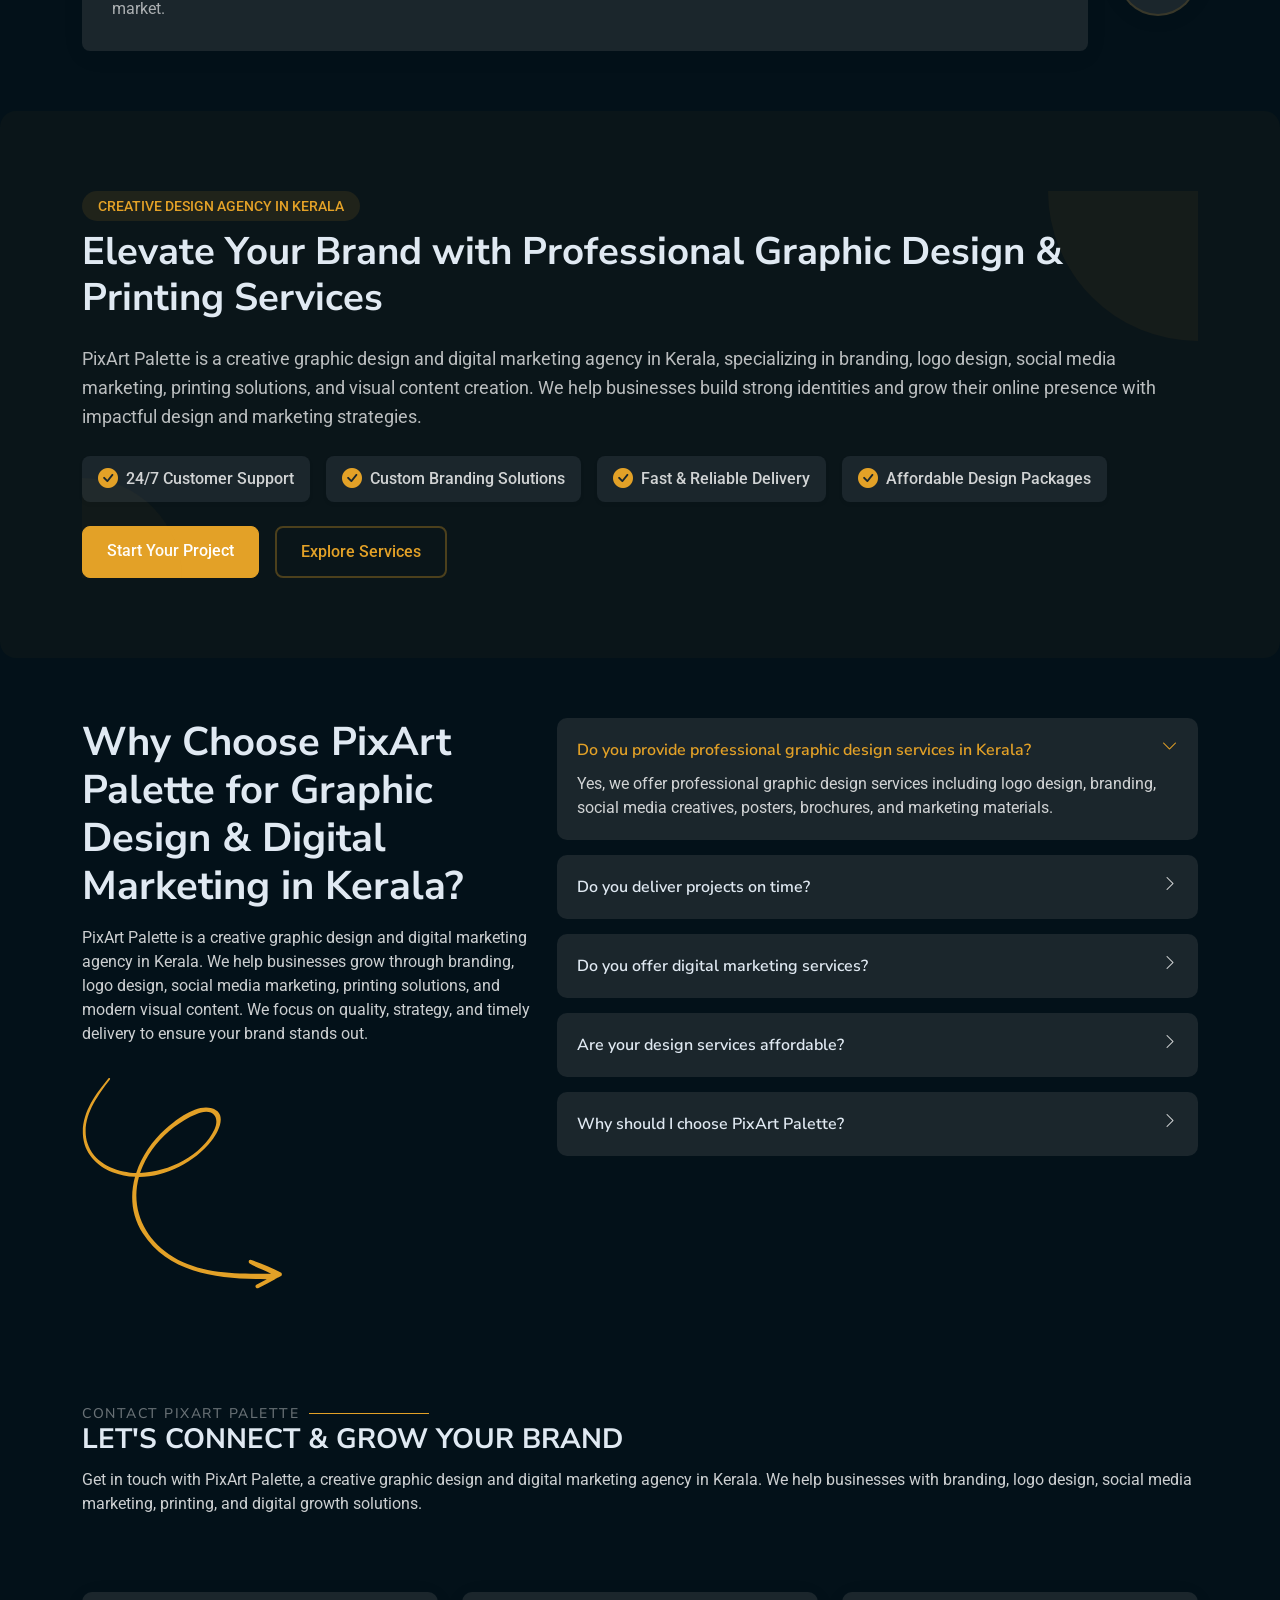
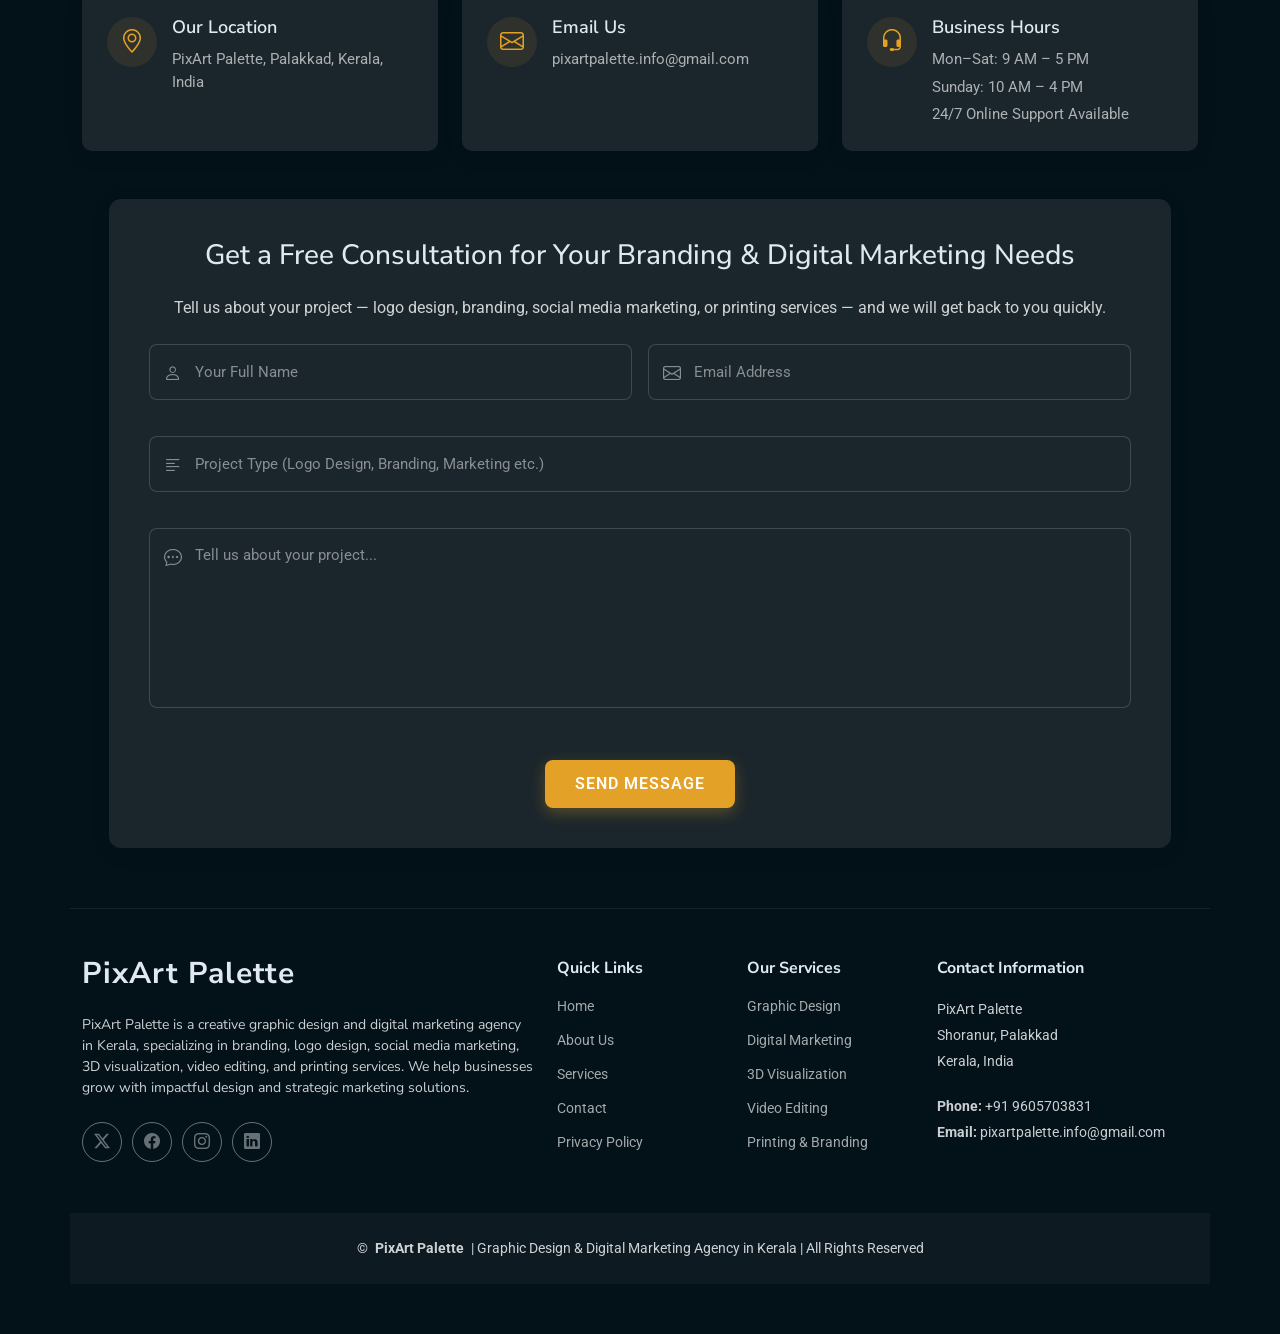
==== commit 76c3ae37: "Update index.html" ====
--- a/index.html
+++ b/index.html
@@ -744,7 +744,7 @@
 
           <div class="info-content">
             <h4>Email Us</h4>
-            <p>pixartpalette.hub@gmail.com</p>
+            <p>pixartpalette.info@gmail.com</p>
           </div>
 
         </div>
@@ -784,7 +784,7 @@
             Tell us about your project — logo design, branding, social media marketing,
             or printing services — and we will get back to you quickly.
           </p> 
-        <form action="https://formsubmit.co/pixartpalette.hub@gmail.com" method="POST" class="php-email-form"> 
+        <form action="https://formsubmit.co/pixartpalette.info@gmail.com" method="POST" class="php-email-form"> 
           <input type="hidden" name="_captcha" value="false"> 
           <input type="hidden" name="_subject" value="New message from PixArt Palette website"> 
           <div class="row g-3"> 
@@ -929,7 +929,7 @@
 
         <p>
           <strong>Email:</strong>
-          <span>pixartpalette.hub@gmail.com</span>
+          <span>pixartpalette.info@gmail.com</span>
         </p>
 
       </div>
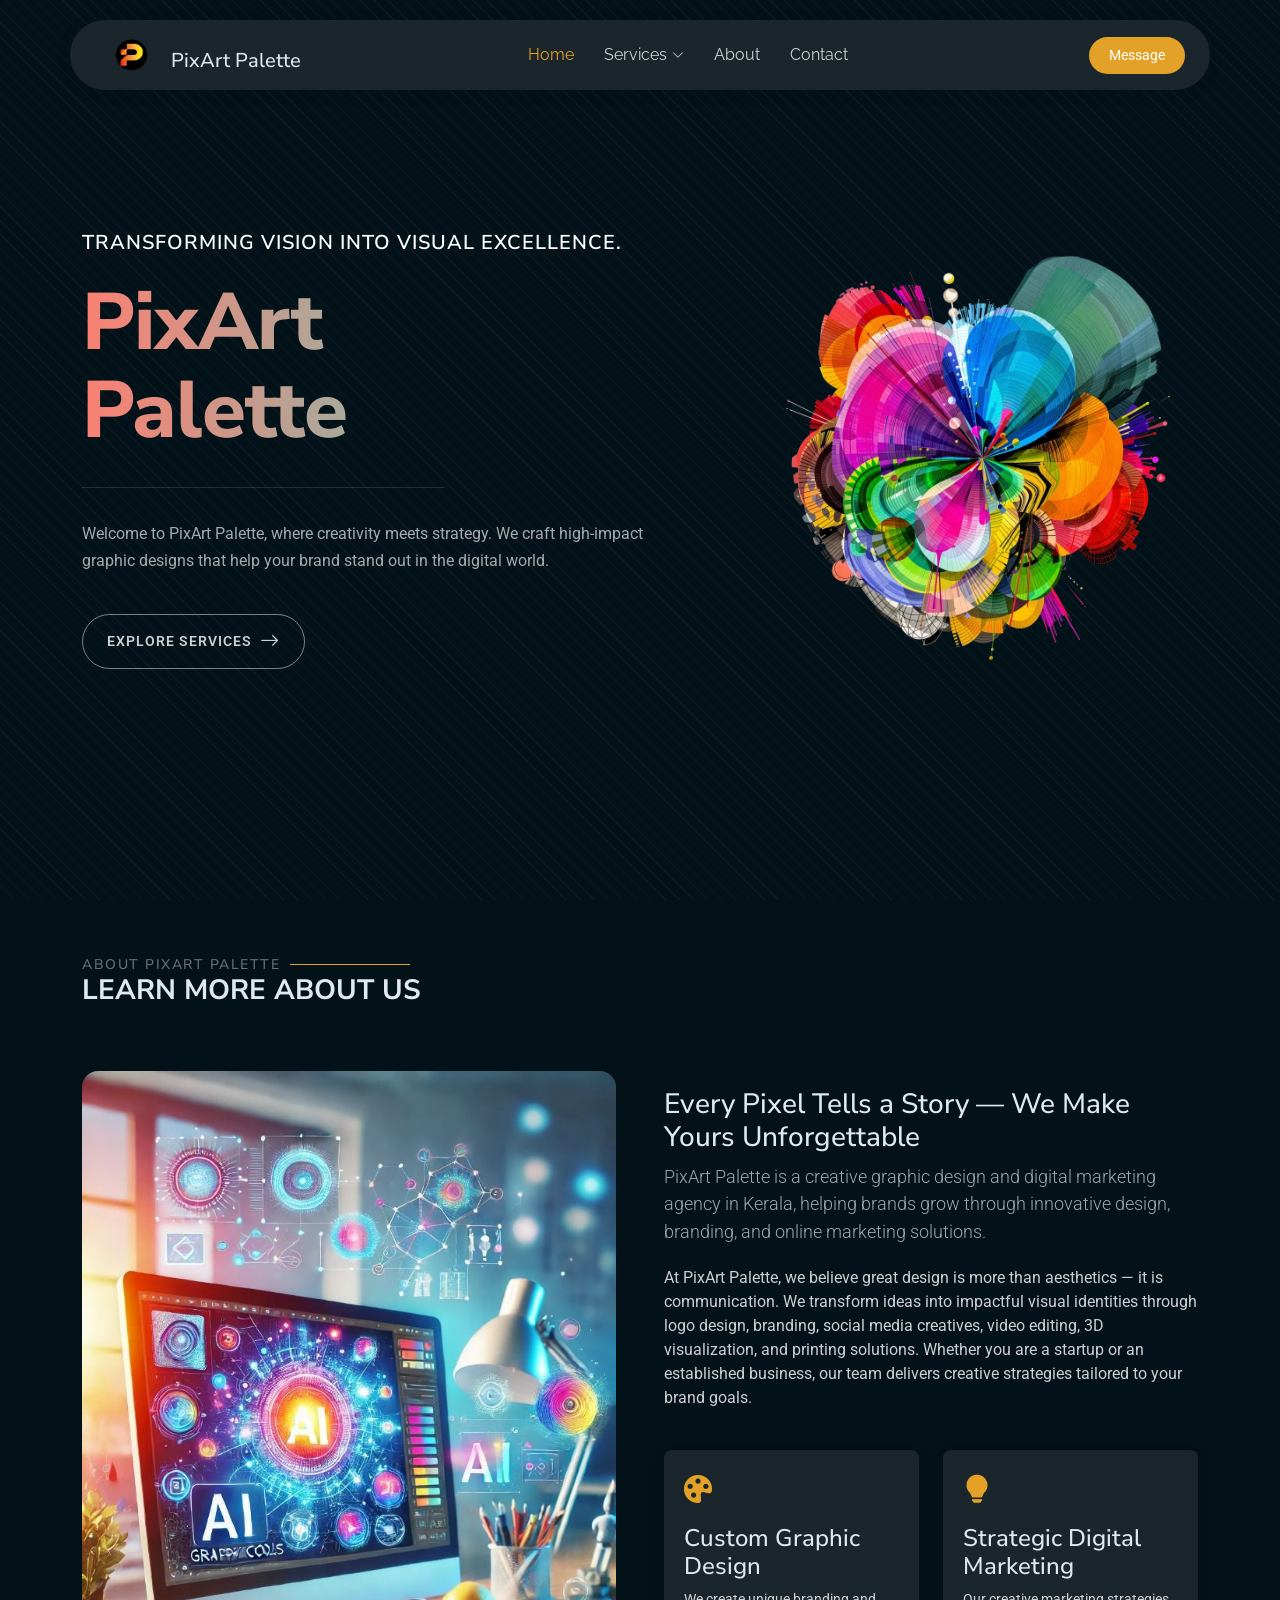
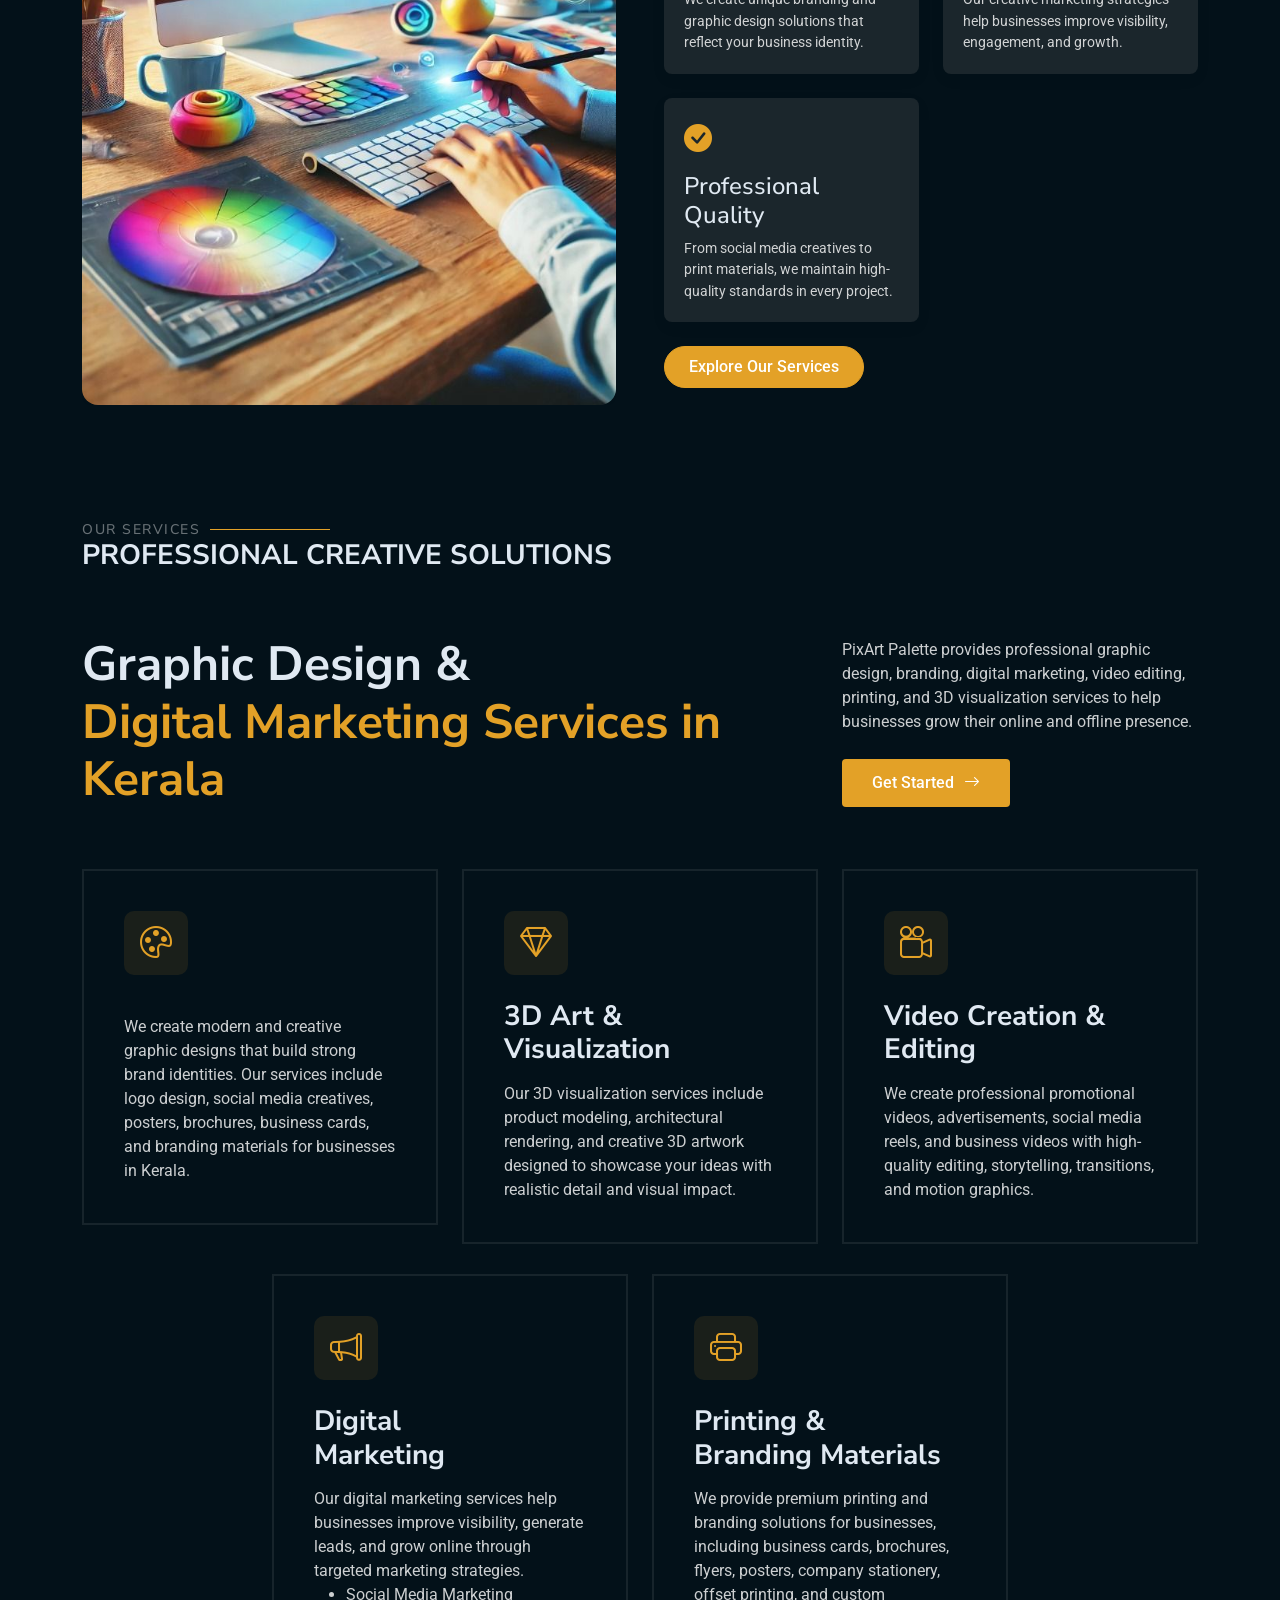
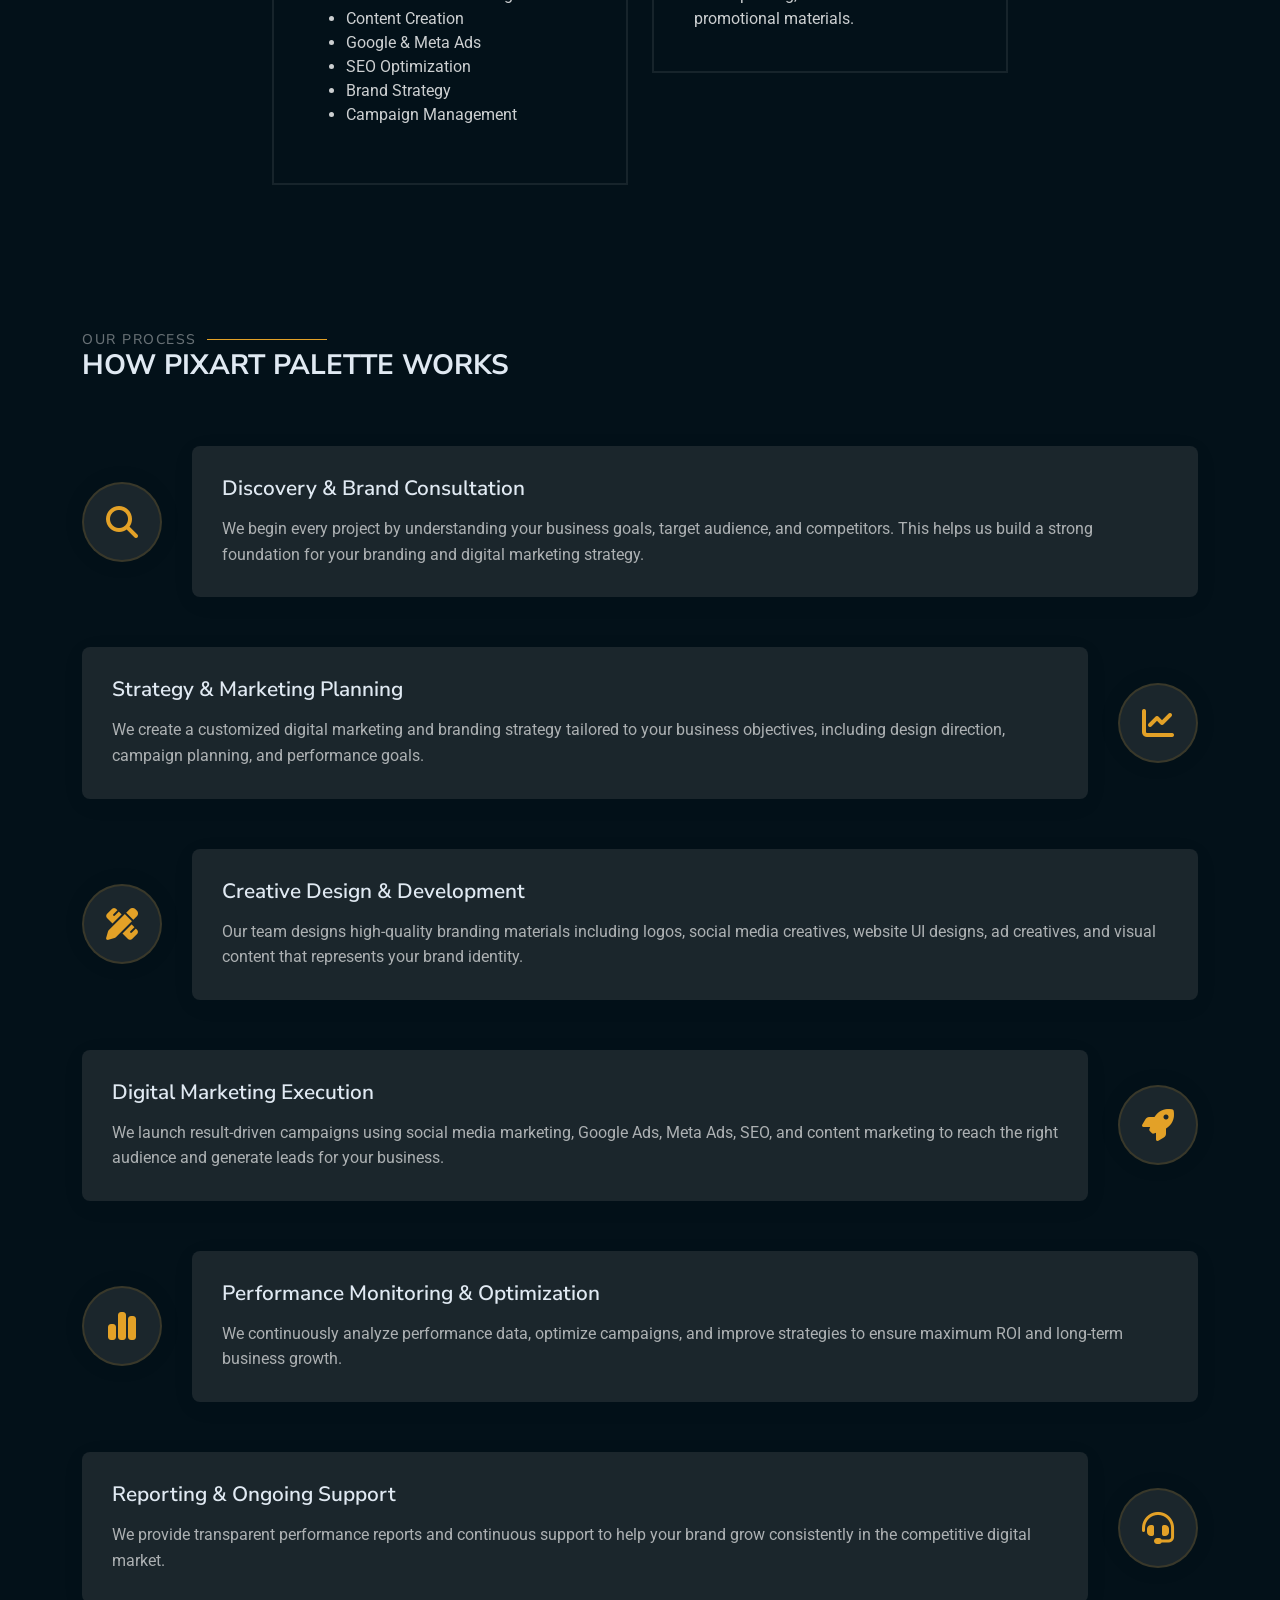
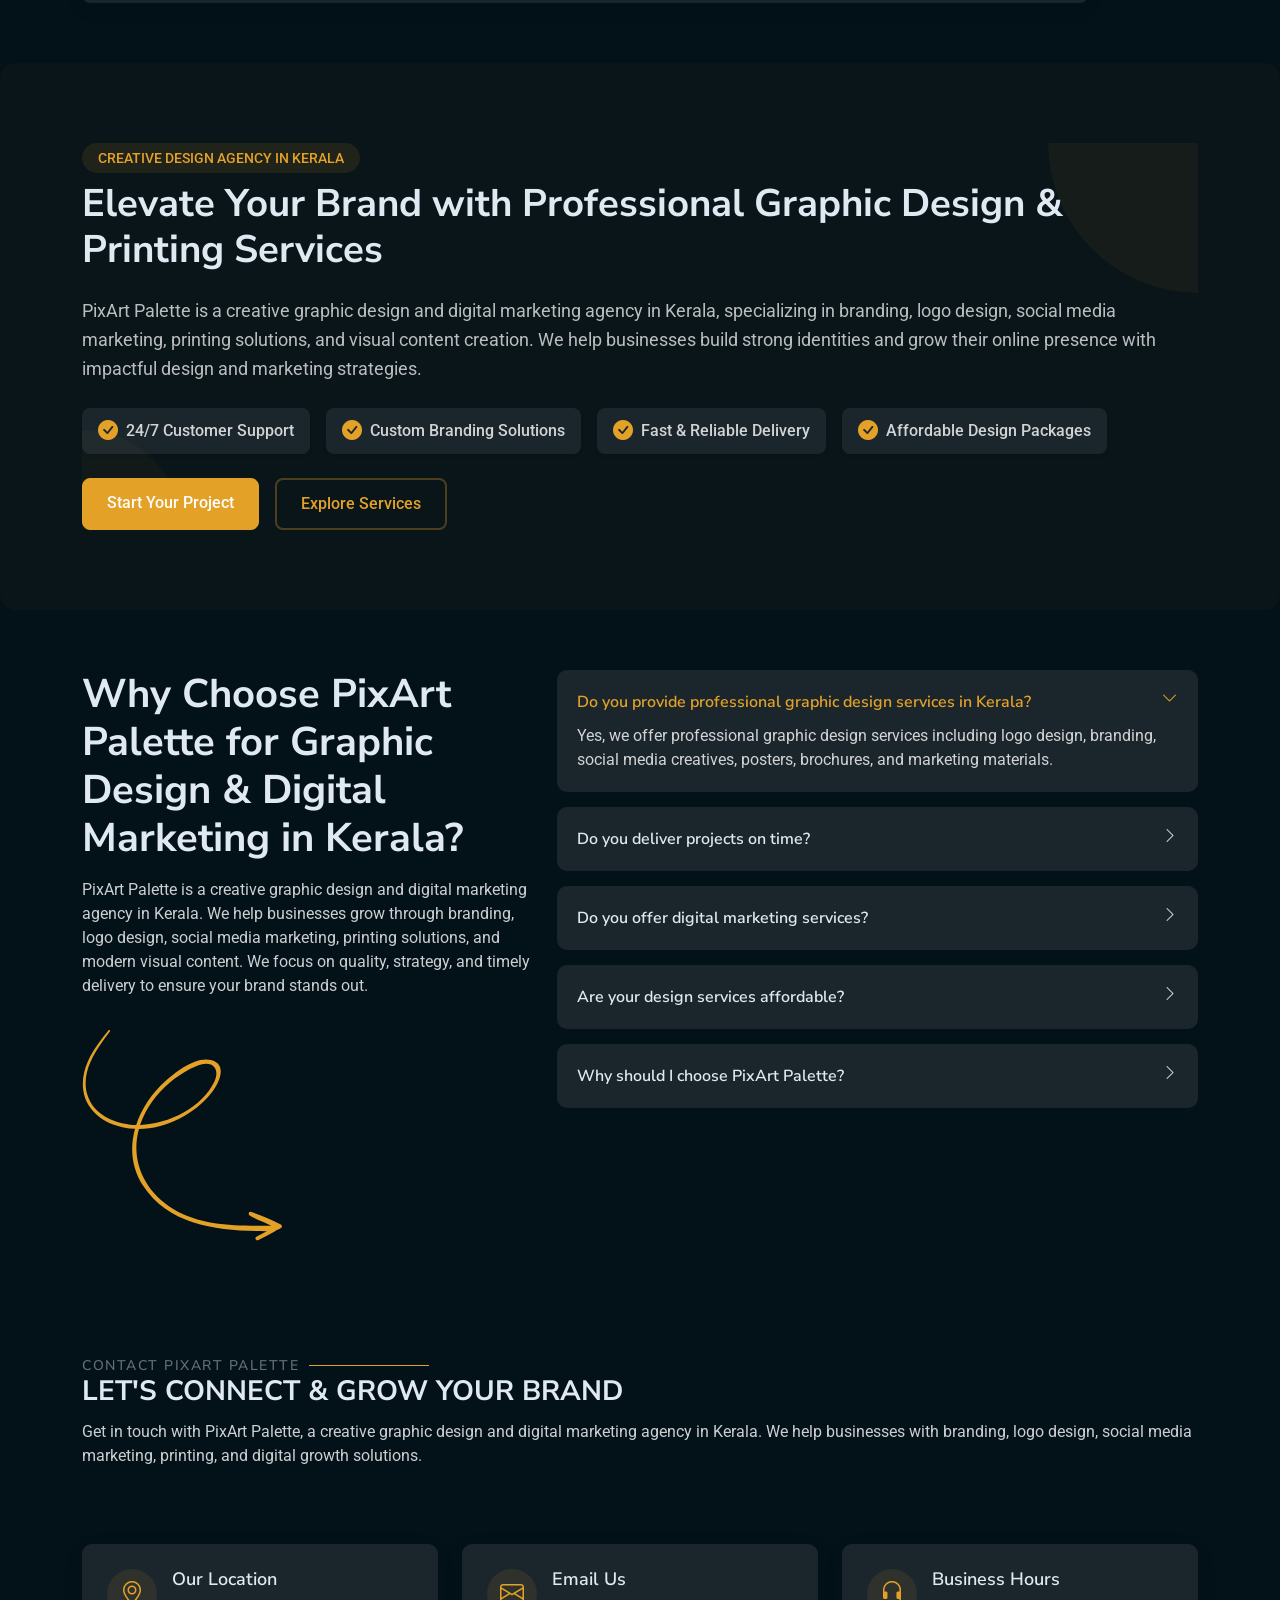
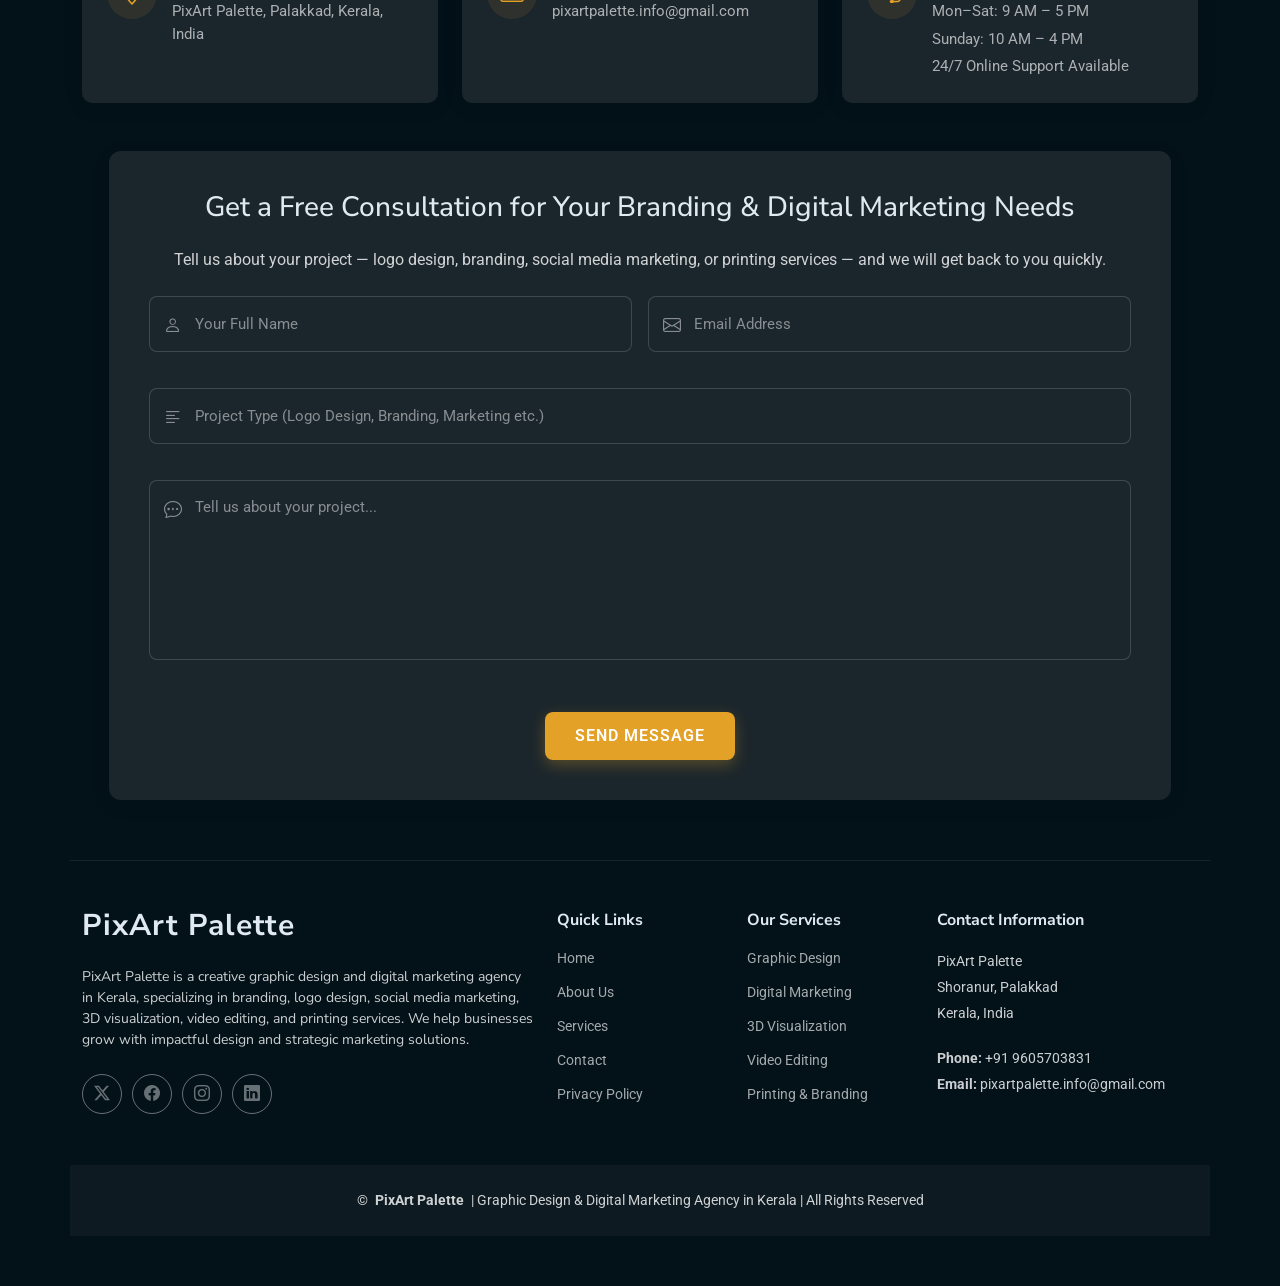
==== commit 0616308f: "Update index.html" ====
--- a/index.html
+++ b/index.html
@@ -279,7 +279,8 @@
           </div>
 
           <h3>
-            <a href="#contact">
+            <a href="graphic-designing.html" class="card-action d-flex align-items-center justify-content-center rounded-circle">
+                <i class="bi bi-arrow-up-right"></i>
               Graphic <span>Design</span>
             </a>
           </h3>
--- a/assets/css/main.css
+++ b/assets/css/main.css
@@ -3763,10 +3763,22 @@
     font-size: 16px;
   }
 }
-
+.section-title h1{
+  font-size: 42px;
+  font-weight: 700;
+  color: #ffffff;
+}
+
+.seo-subtitle{
+  color: rgba(255,255,255,0.7);
+  max-width: 750px;
+  margin: 0 auto;
+  line-height: 1.8;
+  font-size: 16px;
+}
 /*--------------------------------------------------------------
 # Starter Section Section
 --------------------------------------------------------------*/
 .starter-section {
   /* Add your styles here */
-}+}
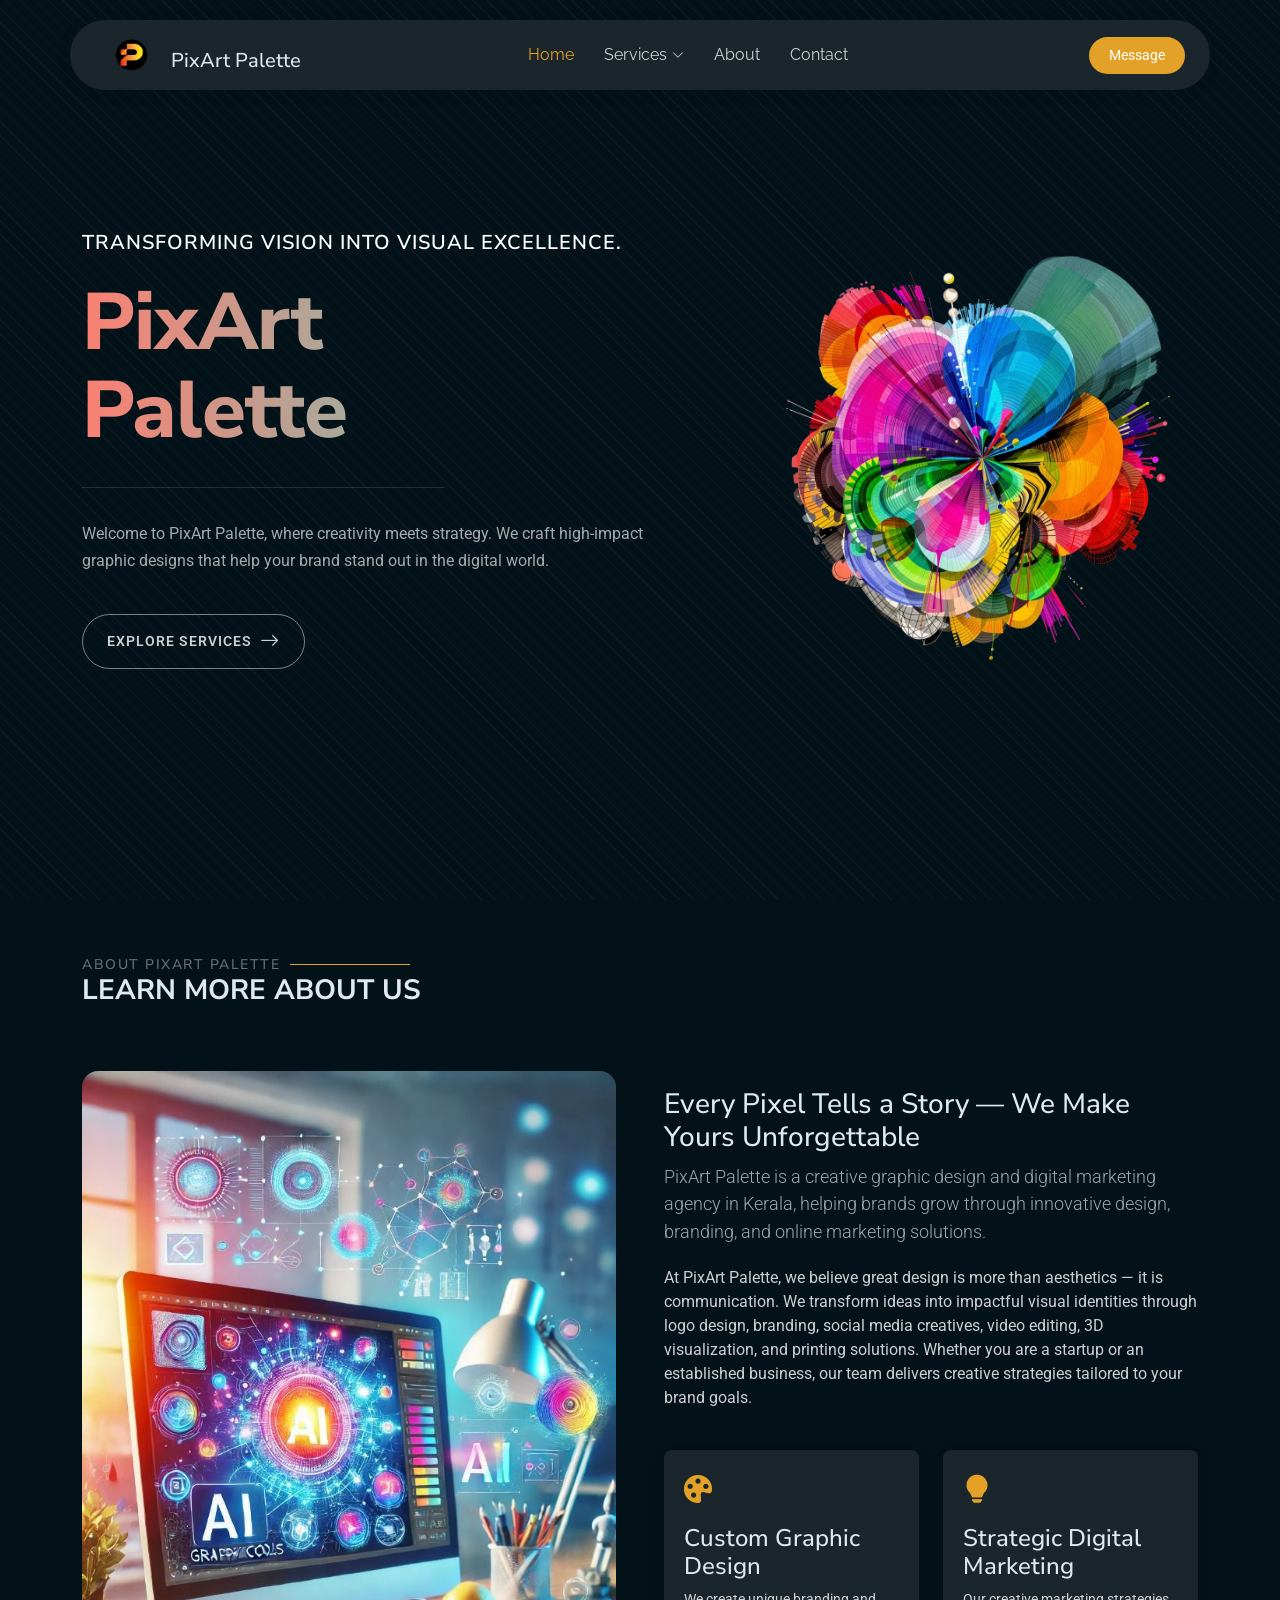
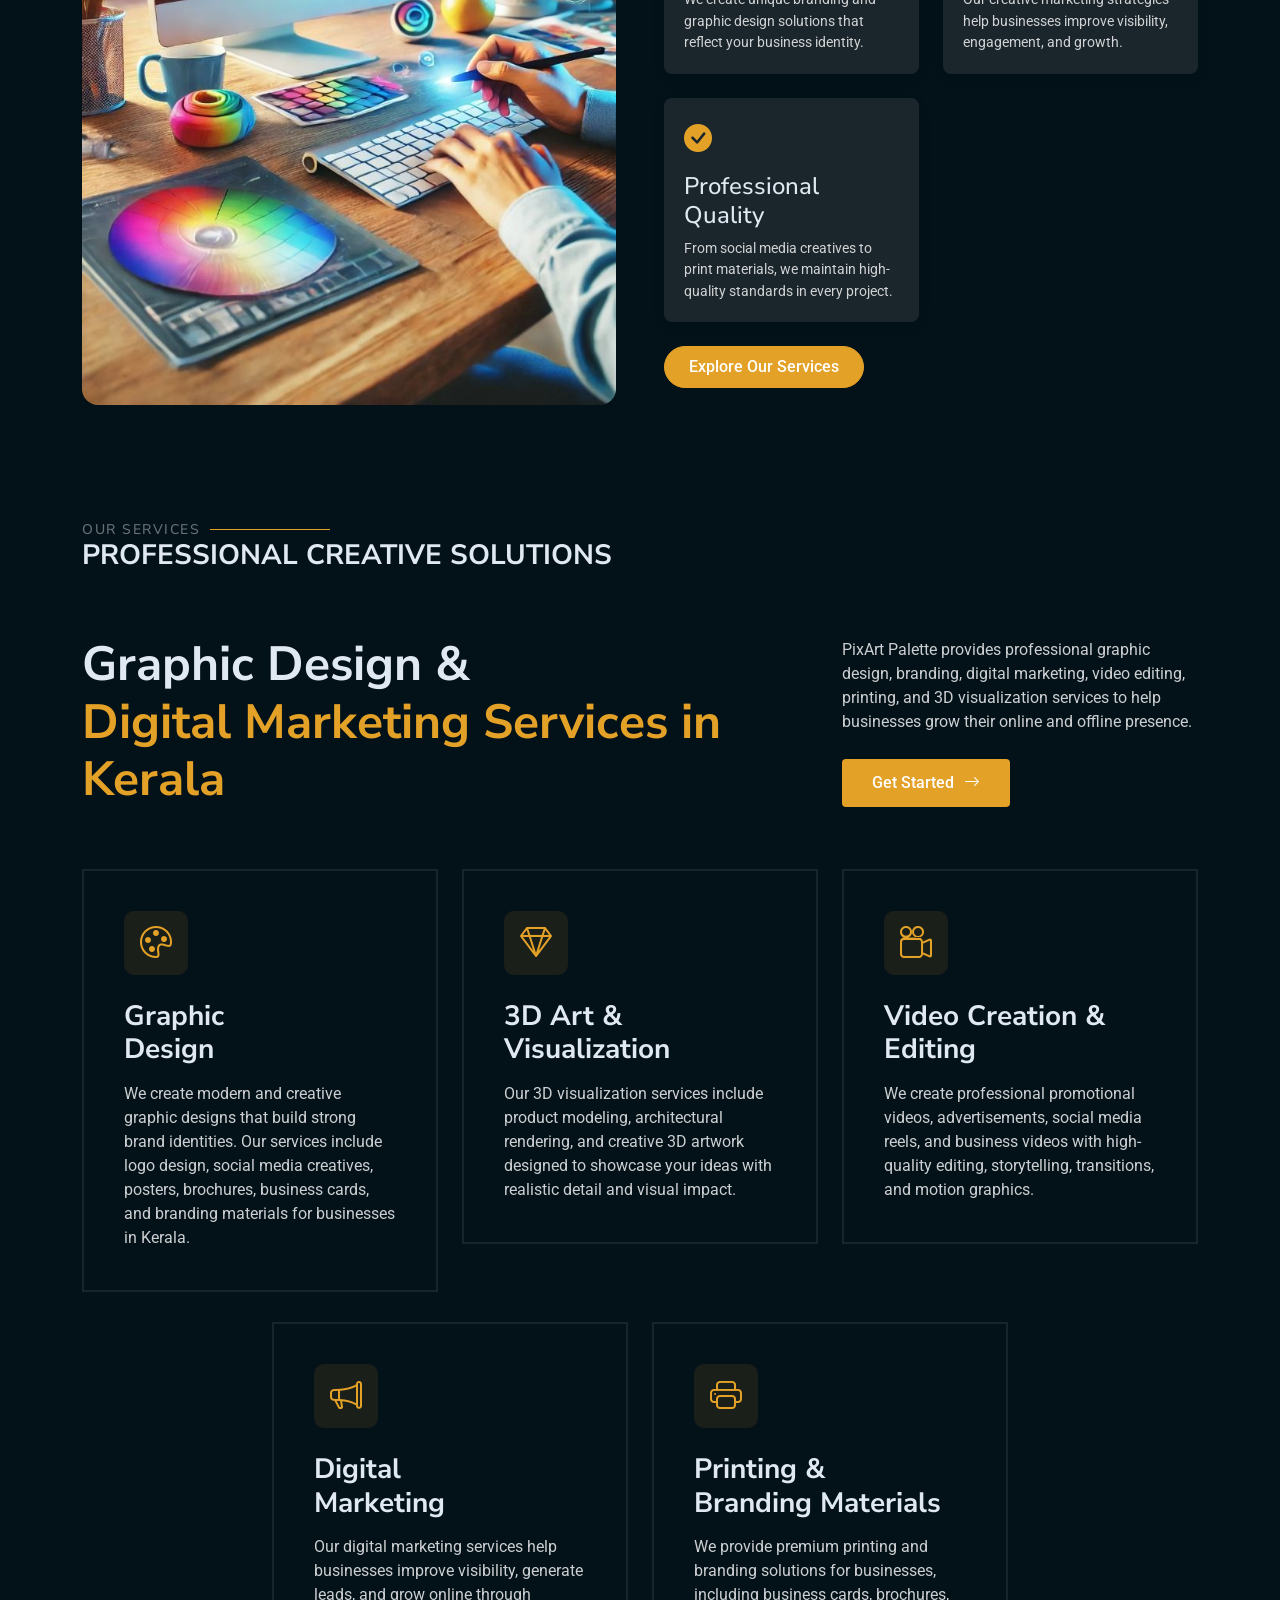
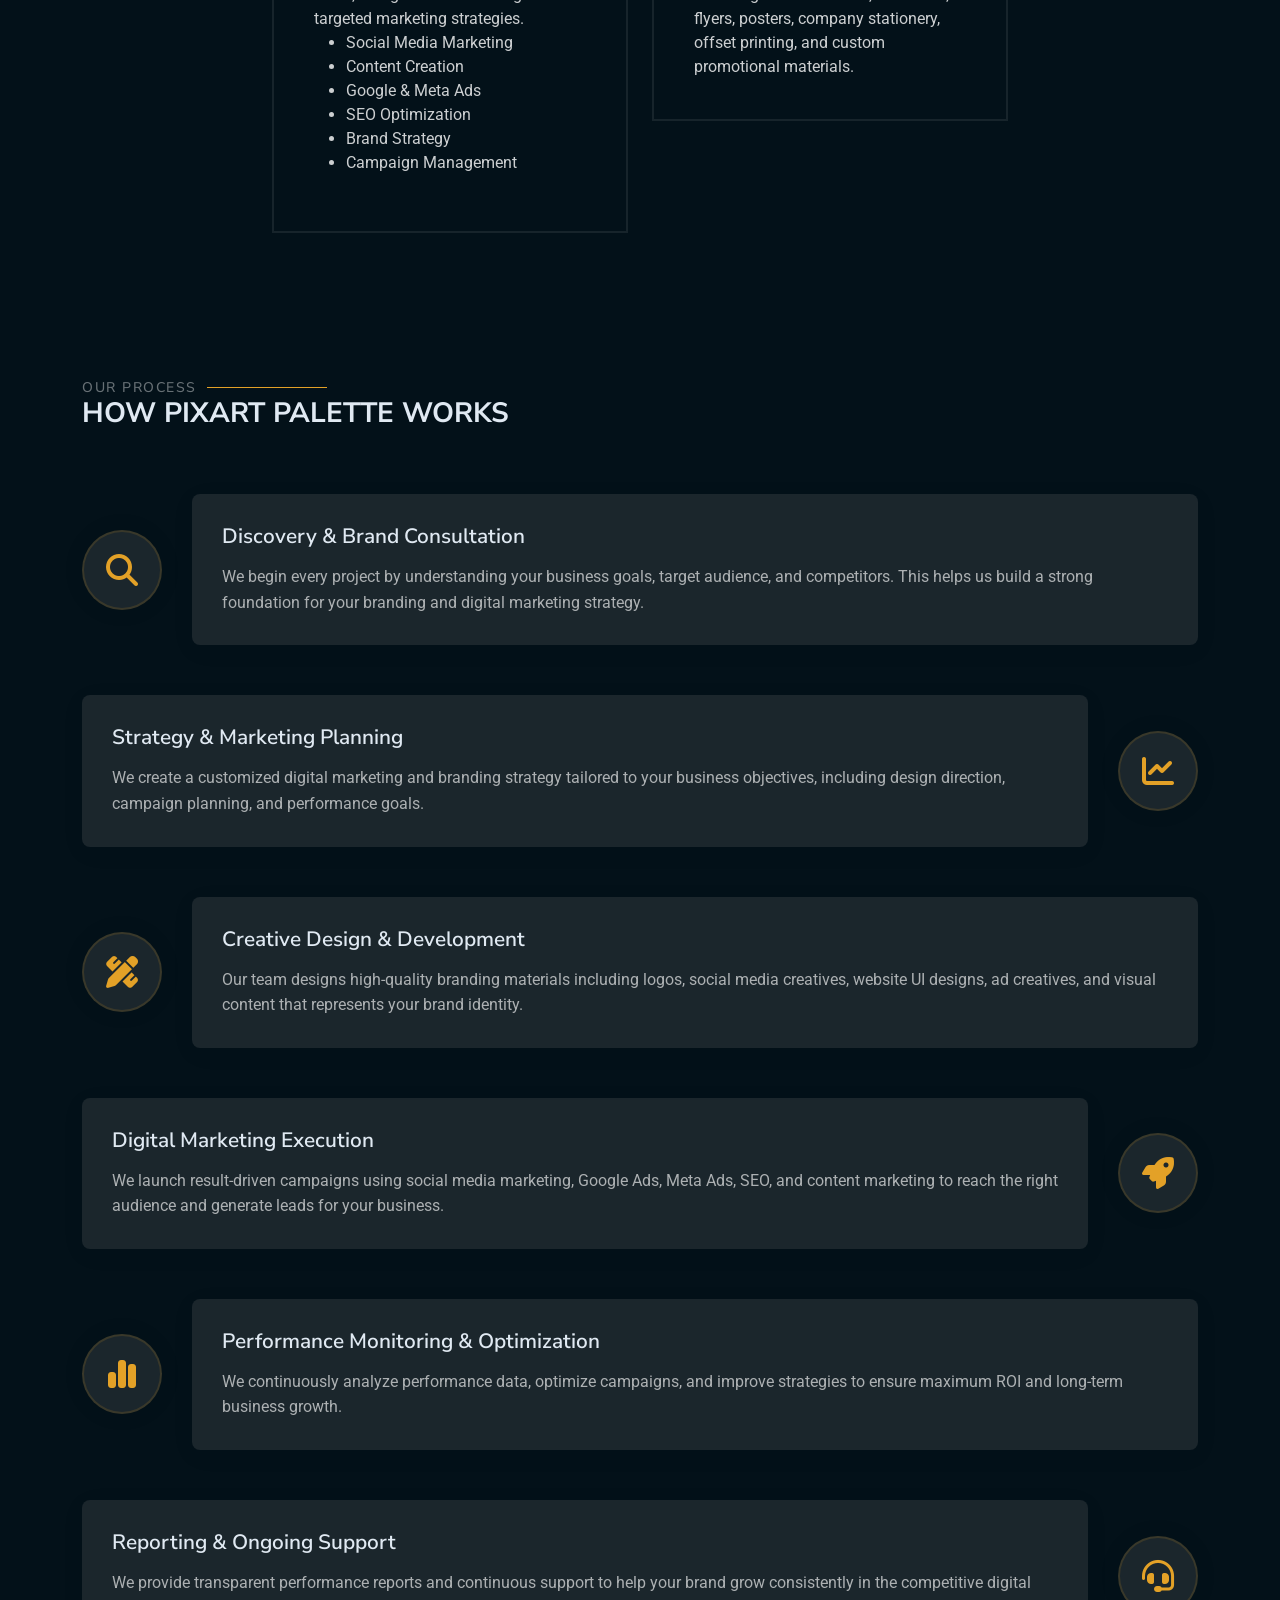
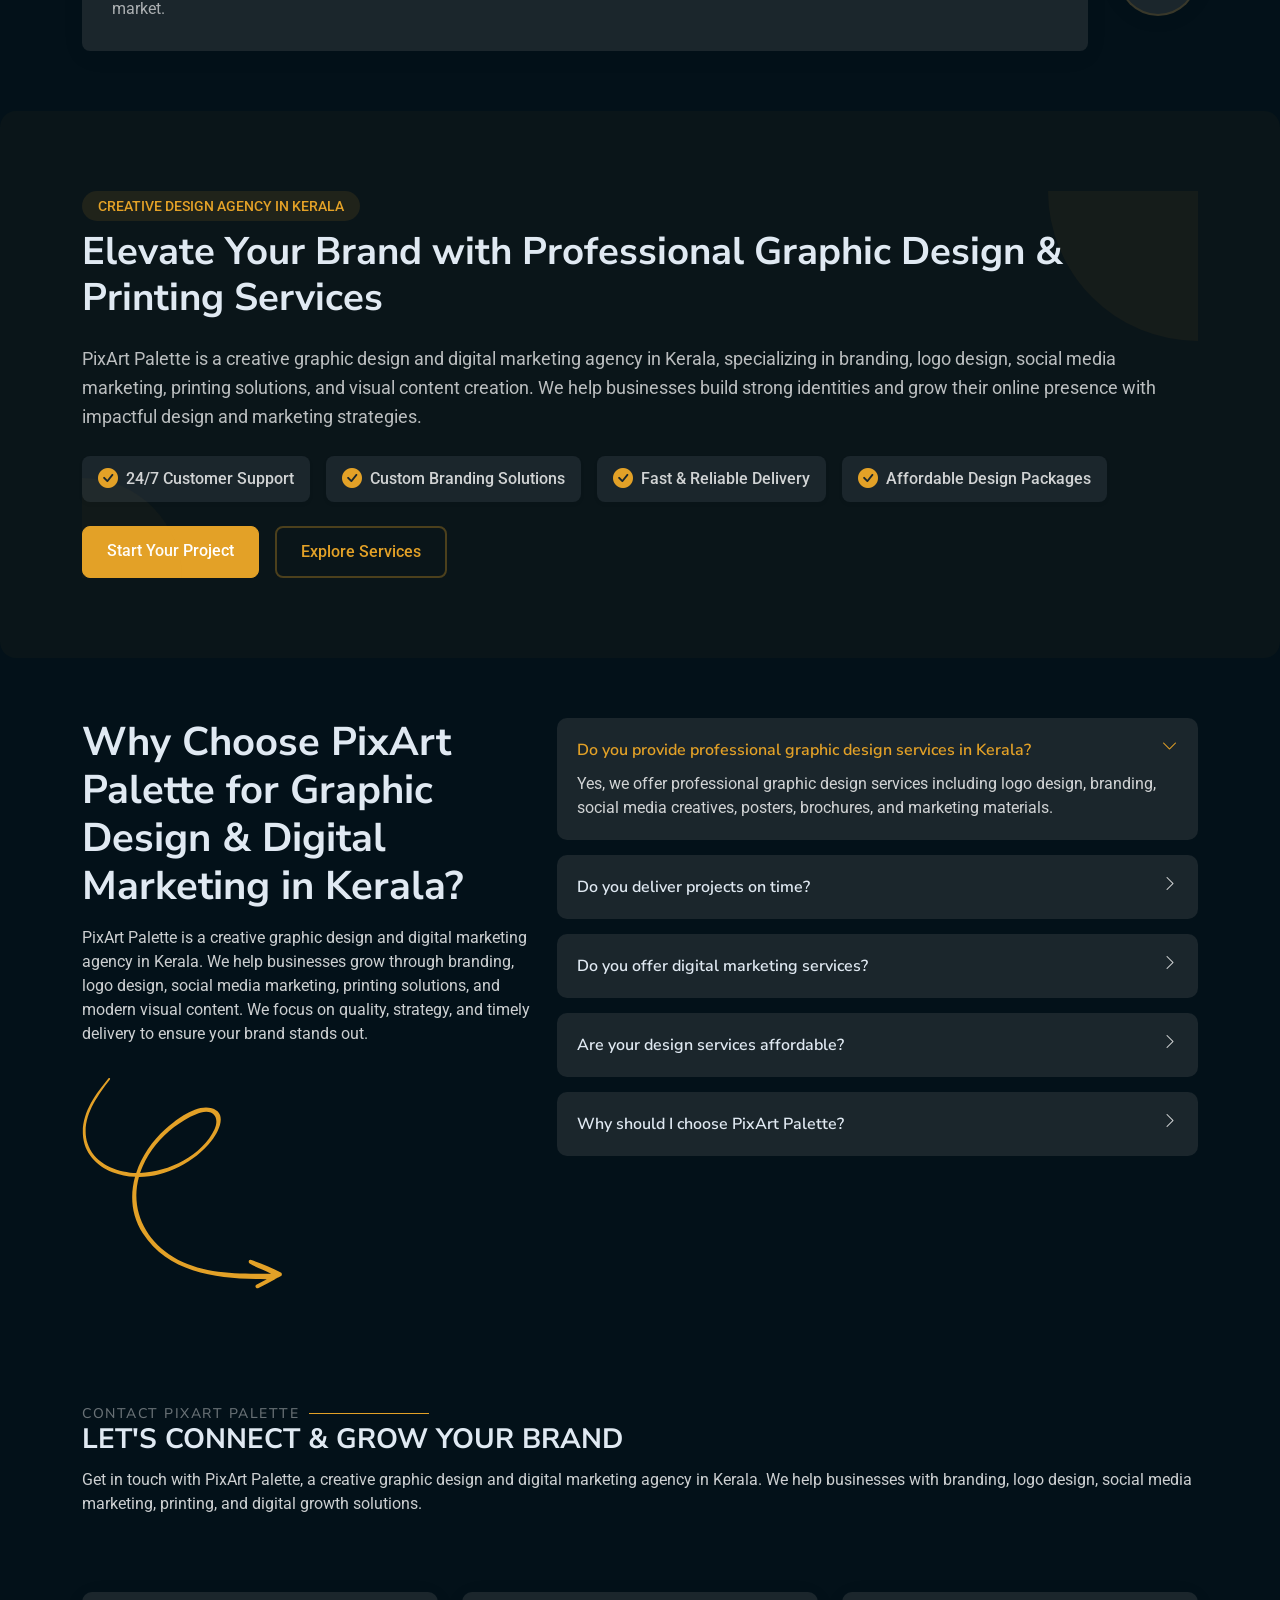
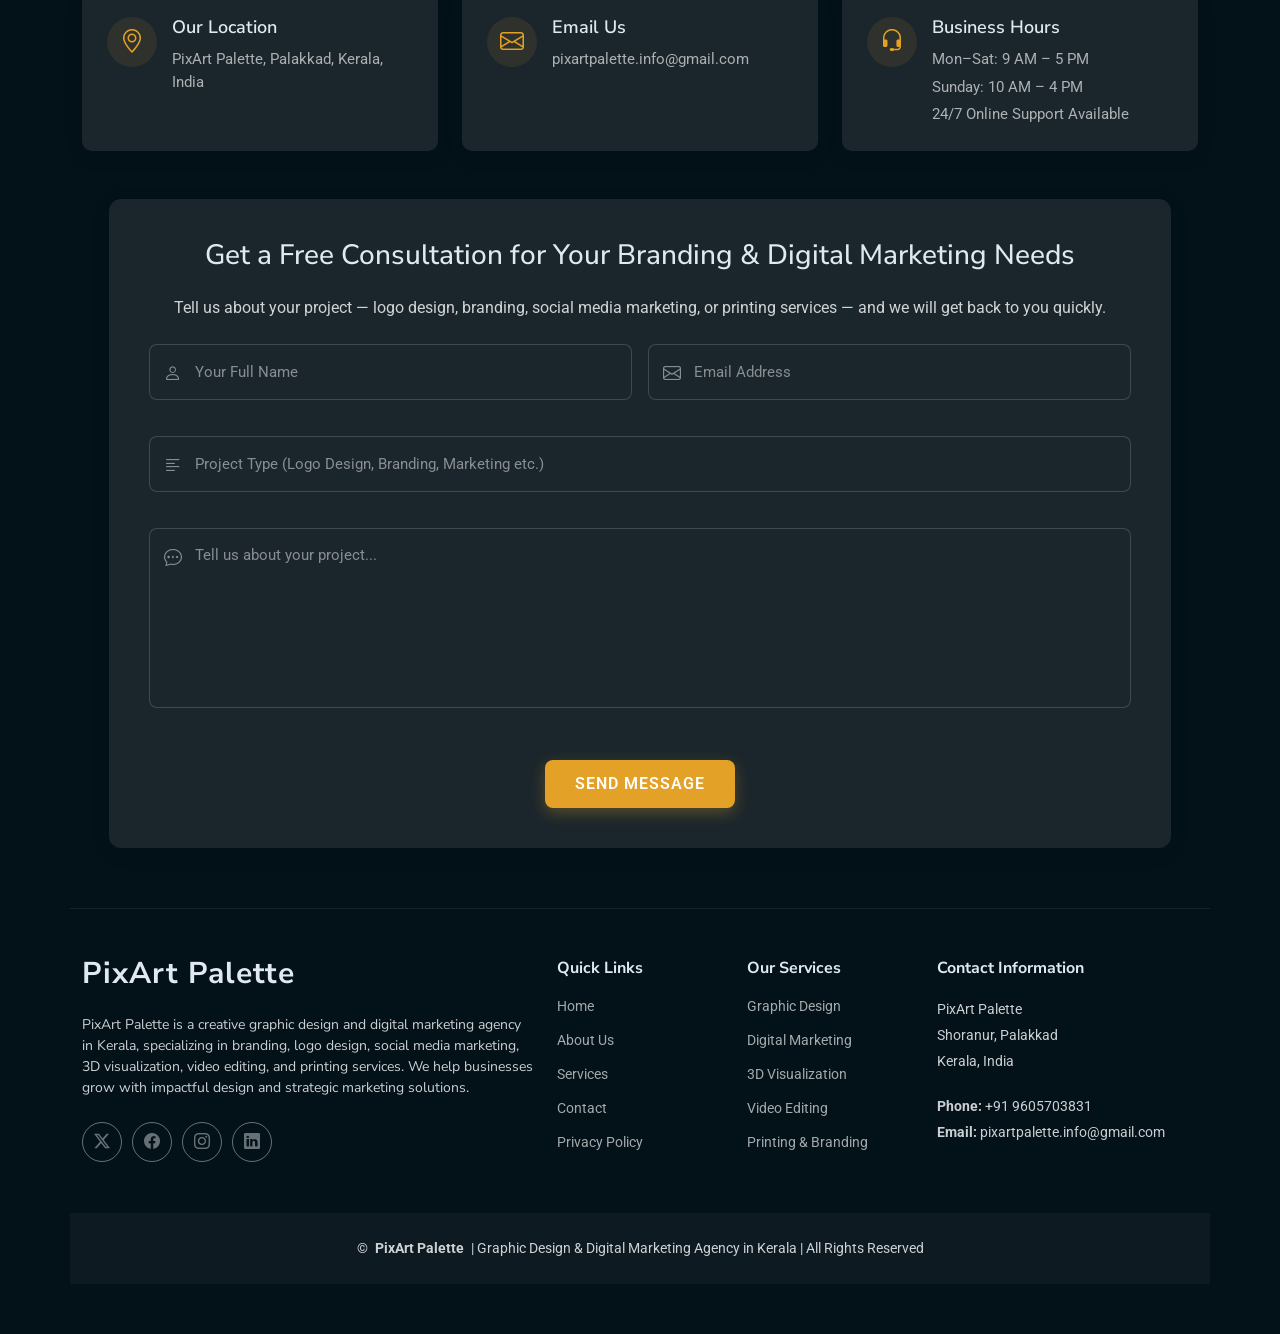
==== commit 2f27e7bf: "Update index.html" ====
--- a/index.html
+++ b/index.html
@@ -277,10 +277,12 @@
           <div class="service-icon">
             <i class="bi bi-palette"></i>
           </div>
+          <a href="graphics-designing.html" class="card-action d-flex align-items-center justify-content-center rounded-circle">
+                <i class="bi bi-arrow-up-right"></i>
+              </a>
 
           <h3>
-            <a href="graphic-designing.html" class="card-action d-flex align-items-center justify-content-center rounded-circle">
-                <i class="bi bi-arrow-up-right"></i>
+            <a href="graphics-designing.html">
               Graphic <span>Design</span>
             </a>
           </h3>
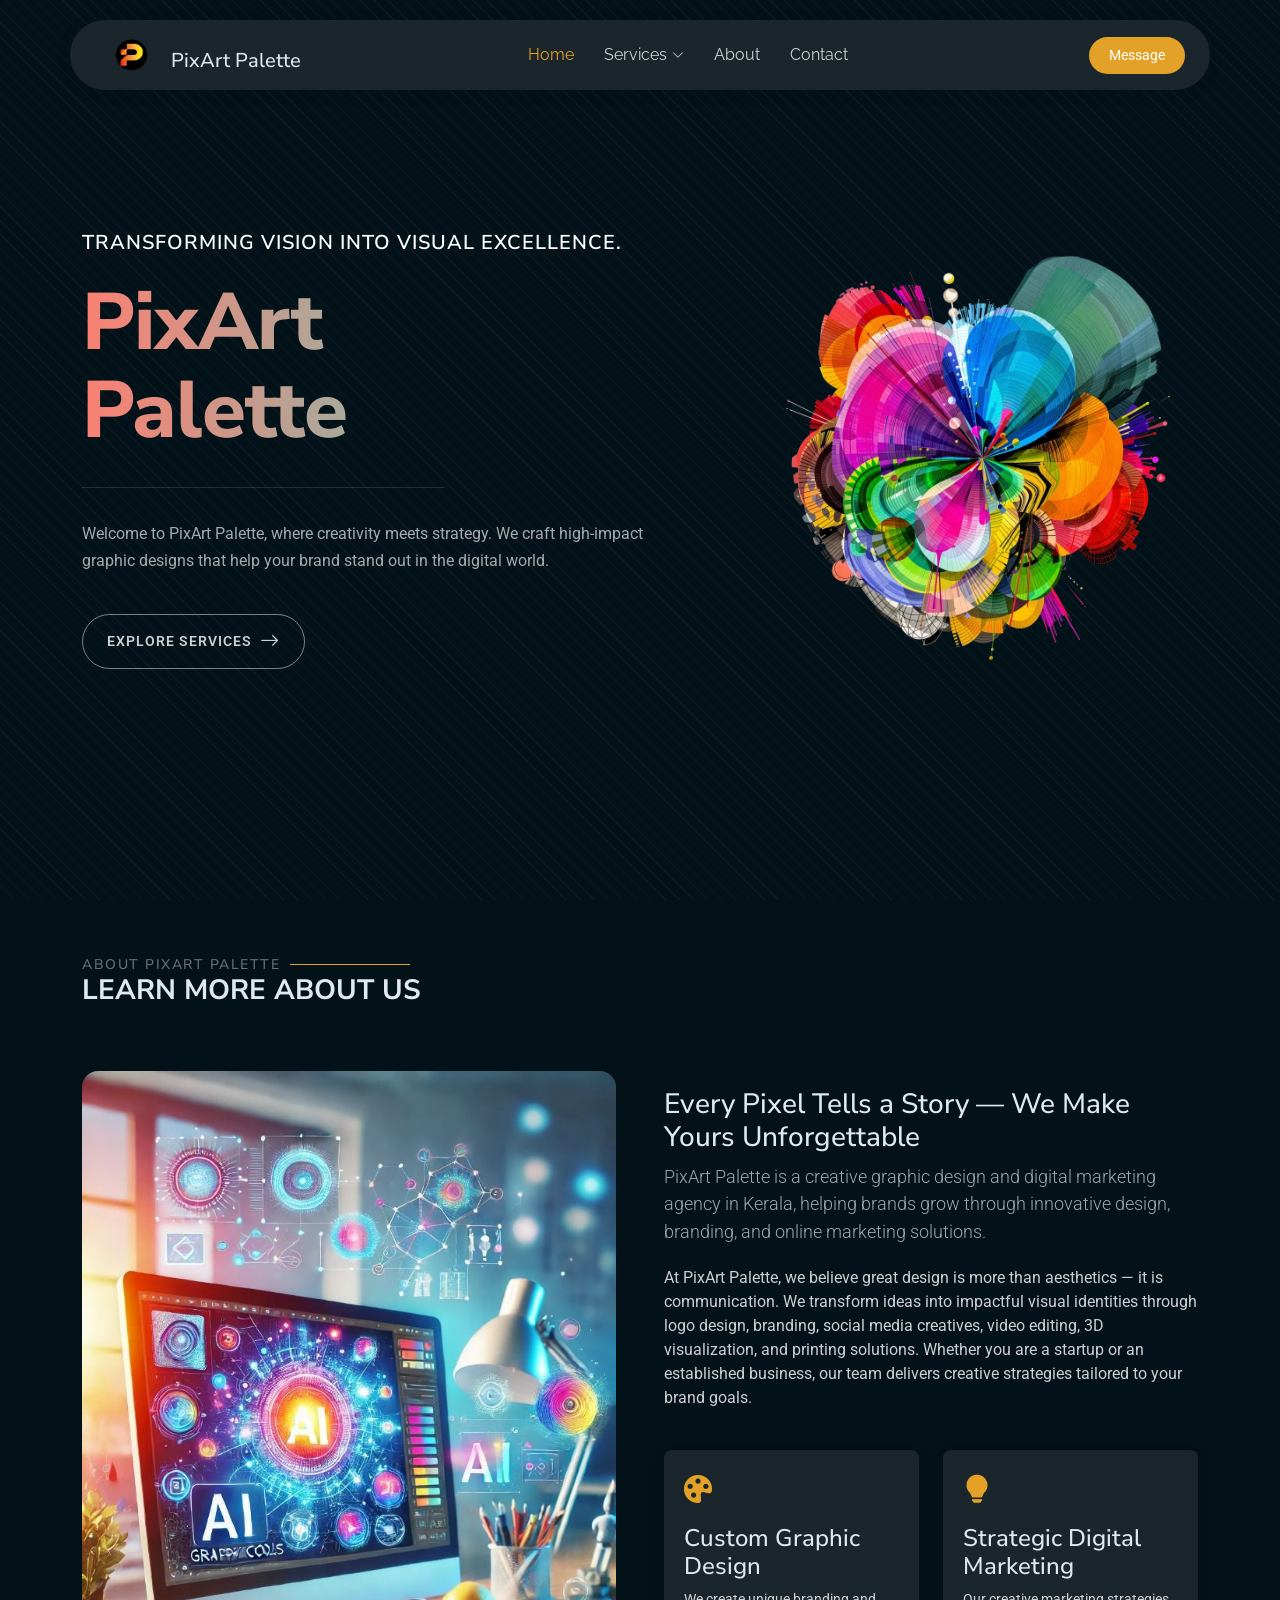
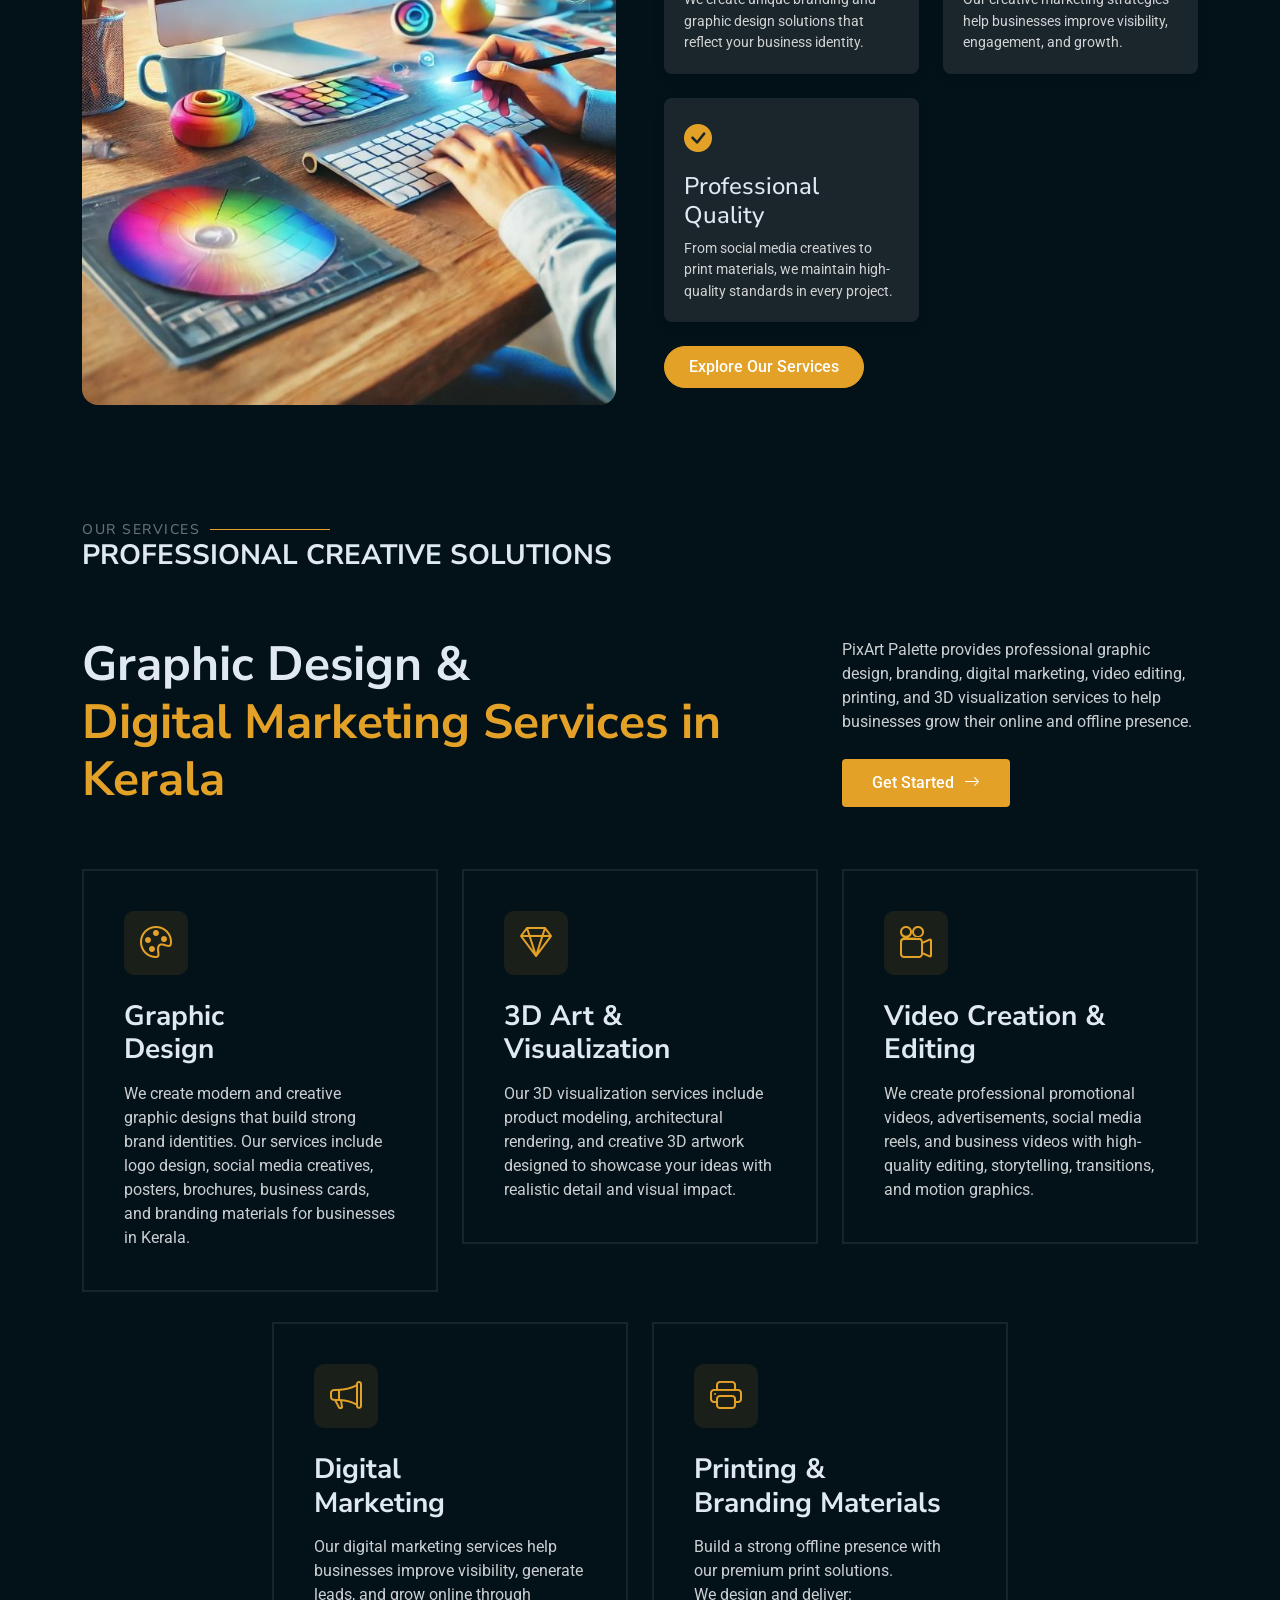
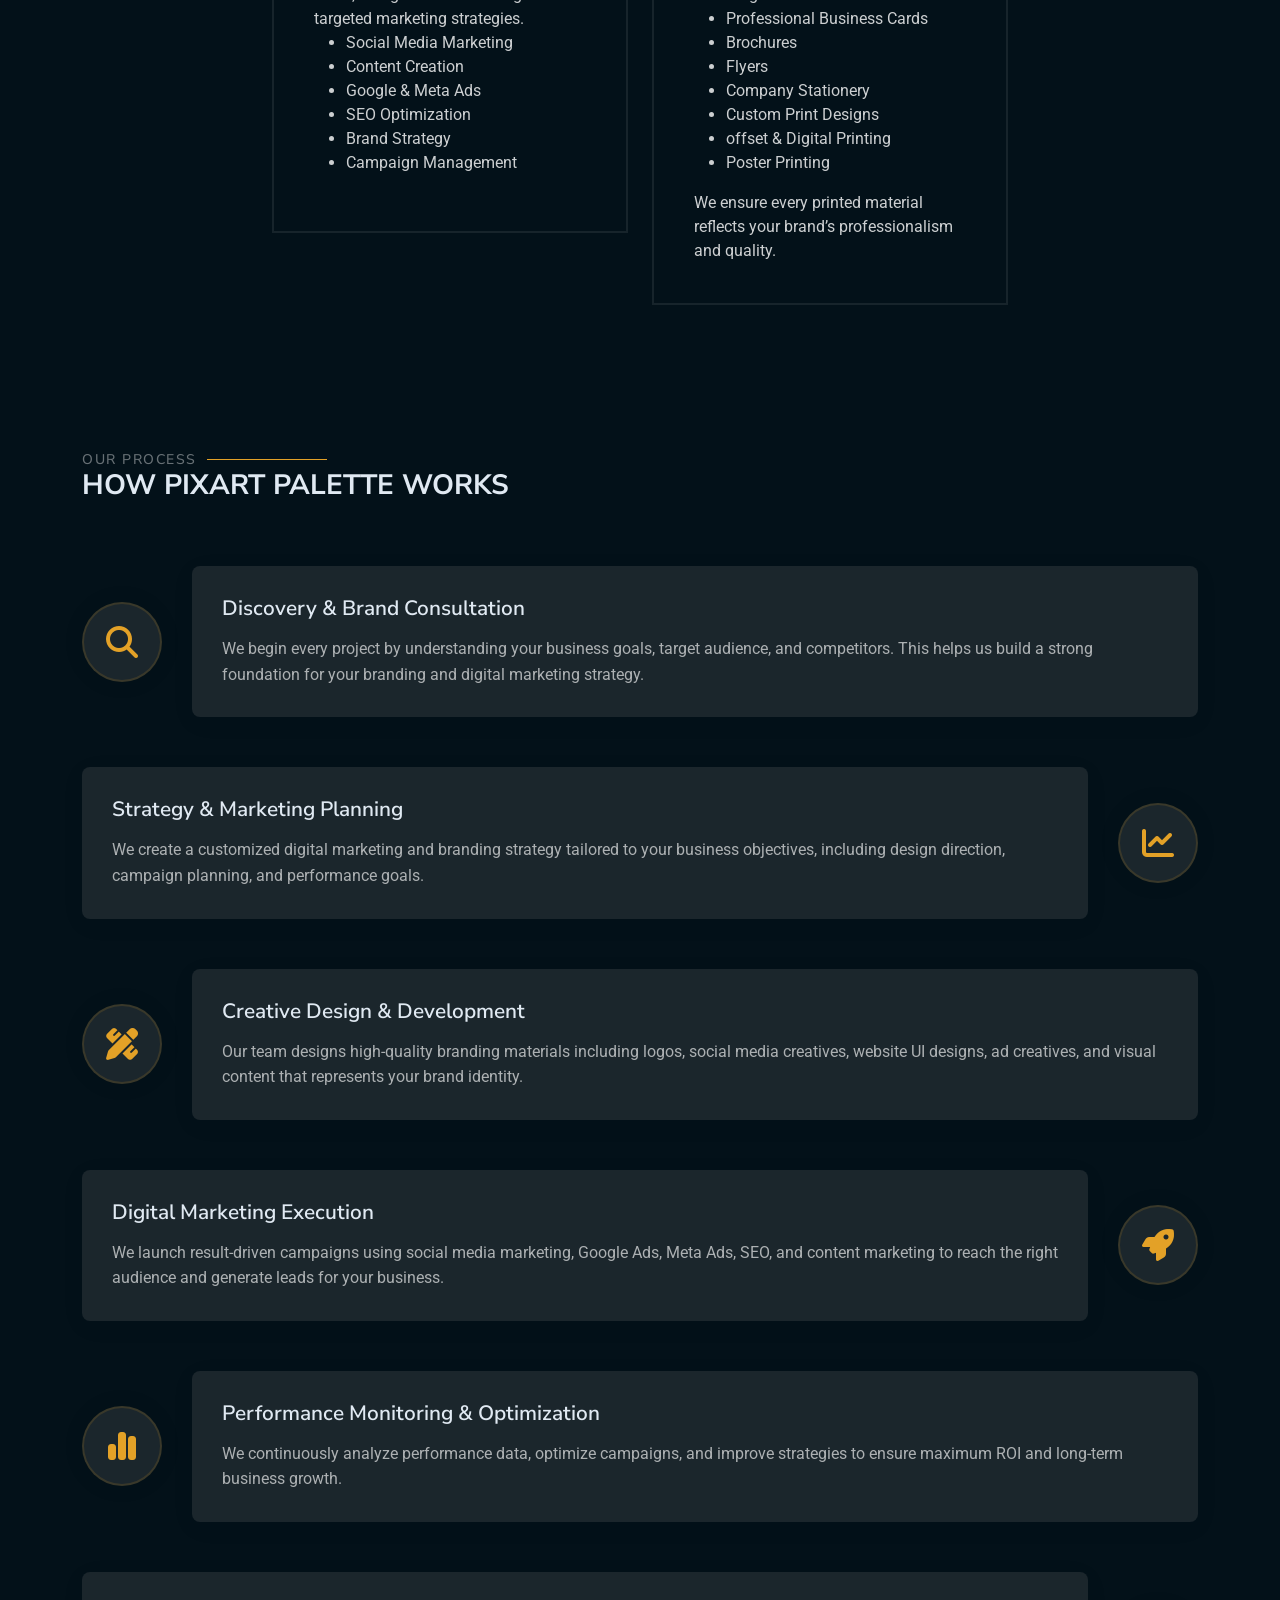
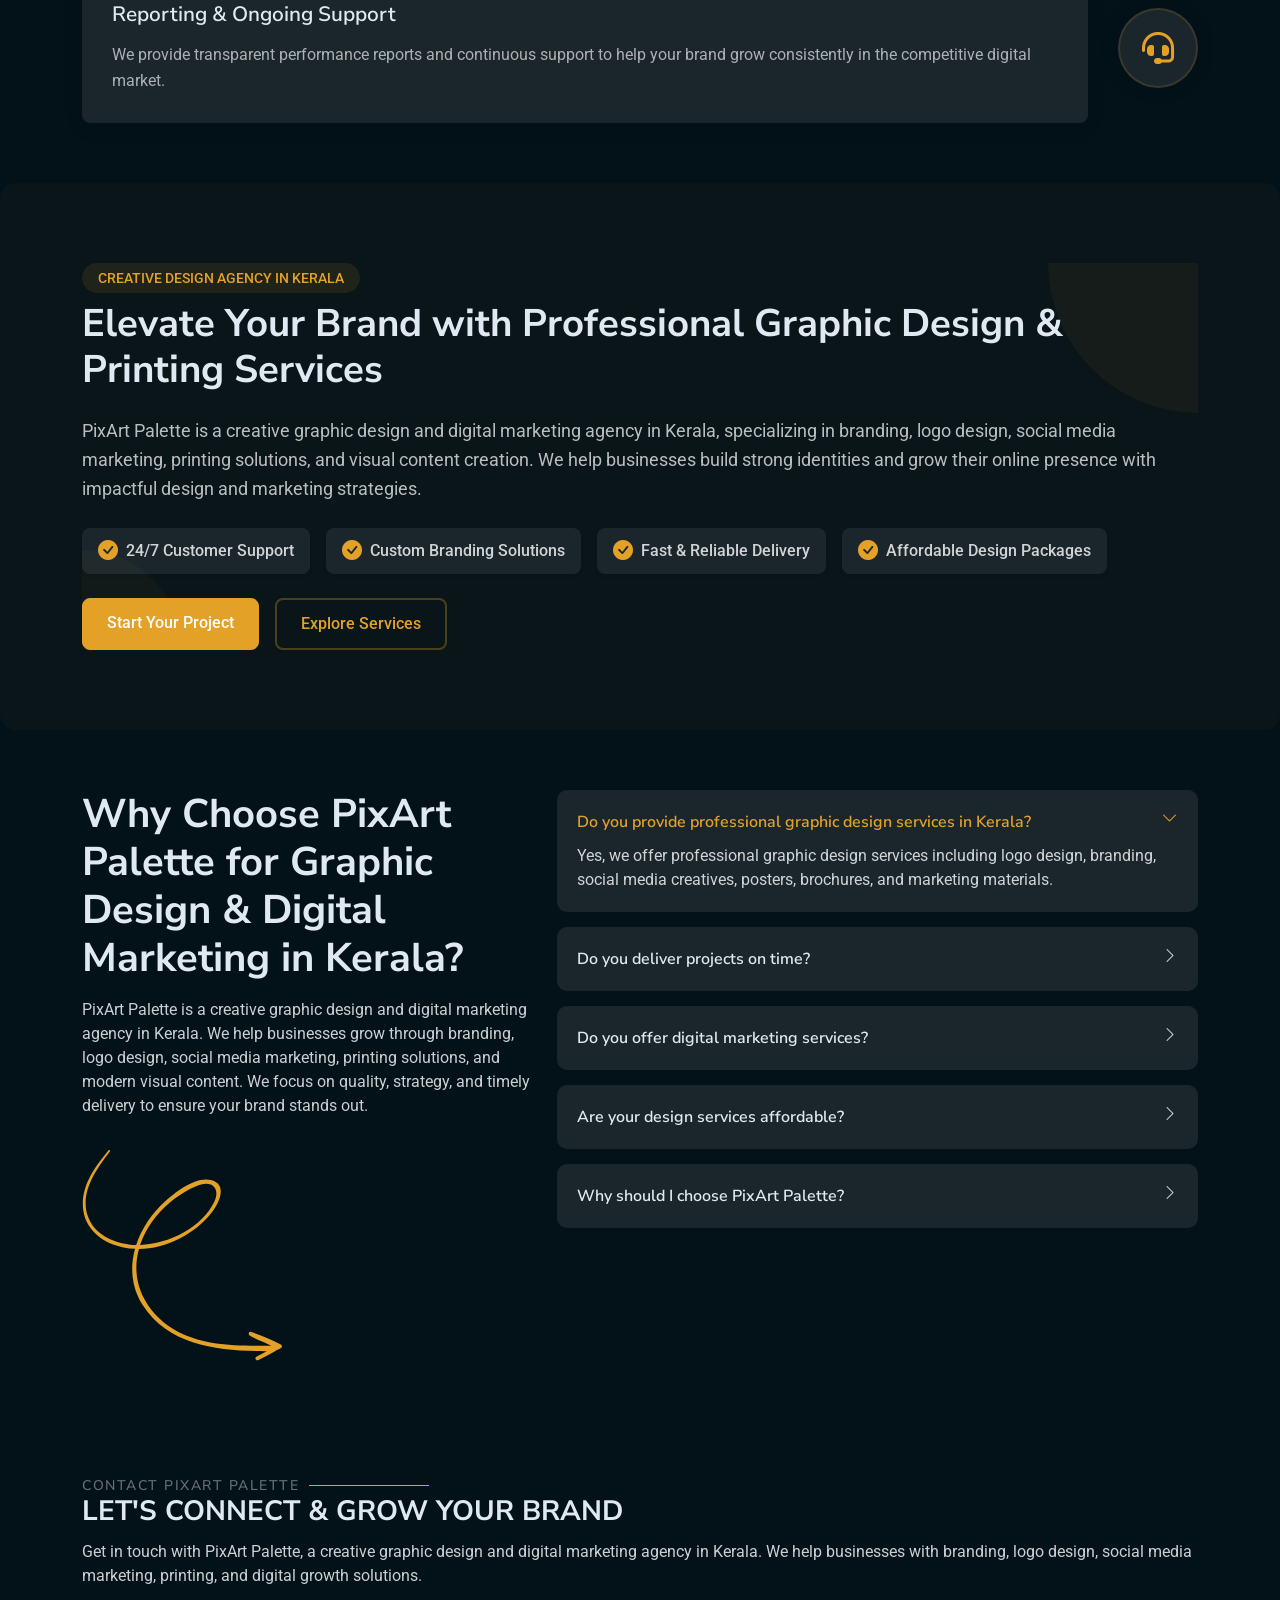
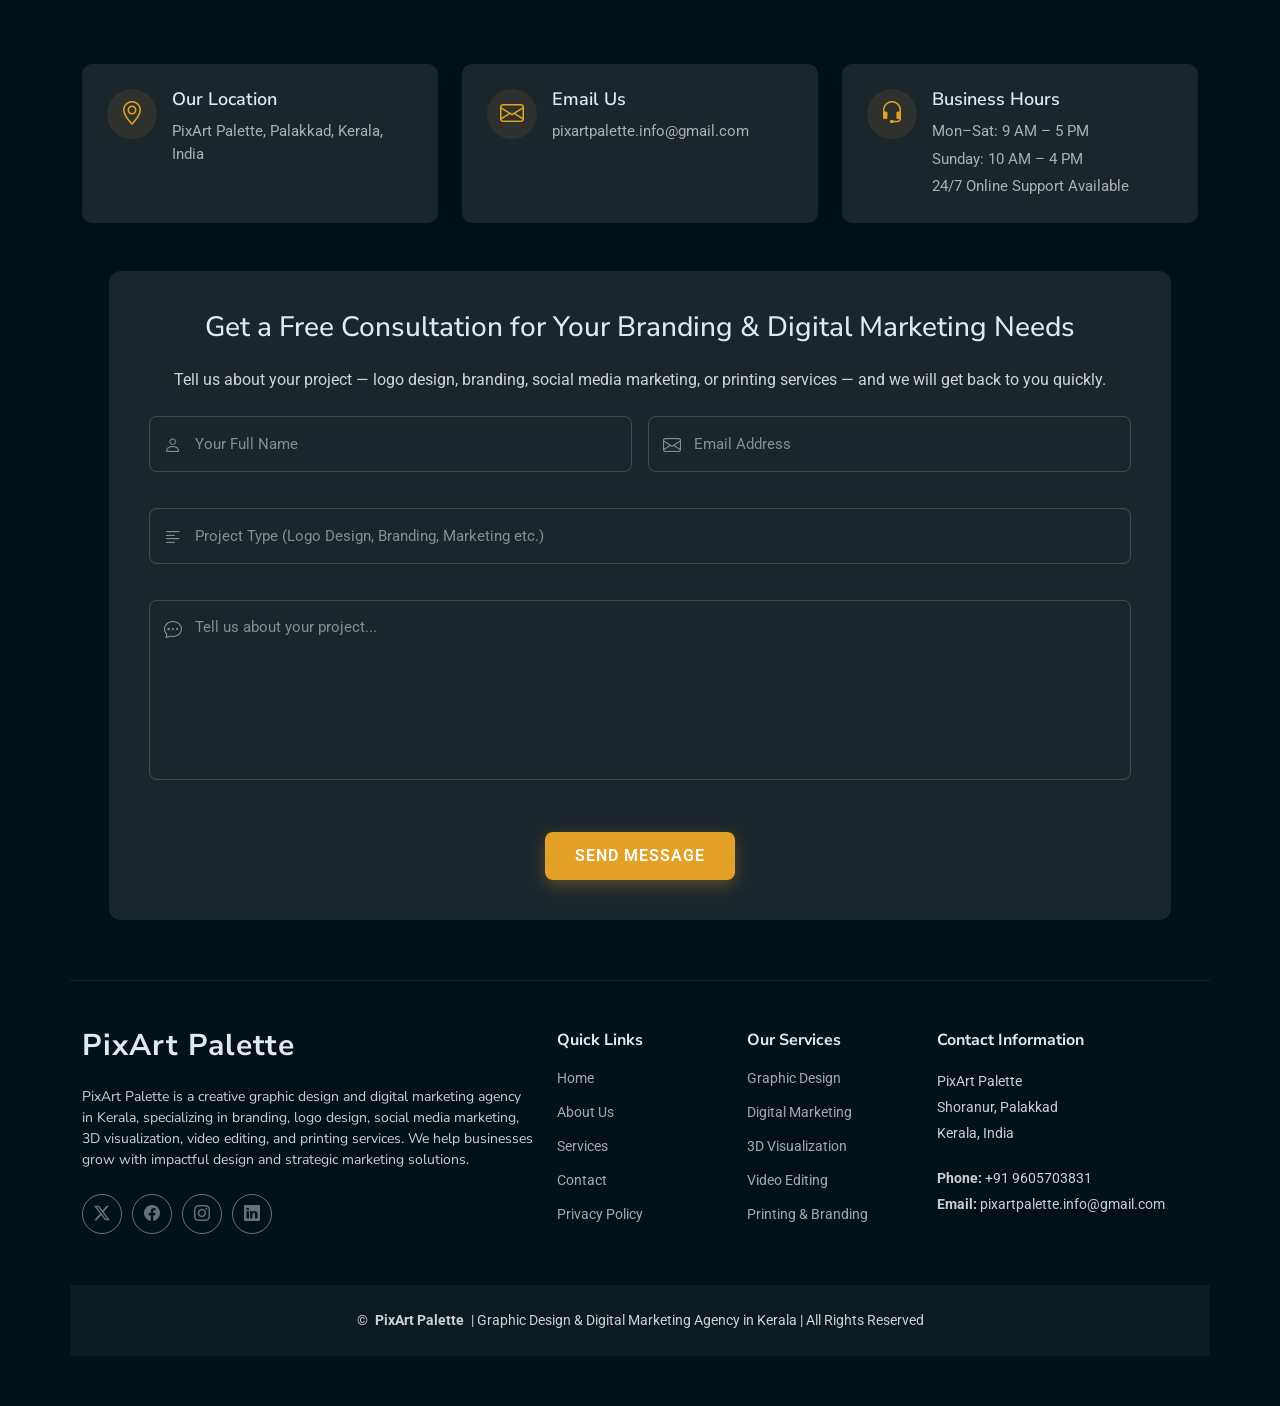
==== commit 2c32f5a8: "Update index.html" ====
--- a/index.html
+++ b/index.html
@@ -277,12 +277,12 @@
           <div class="service-icon">
             <i class="bi bi-palette"></i>
           </div>
-          <a href="graphics-designing.html" class="card-action d-flex align-items-center justify-content-center rounded-circle">
+          <a href="graphic-designing.html" class="card-action d-flex align-items-center justify-content-center rounded-circle">
                 <i class="bi bi-arrow-up-right"></i>
               </a>
 
           <h3>
-            <a href="graphics-designing.html">
+            <a href="graphic-designing.html">
               Graphic <span>Design</span>
             </a>
           </h3>
@@ -304,9 +304,12 @@
           <div class="service-icon">
             <i class="bi bi-gem"></i>
           </div>
+          <a href="3d-art.html" class="card-action d-flex align-items-center justify-content-center rounded-circle">
+                <i class="bi bi-arrow-up-right"></i>
+              </a>
 
           <h3>
-            <a href="#contact">
+            <a href="3d-art.html">
               3D Art & <span>Visualization</span>
             </a>
           </h3>
@@ -328,9 +331,12 @@
           <div class="service-icon">
             <i class="bi bi-camera-reels"></i>
           </div>
+          <a href="video-editing.html" class="card-action d-flex align-items-center justify-content-center rounded-circle">
+                <i class="bi bi-arrow-up-right"></i>
+              </a>
 
           <h3>
-            <a href="#contact">
+            <a href="video-editing.html">
               Video Creation & <span>Editing</span>
             </a>
           </h3>
@@ -352,9 +358,11 @@
           <div class="service-icon">
             <i class="bi bi-megaphone"></i>
           </div>
-
+<a href="digital-marketing.html" class="card-action d-flex align-items-center justify-content-center rounded-circle">
+                <i class="bi bi-arrow-up-right"></i>
+              </a>
           <h3>
-            <a href="#contact">
+            <a href="digital-marketing">
               Digital <span>Marketing</span>
             </a>
           </h3>
@@ -384,18 +392,30 @@
           <div class="service-icon">
             <i class="bi bi-printer"></i>
           </div>
-
+<a href="printing-branding.html" class="card-action d-flex align-items-center justify-content-center rounded-circle">
+                <i class="bi bi-arrow-up-right"></i>
+              </a>
           <h3>
-            <a href="#contact">
+            <a href="printing-branding.html">
               Printing & <span>Branding Materials</span>
             </a>
           </h3>
 
           <p>
-            We provide premium printing and branding solutions for businesses,
-            including business cards, brochures, flyers, posters, company stationery,
-            offset printing, and custom promotional materials.
-          </p>
+                Build a strong offline presence with our premium print solutions. </p>
+                <p>We design and deliver:</p>
+                <ul>
+
+                      <li> Professional Business Cards</li>
+                       <li>Brochures</li>
+                       <li>Flyers</li>
+                       <li>Company Stationery</li>
+                       <li>Custom Print Designs</li>
+                       <li>offset & Digital Printing</li>
+                       <li>Poster Printing</li>
+                     </ul>
+
+<p>We ensure every printed material reflects your brand’s professionalism and quality.</p>
 
         </article>
       </div>
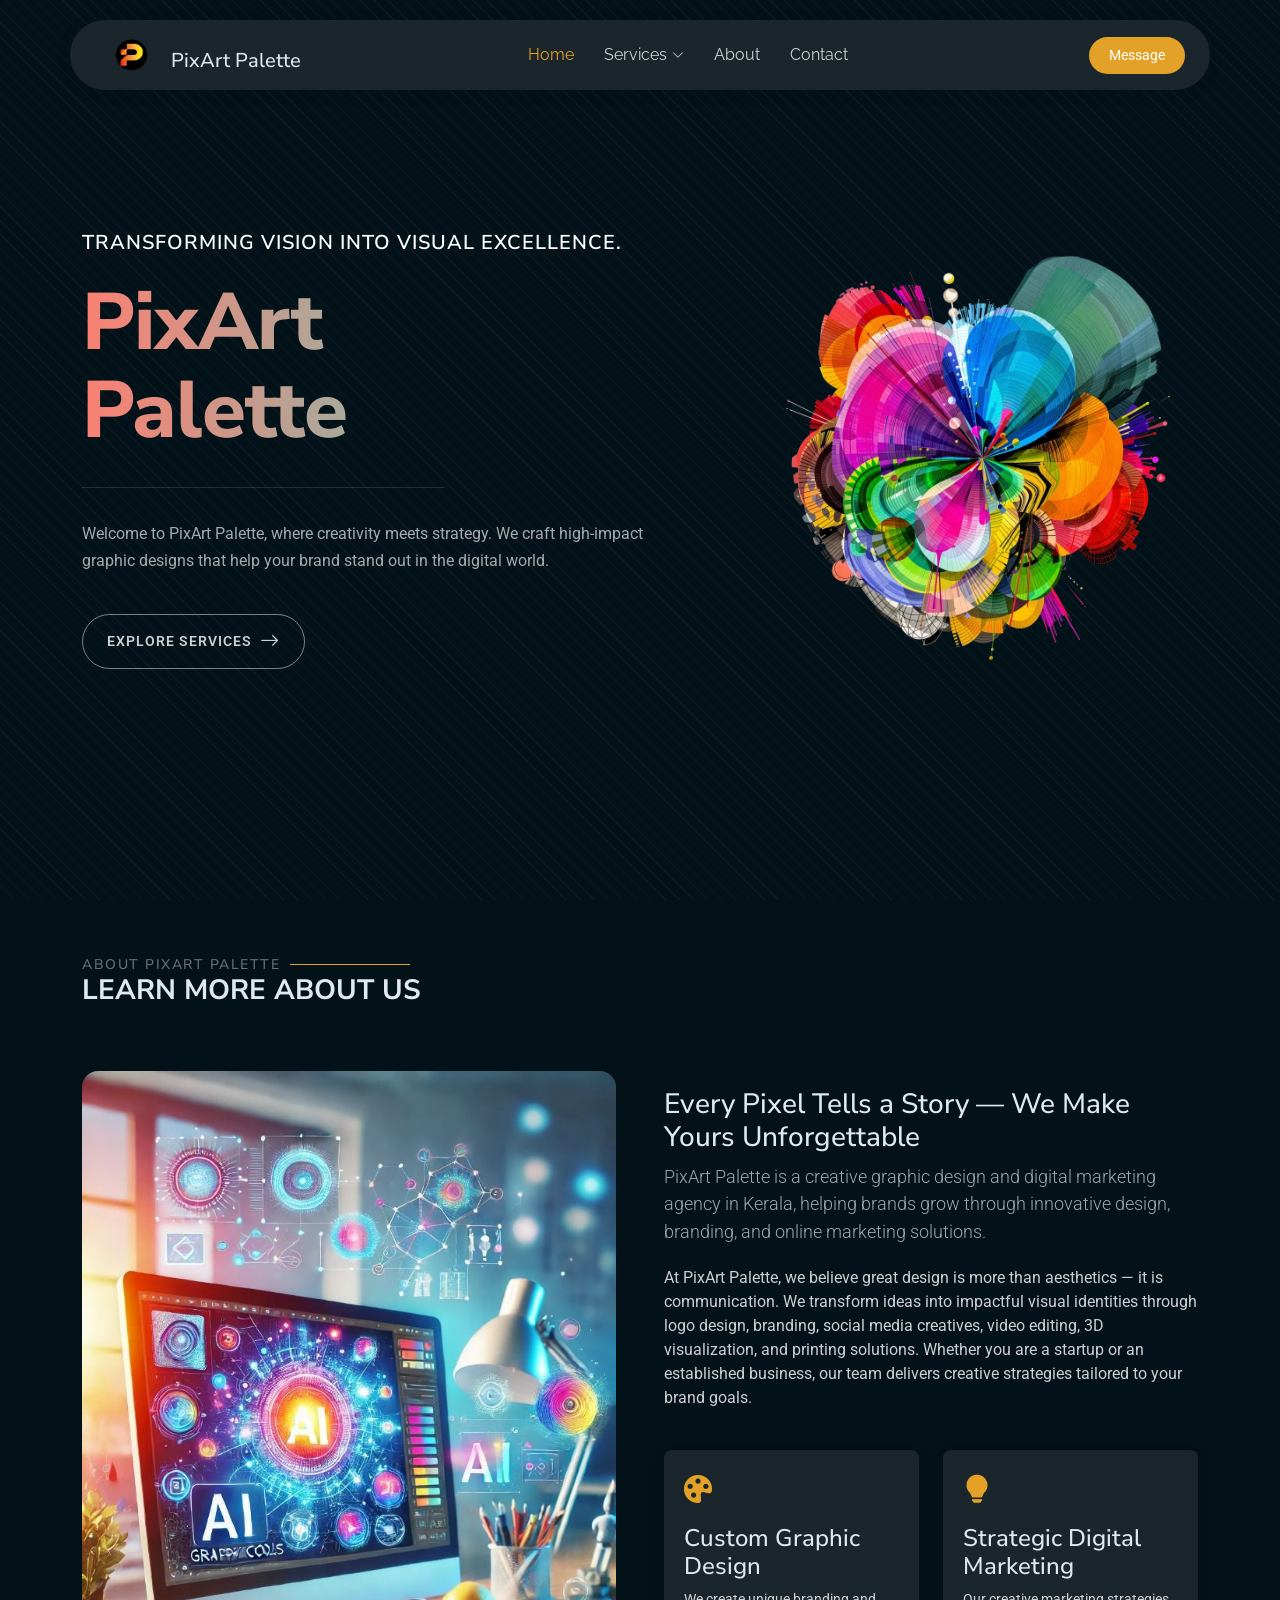
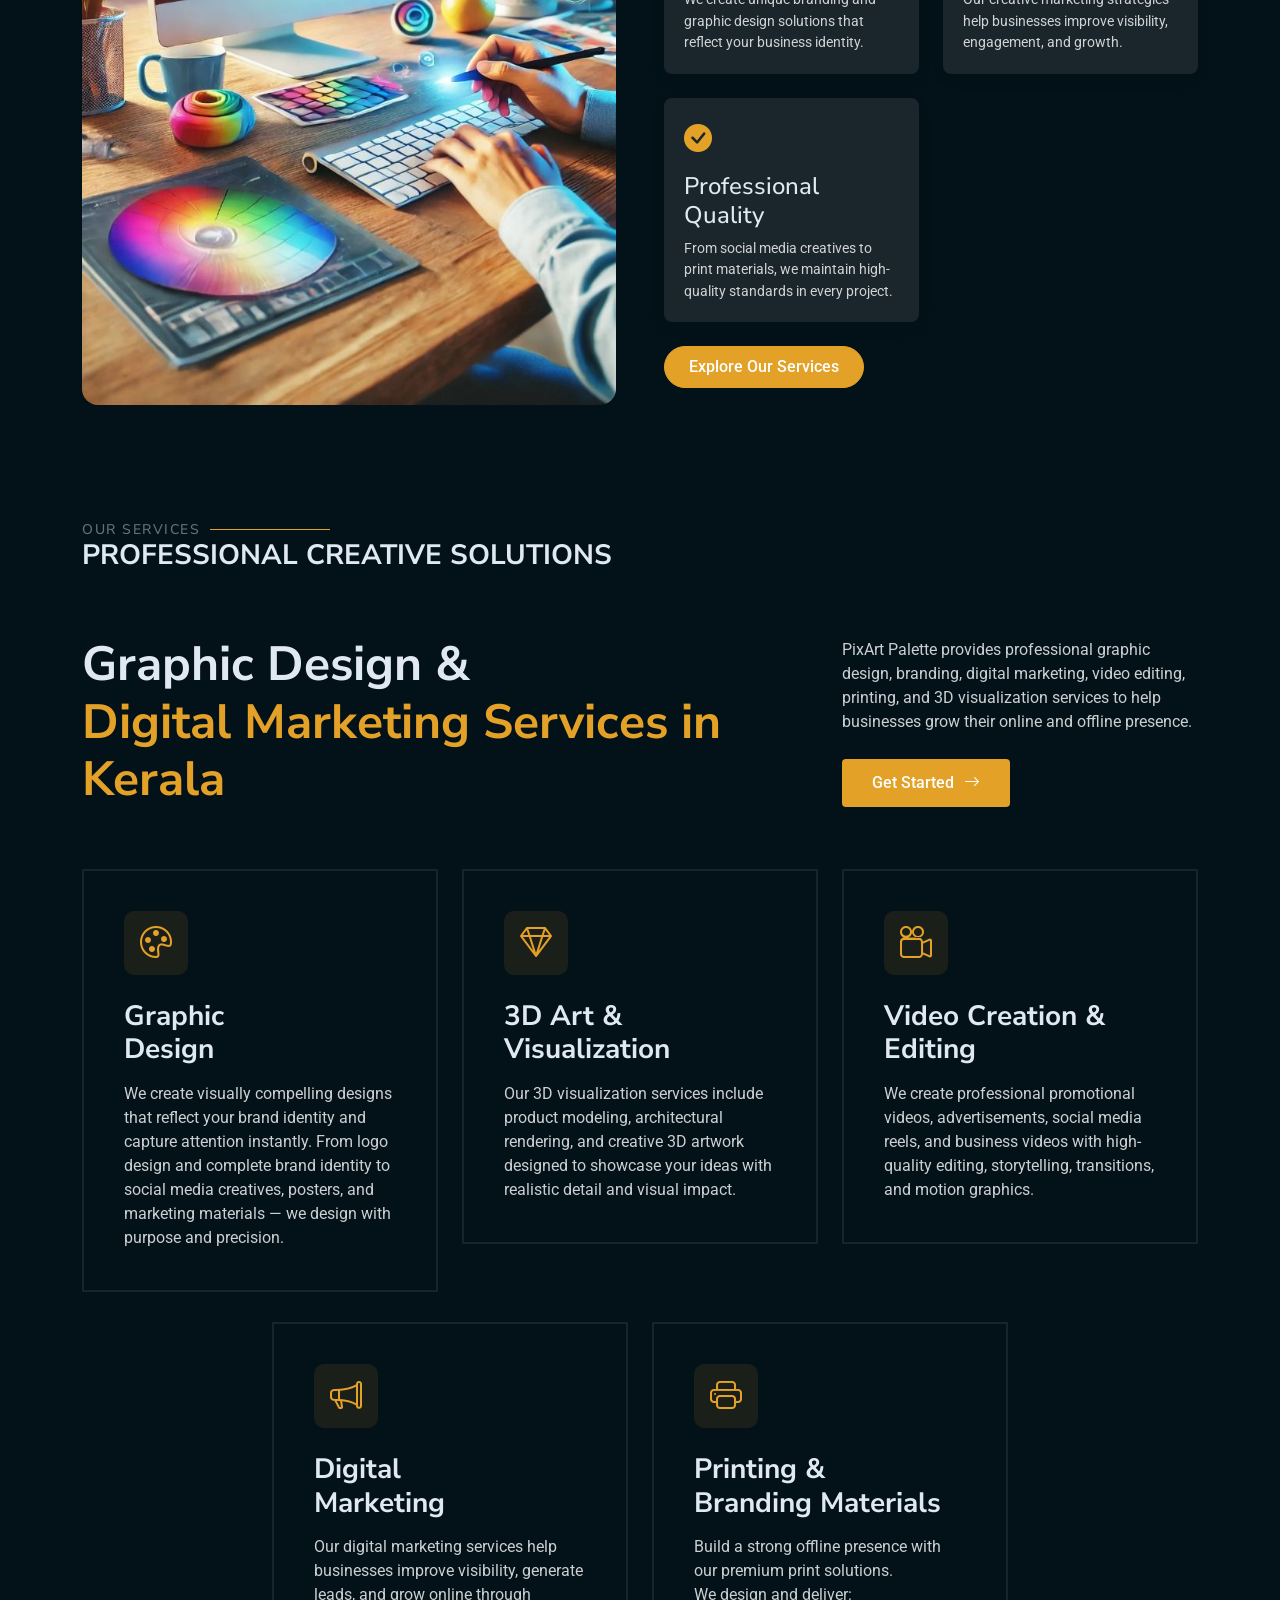
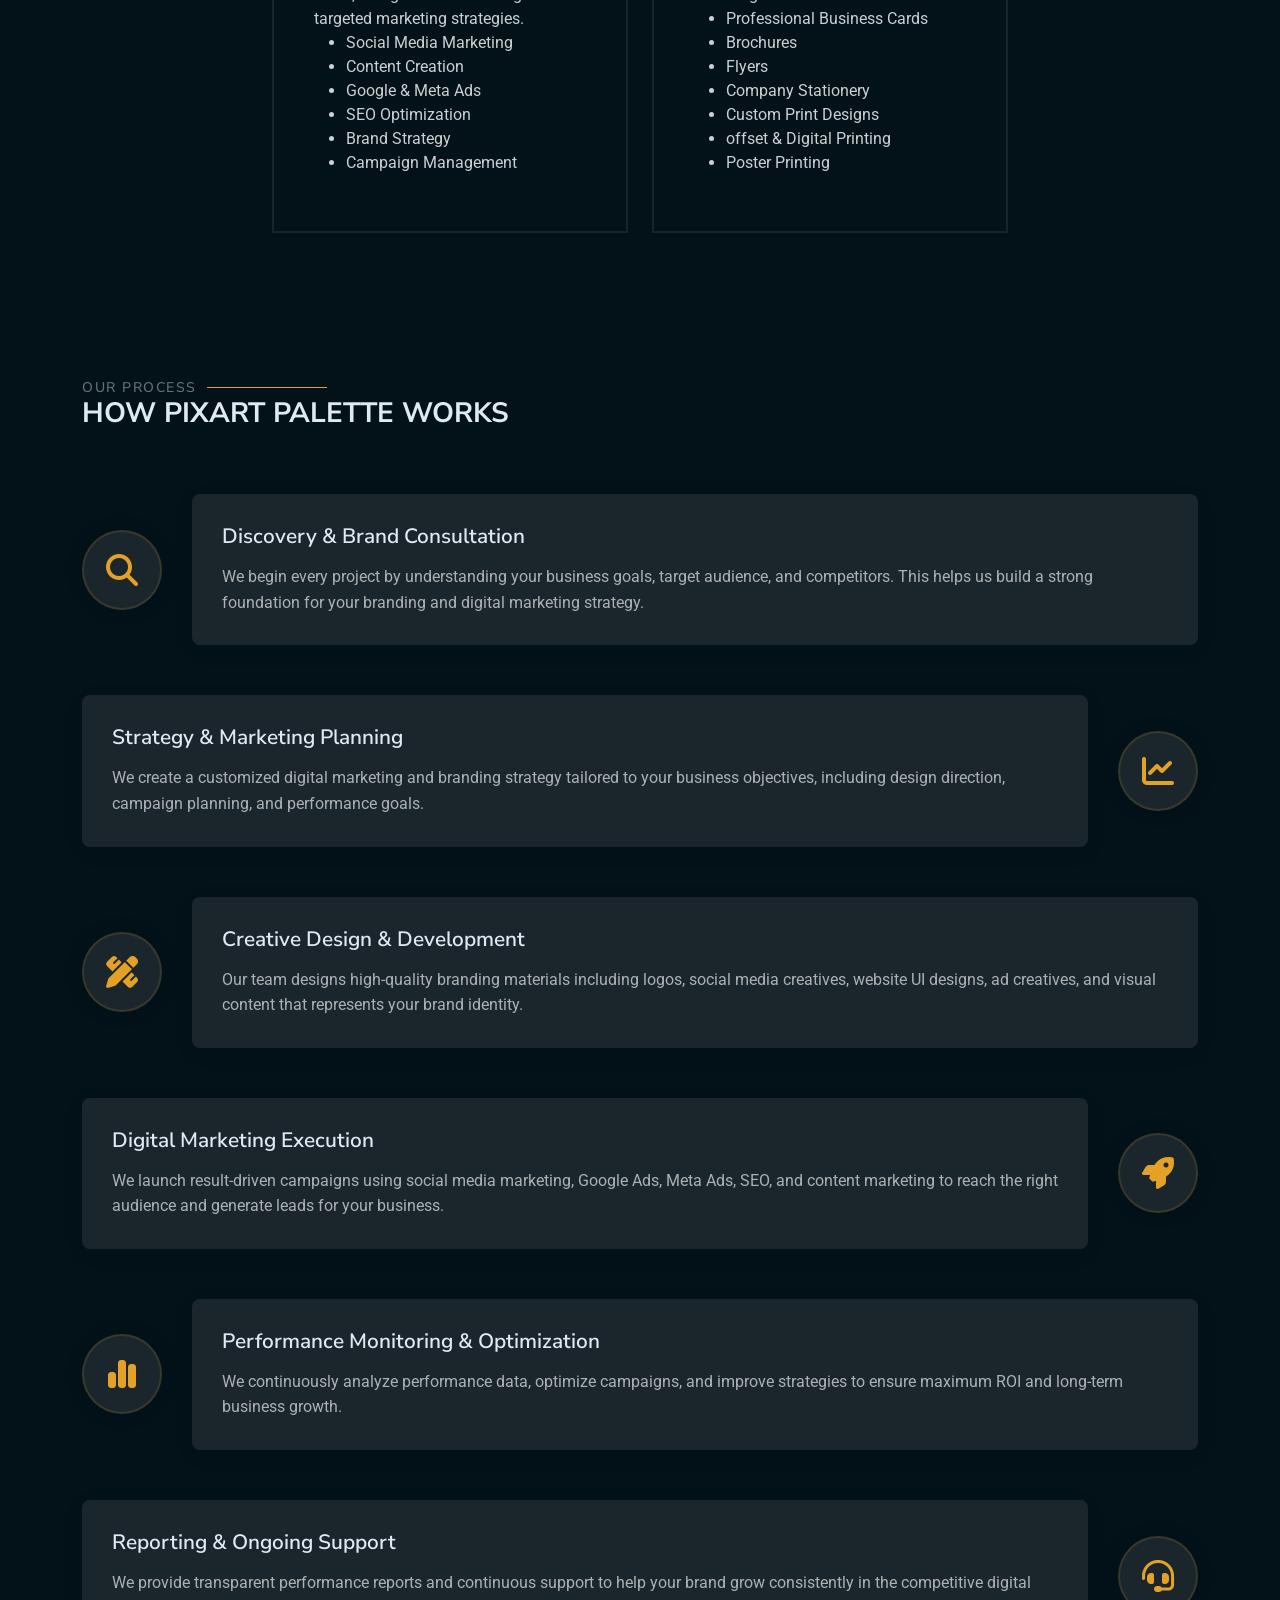
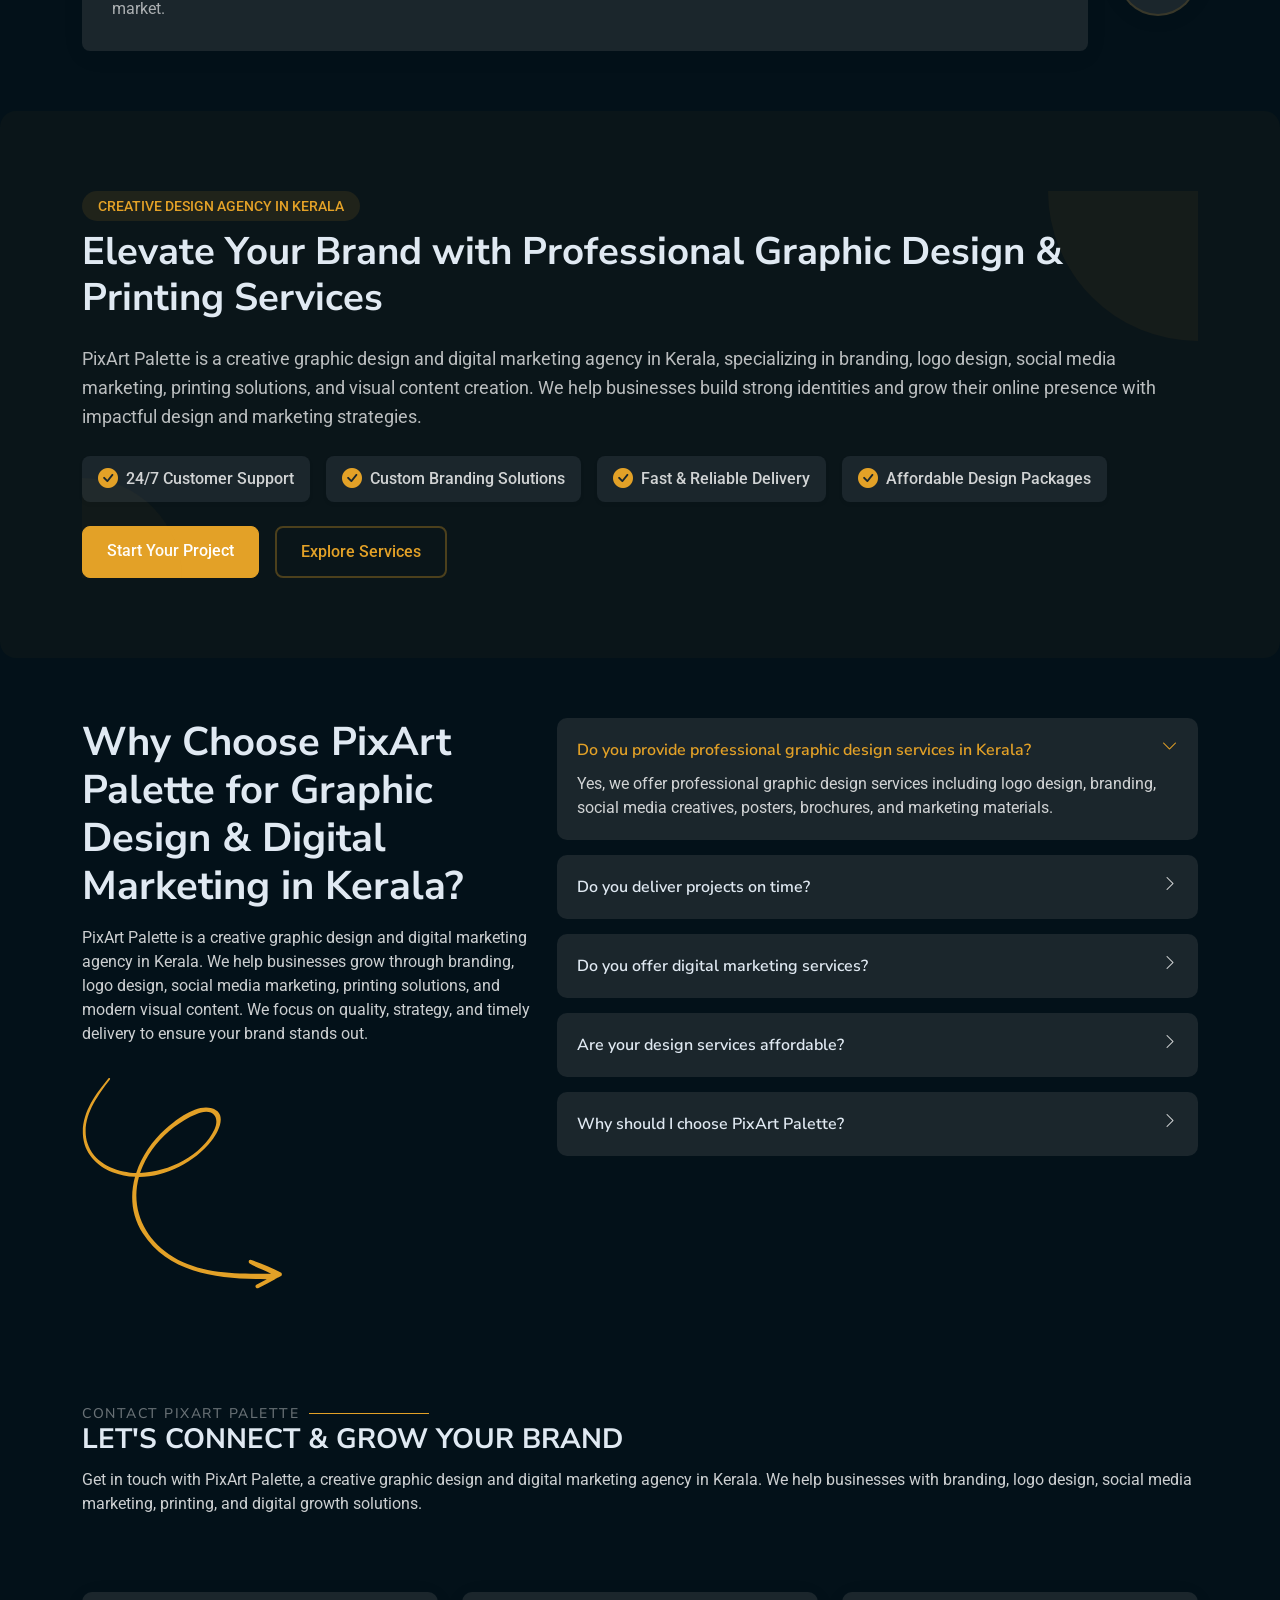
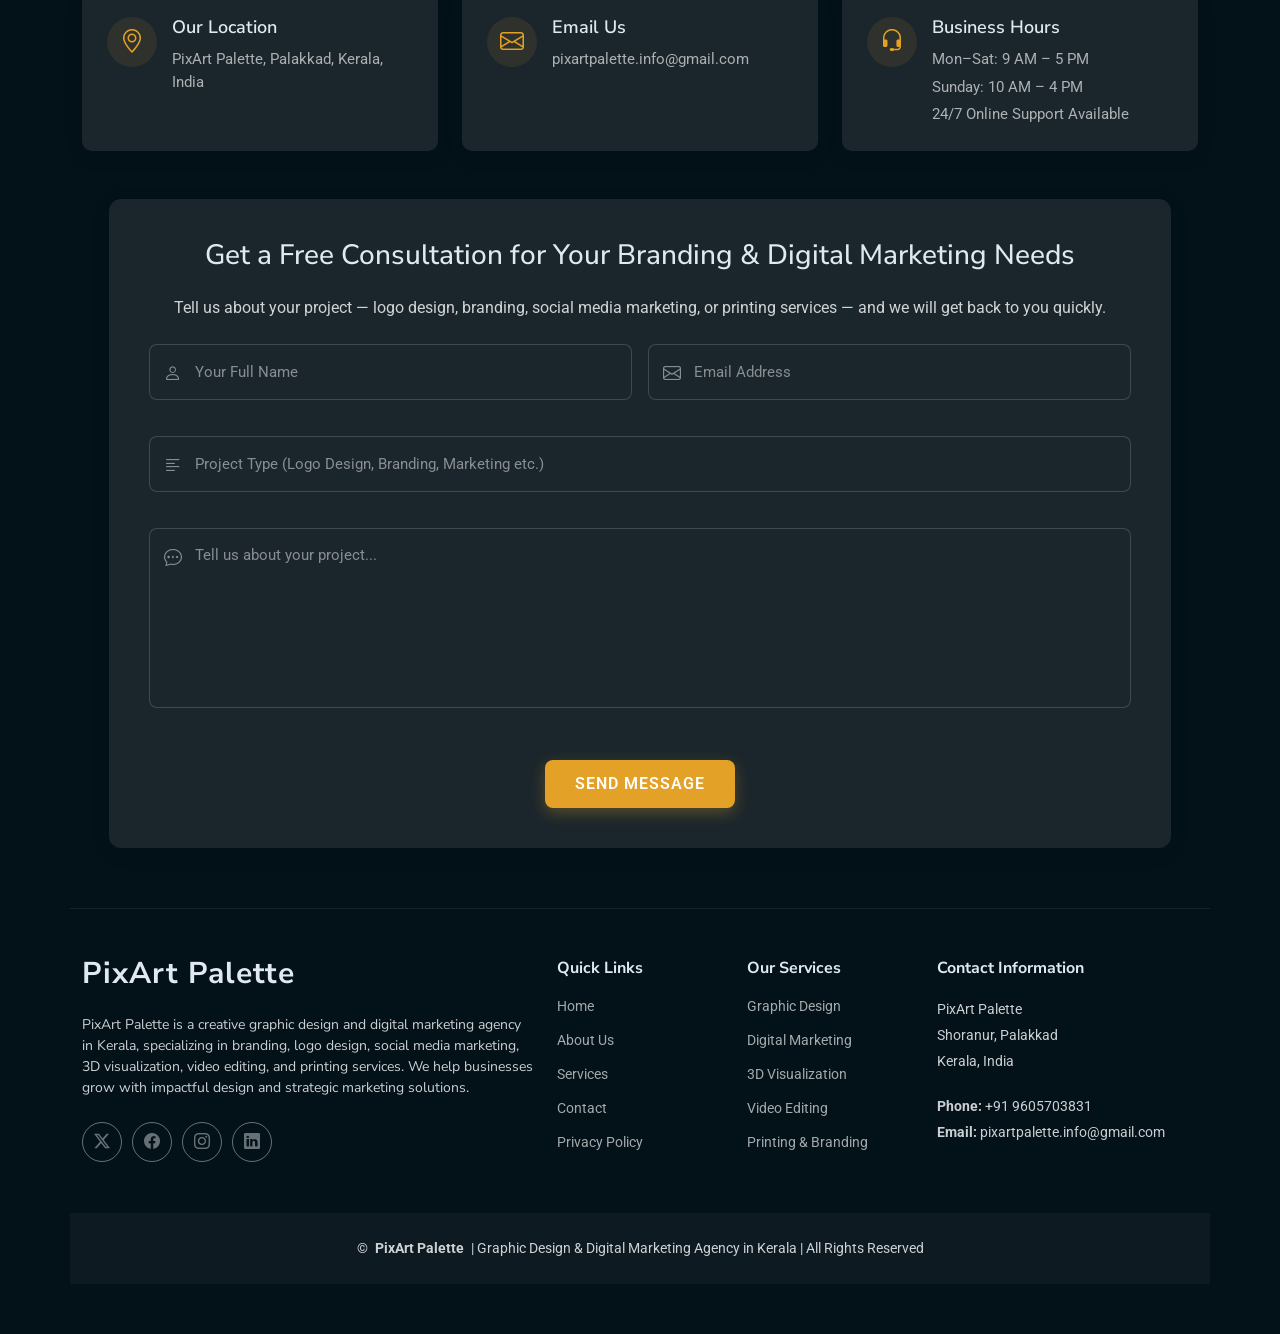
==== commit 3f553f8d: "Update index.html" ====
--- a/index.html
+++ b/index.html
@@ -288,9 +288,7 @@
           </h3>
 
           <p>
-            We create modern and creative graphic designs that build strong brand identities.
-            Our services include logo design, social media creatives, posters,
-            brochures, business cards, and branding materials for businesses in Kerala.
+           We create visually compelling designs that reflect your brand identity and capture attention instantly. From logo design and complete brand identity to social media creatives, posters, and marketing materials — we design with purpose and precision.
           </p>
 
         </article>
@@ -414,8 +412,6 @@
                        <li>offset & Digital Printing</li>
                        <li>Poster Printing</li>
                      </ul>
-
-<p>We ensure every printed material reflects your brand’s professionalism and quality.</p>
 
         </article>
       </div>
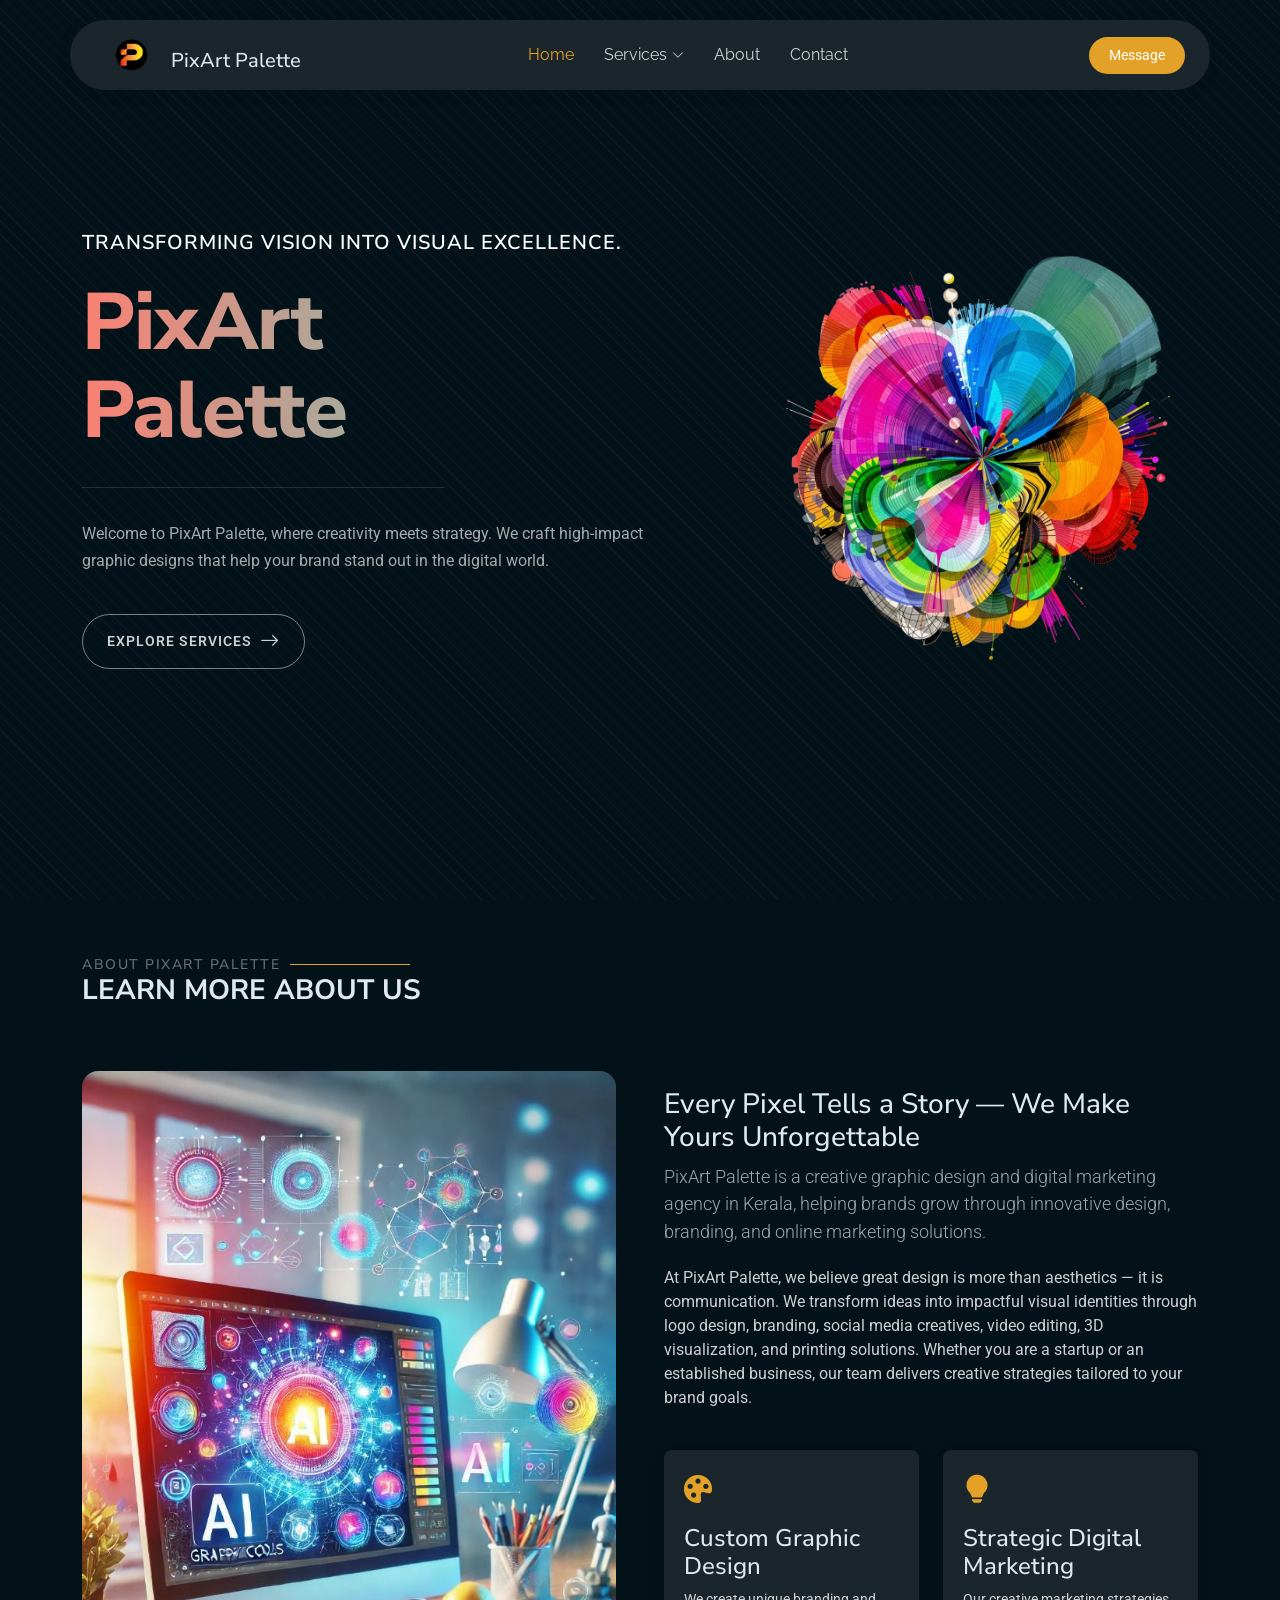
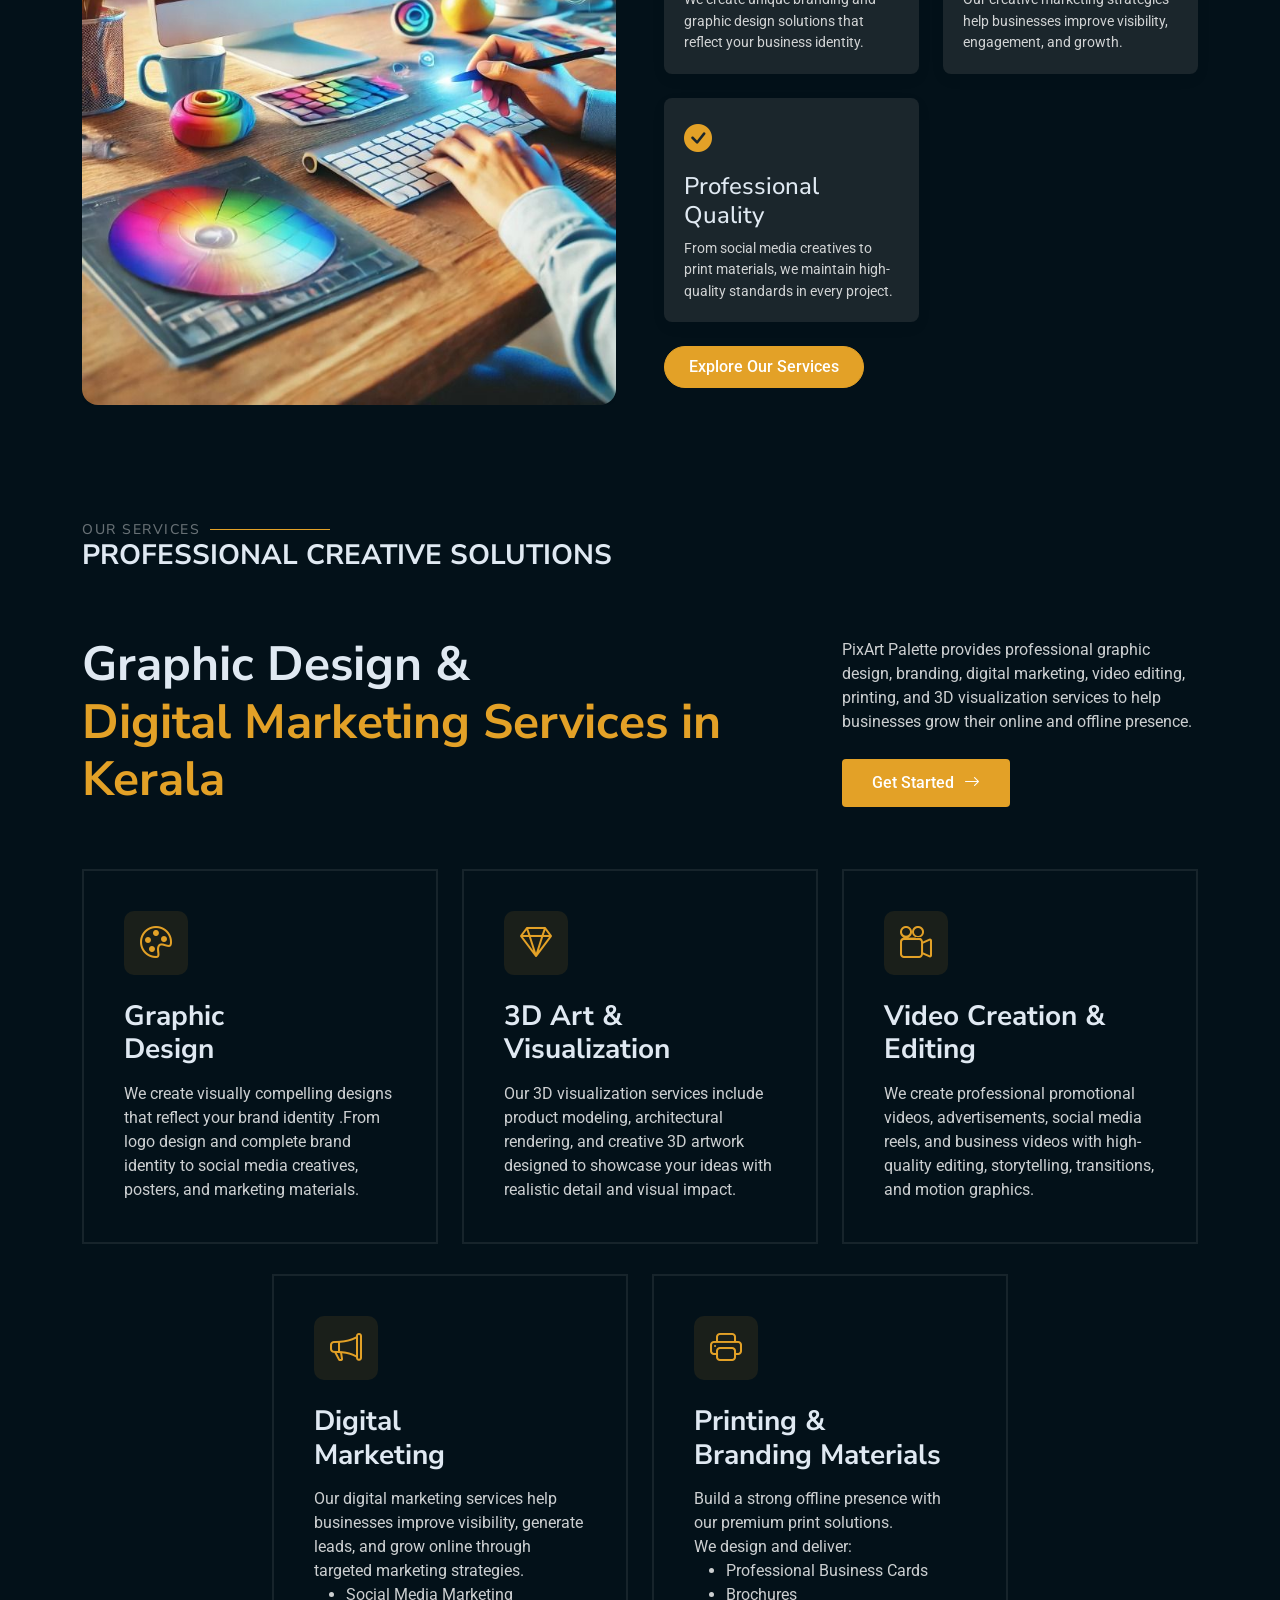
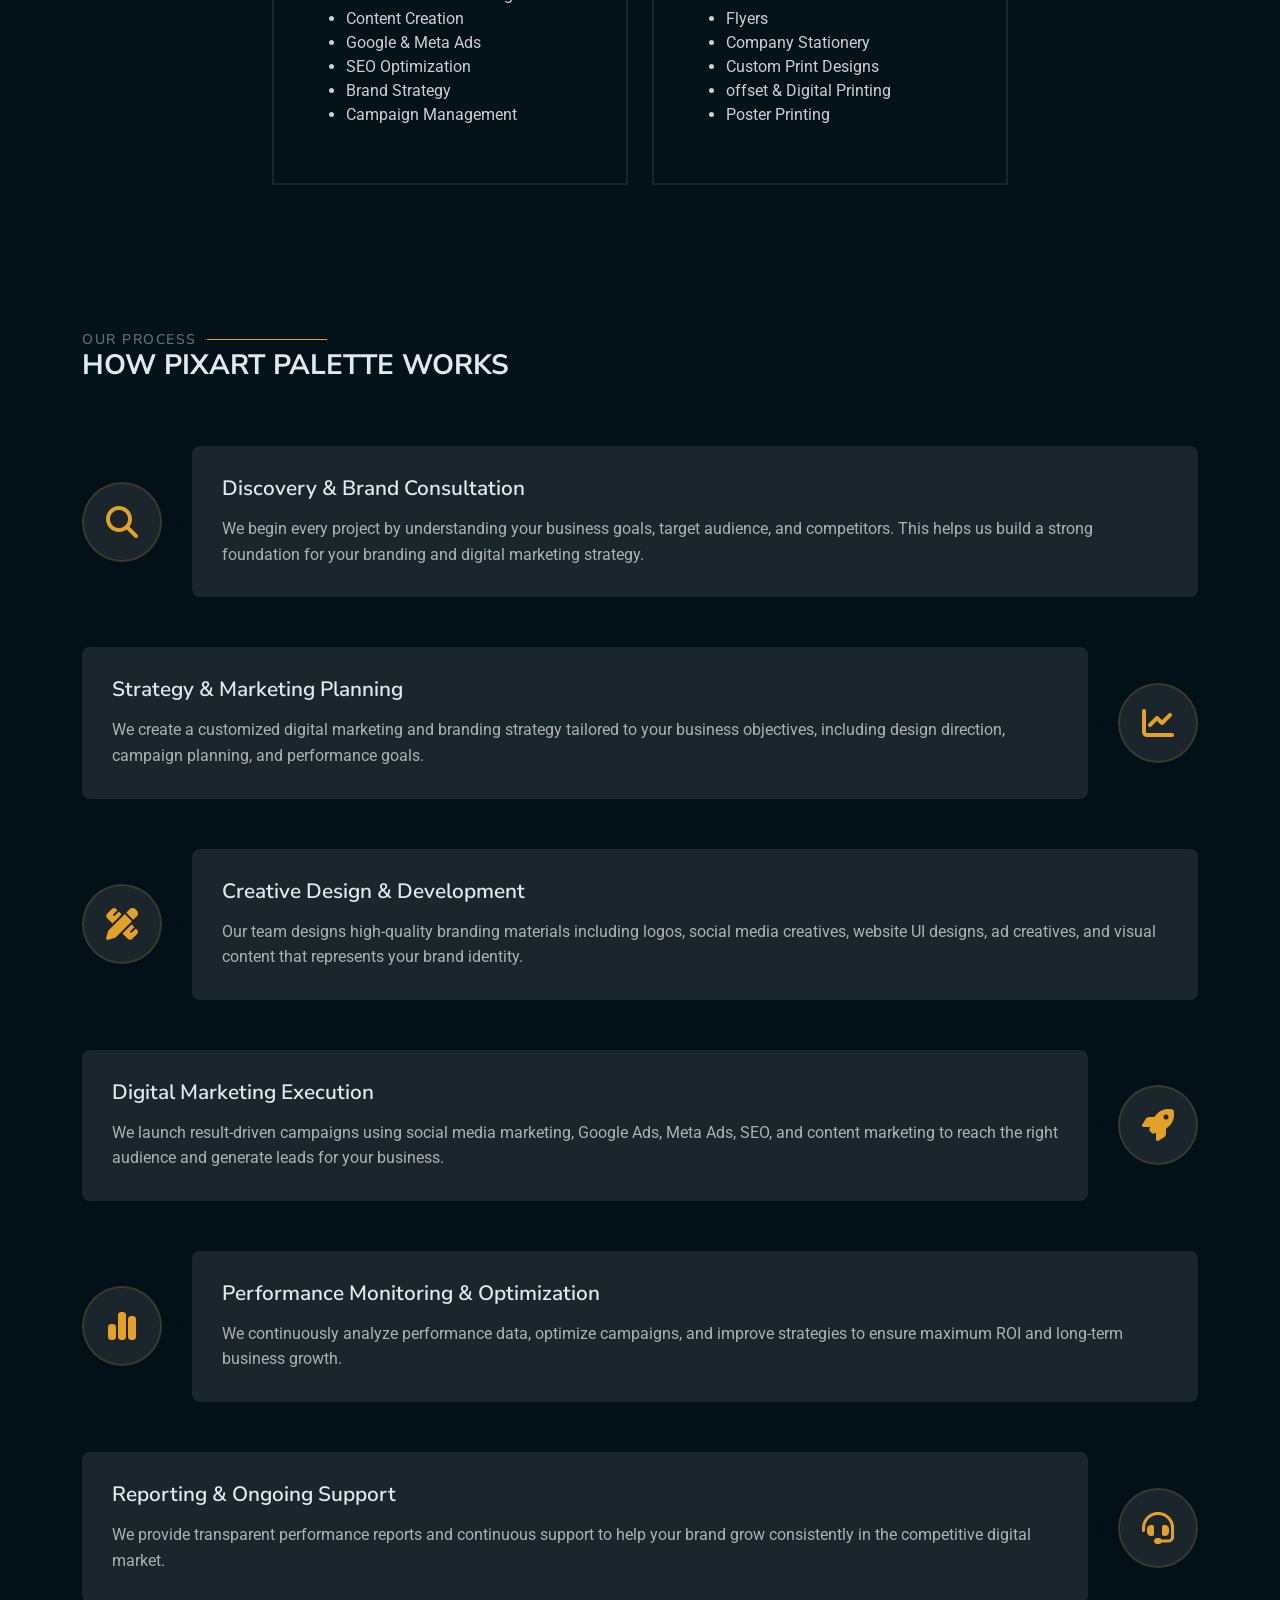
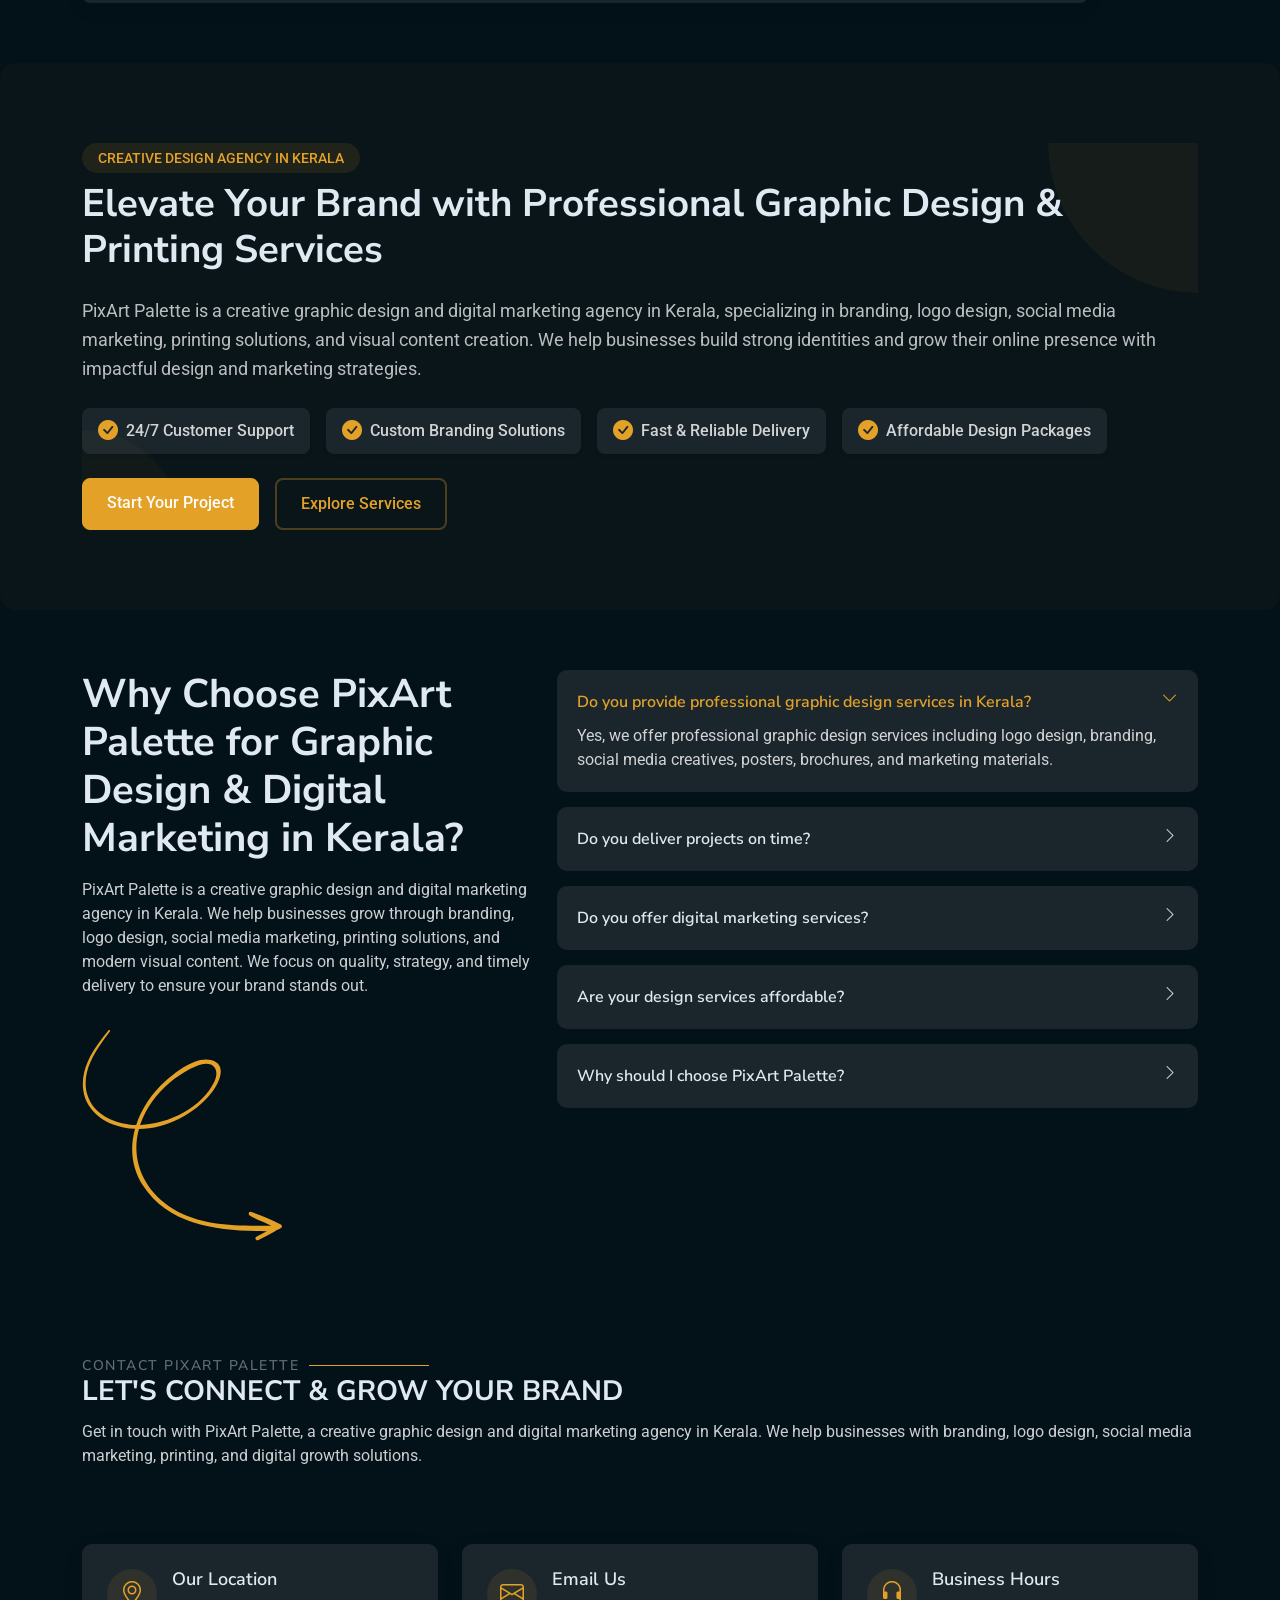
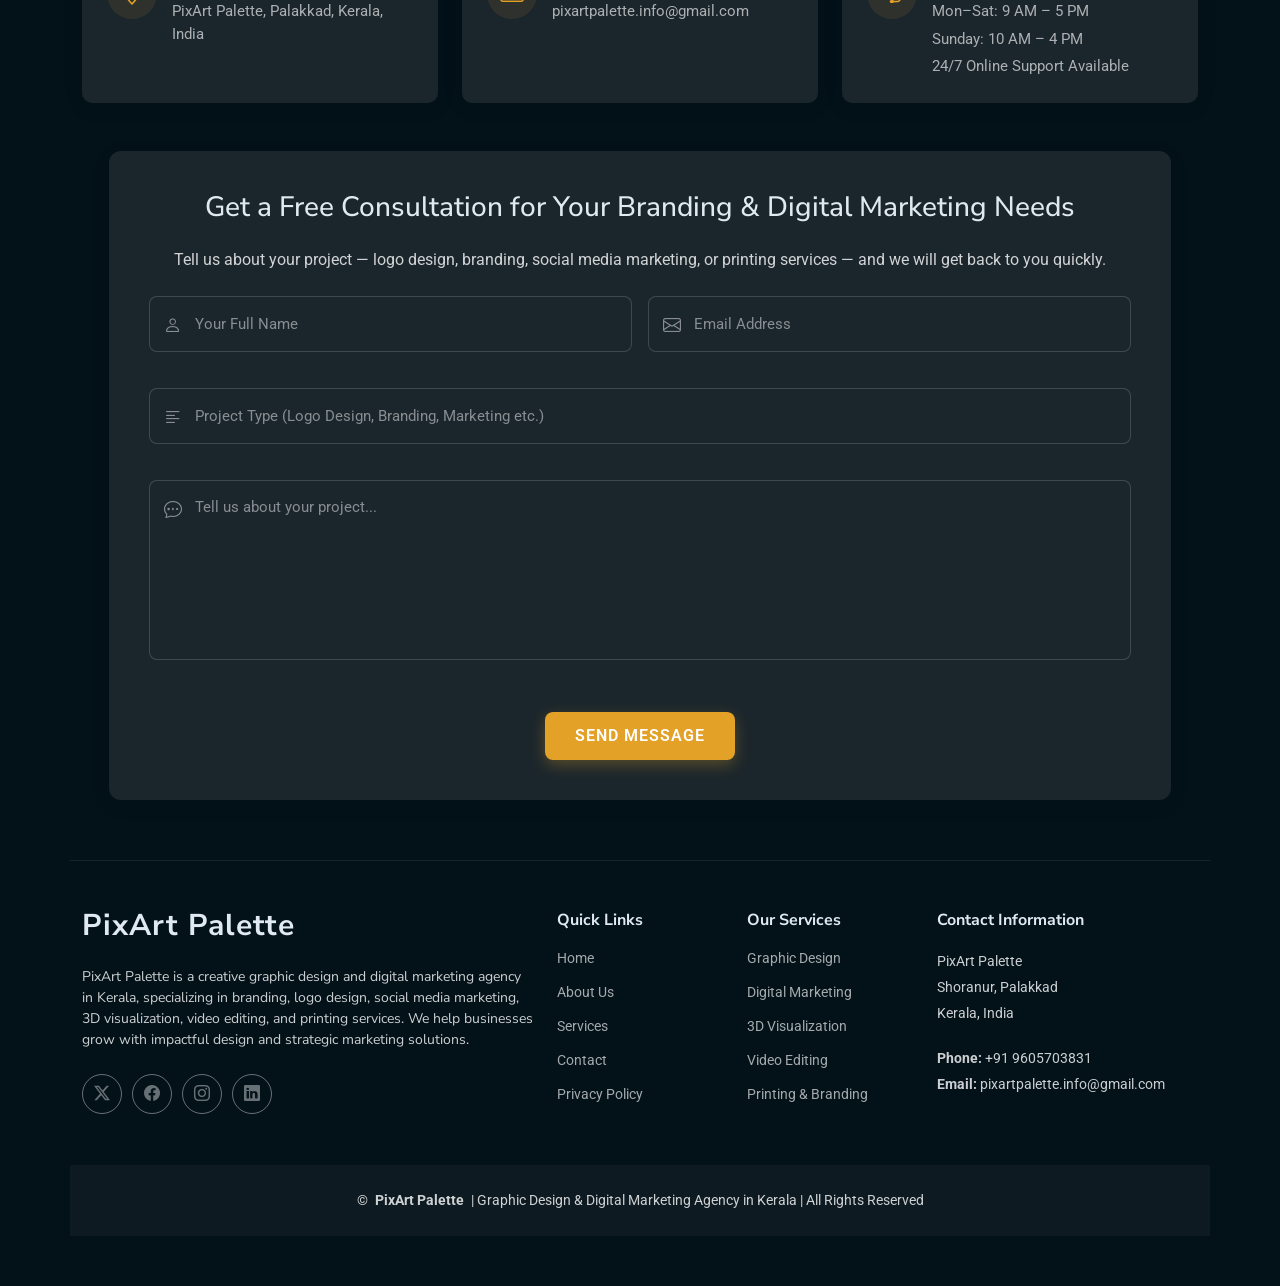
==== commit f1ac2c59: "Update index.html" ====
--- a/index.html
+++ b/index.html
@@ -288,7 +288,7 @@
           </h3>
 
           <p>
-           We create visually compelling designs that reflect your brand identity and capture attention instantly. From logo design and complete brand identity to social media creatives, posters, and marketing materials — we design with purpose and precision.
+           We create visually compelling designs that reflect your brand identity .From logo design and complete brand identity to social media creatives, posters, and marketing materials.
           </p>
 
         </article>
